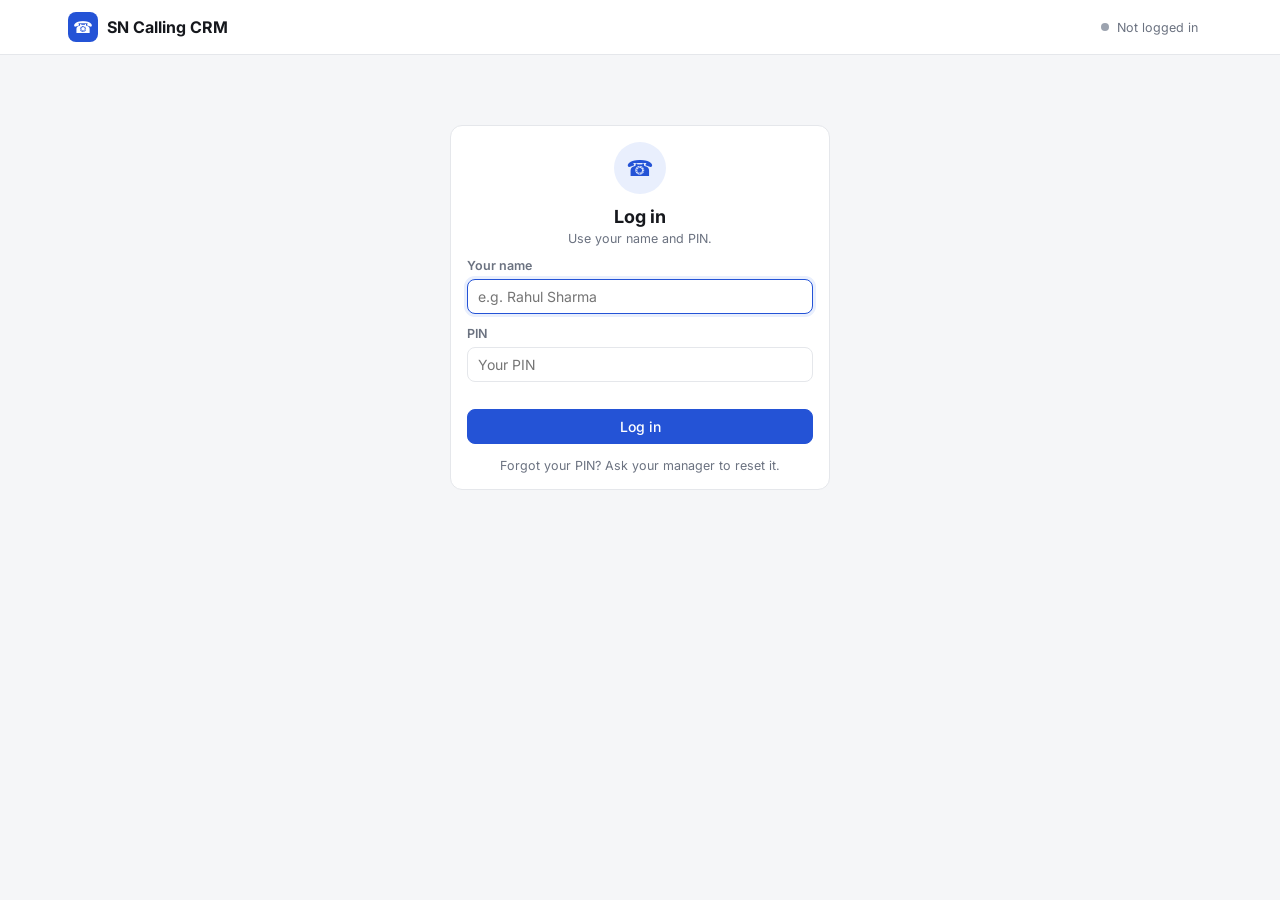
==== index.html @ ca8e51f0 "Rename Employee role to Telecaller Executive Old 'Employee' values in the sheet are treated as Telec" ====
<!DOCTYPE html>
<html lang="en">
<head>
<meta charset="UTF-8">
<meta name="viewport" content="width=device-width, initial-scale=1">
<title>SN Calling CRM</title>
<link href="https://fonts.googleapis.com/css2?family=Inter:wght@400;500;600;700&display=swap" rel="stylesheet">
<style>
:root{--bg:#f5f6f8;--card:#fff;--ink:#16181d;--mute:#6b7280;--line:#e5e7eb;--brand:#2453d6;--brand-soft:#e9effd;
--green:#15803d;--green-soft:#e7f6ec;--red:#b91c1c;--red-soft:#fdecec;--amber:#b45309;--amber-soft:#fdf3e2;--gray-soft:#f1f2f4;--violet:#6d28d9;--violet-soft:#f1ebfd}
*{box-sizing:border-box}
body{margin:0;font-family:Inter,system-ui,sans-serif;background:var(--bg);color:var(--ink);font-size:14px}
button,input,select,textarea{font:inherit;color:inherit}
header{background:var(--card);border-bottom:1px solid var(--line);position:sticky;top:0;z-index:5}
.hwrap{max-width:1180px;margin:0 auto;padding:12px 18px;display:flex;align-items:center;gap:14px;flex-wrap:wrap}
.logo{display:flex;align-items:center;gap:9px;font-weight:700;font-size:16px}
.logo i{width:30px;height:30px;border-radius:8px;background:var(--brand);display:grid;place-items:center;color:#fff;font-style:normal}
.spacer{flex:1}
.role{display:flex;align-items:center;gap:8px;color:var(--mute);font-size:13px}
select,input,textarea{border:1px solid var(--line);border-radius:8px;padding:8px 10px;background:#fff;outline:none}
select:focus,input:focus,textarea:focus{border-color:var(--brand);box-shadow:0 0 0 3px var(--brand-soft)}
main{max-width:1180px;margin:0 auto;padding:18px}
.tabs{display:flex;gap:4px;margin-bottom:16px;border-bottom:1px solid var(--line);overflow-x:auto}
.tab{padding:10px 14px;border:0;background:none;cursor:pointer;color:var(--mute);font-weight:500;border-bottom:2px solid transparent;white-space:nowrap}
.tab.on{color:var(--brand);border-color:var(--brand)}
.btn{border:1px solid var(--line);background:#fff;border-radius:8px;padding:8px 13px;cursor:pointer;font-weight:500;display:inline-flex;align-items:center;gap:6px;white-space:nowrap}
.btn:hover{background:var(--gray-soft)}
.btn.pri{background:var(--brand);border-color:var(--brand);color:#fff}
.btn.pri:hover{filter:brightness(1.08)}
.btn.call{background:var(--green);border-color:var(--green);color:#fff;text-decoration:none}
.btn.sm{padding:5px 10px;font-size:13px}
.btn:disabled{opacity:.45;cursor:not-allowed}
.card{background:var(--card);border:1px solid var(--line);border-radius:12px}
.pad{padding:16px}
.stats{display:grid;grid-template-columns:repeat(auto-fit,minmax(150px,1fr));gap:12px;margin-bottom:16px}
.stat{padding:14px 16px}
.stat b{display:block;font-size:24px;margin-top:4px;font-variant-numeric:tabular-nums}
.stat span{color:var(--mute);font-size:12.5px}
h3{margin:0 0 12px;font-size:15px}
.row{display:flex;gap:10px;align-items:center;flex-wrap:wrap}
table{width:100%;border-collapse:collapse}
th{text-align:left;font-weight:600;color:var(--mute);font-size:12px;text-transform:uppercase;letter-spacing:.03em;padding:10px 12px;border-bottom:1px solid var(--line);background:#fafafb}
td{padding:10px 12px;border-bottom:1px solid var(--line);vertical-align:top}
tr:last-child td{border-bottom:0}
.tw{overflow-x:auto}
.pill{display:inline-block;padding:3px 9px;border-radius:999px;font-size:12px;font-weight:600;white-space:nowrap}
.s-new{background:var(--gray-soft);color:#4b5563}
.s-int{background:var(--green-soft);color:var(--green)}
.s-ni{background:var(--red-soft);color:var(--red)}
.s-cb{background:var(--amber-soft);color:var(--amber)}
.s-na{background:var(--violet-soft);color:var(--violet)}
.s-wn{background:#eceff3;color:#374151}
.s-conv{background:var(--brand-soft);color:var(--brand)}
.mute{color:var(--mute)}
.small{font-size:12.5px}
.grid2{display:grid;grid-template-columns:1fr 1fr;gap:16px}
@media(max-width:820px){.grid2{grid-template-columns:1fr}}
.bar{height:8px;background:var(--gray-soft);border-radius:99px;overflow:hidden}
.bar i{display:block;height:100%;background:var(--brand)}
.lead{padding:14px 16px;display:flex;gap:14px;align-items:center;border-bottom:1px solid var(--line)}
.lead:last-child{border-bottom:0}
.av{width:40px;height:40px;border-radius:50%;background:var(--brand-soft);color:var(--brand);display:grid;place-items:center;font-weight:700;flex:none}
.lead .info{flex:1;min-width:0}
.lead .nm{font-weight:600}
.lead .last{color:var(--mute);font-size:12.5px;margin-top:3px;white-space:nowrap;overflow:hidden;text-overflow:ellipsis}
.chips{display:flex;gap:6px;flex-wrap:wrap;margin-bottom:12px}
.chip{border:1px solid var(--line);background:#fff;border-radius:999px;padding:6px 12px;cursor:pointer;font-size:13px}
.userchip{display:flex;align-items:center;gap:8px;font-size:13px}.userchip .av{width:30px;height:30px;font-size:12px}
.chip.on{background:var(--ink);color:#fff;border-color:var(--ink)}
.empty{padding:36px;text-align:center;color:var(--mute)}
.modal-bg{position:fixed;inset:0;background:rgba(17,24,39,.45);display:none;align-items:flex-end;justify-content:center;z-index:20}
.modal-bg.show{display:flex}
@media(min-width:640px){.modal-bg{align-items:center}}
.modal{background:#fff;width:100%;max-width:520px;border-radius:16px 16px 0 0;max-height:92vh;overflow:auto}
@media(min-width:640px){.modal{border-radius:16px}}
.mh{padding:16px 18px;border-bottom:1px solid var(--line);display:flex;align-items:center;gap:12px}
.mb{padding:16px 18px}
.mf{padding:12px 18px;border-top:1px solid var(--line);display:flex;justify-content:flex-end;gap:8px}
.x{margin-left:auto;border:0;background:none;font-size:22px;cursor:pointer;color:var(--mute)}
label.f{display:block;font-size:12.5px;font-weight:600;color:var(--mute);margin:12px 0 6px}
.outs{display:grid;grid-template-columns:1fr 1fr;gap:8px}
.out{border:1.5px solid var(--line);border-radius:10px;padding:10px;cursor:pointer;font-weight:500;text-align:left;background:#fff}
.out.on{border-color:var(--brand);background:var(--brand-soft)}
textarea{width:100%;min-height:80px;resize:vertical}
.hist{margin-top:16px;border-top:1px dashed var(--line);padding-top:12px}
.hi{padding:8px 0;font-size:13px;border-bottom:1px solid var(--gray-soft)}
.hi:last-child{border-bottom:0}
.toast{position:fixed;bottom:20px;left:50%;transform:translateX(-50%) translateY(80px);background:var(--ink);color:#fff;padding:10px 16px;border-radius:10px;transition:.25s;z-index:30;font-weight:500}
.toast.show{transform:translateX(-50%) translateY(0)}
.due{background:var(--amber-soft);border-color:#f3dcb5}
.num{font-variant-numeric:tabular-nums}
input[type=checkbox]{width:16px;height:16px;accent-color:var(--brand)}
.sync{display:flex;align-items:center;gap:8px;font-size:12.5px;color:var(--mute)}
.dot{width:8px;height:8px;border-radius:50%;background:#9ca3af;display:inline-block}
.dot.live{background:#16a34a;box-shadow:0 0 0 3px #dcfce7}.dot.demo{background:#d97706;box-shadow:0 0 0 3px #fef3c7}.dot.busy{background:var(--brand);animation:p 1s infinite}
@keyframes p{50%{opacity:.3}}
.banner{max-width:1180px;margin:12px auto 0;padding:0 18px}
.banner>div{background:var(--amber-soft);border:1px solid #f3dcb5;color:#7c4a03;border-radius:10px;padding:10px 14px;display:flex;gap:10px;align-items:center;flex-wrap:wrap}
a.btn{text-decoration:none;color:inherit}a.btn.call{color:#fff}
@media(max-width:560px){.lead{flex-wrap:wrap}.lead .acts{width:100%}.lead .acts>*{flex:1;justify-content:center}}
a.lnk{color:var(--brand);text-decoration:none;font-weight:500}
</style>
</head>
<body>
<header><div class="hwrap">
  <div class="logo"><i>☎</i>SN Calling CRM</div>
  <div class="spacer"></div>
  <div class="sync"><span class="dot" id="dot"></span><span id="syncTxt">Connecting…</span></div>
  <button class="btn sm" id="cfgBtn" style="display:none">⚙ Settings</button>
  <button class="btn sm" id="refresh" title="Reload from Google Sheet">⟳ Refresh</button>
  <a class="btn sm" id="openSheet" style="display:none" href="#" target="_blank" rel="noopener">Open sheet ↗</a>
  <div class="role" id="whoBox">Viewing as <select id="who"></select></div>
  <div id="userBox" class="row" style="gap:6px"></div>
</div></header>
<div class="banner" id="banner"></div>
<main id="app"></main>

<div class="modal-bg" id="mbg"><div class="modal" id="modal"></div></div>
<div class="toast" id="toast"></div>

<script>
/* ================= CONFIG ================= */
const SHEET_ID="1Aw73vwzpFFdyT08j8BZ4klGE7uamFJwpew7kBCSHLrU";
const SHEET_URL_DEFAULT="https://docs.google.com/spreadsheets/d/"+SHEET_ID+"/edit";
const SRV="Google Sheets";
// Apps Script Web app URL for this team's sheet. Logins are checked by the Apps Script; no secrets live in this file.
const BUILTIN_API="https://script.google.com/macros/s/AKfycbz9UyLJzPbROL9kSAAmw0R5uG1qQorrEOr24IMOioQVXcIuIBjir9L90cCasmMoGxGn/exec";
const ROLES=["Admin","Manager","Team Lead","Telecaller Executive"];
const OUTCOMES={
  int:{label:"Interested",cls:"s-int"},
  cb:{label:"Call back later",cls:"s-cb"},
  ni:{label:"Not interested",cls:"s-ni"},
  na:{label:"No answer / Busy",cls:"s-na"},
  wn:{label:"Wrong / Switched off",cls:"s-wn"},
  conv:{label:"Converted",cls:"s-conv"},
};
const STATUS={new:{label:"New",cls:"s-new"},...OUTCOMES};
const CODE_BY_LABEL=Object.fromEntries(Object.entries(STATUS).map(([k,v])=>[v.label.toLowerCase(),k]));
const statusCode=l=>CODE_BY_LABEL[String(l||"").trim().toLowerCase()]||"new";

/* ================= HELPERS ================= */
const $=s=>document.querySelector(s);
const esc=s=>String(s??"").replace(/[&<>"']/g,c=>({"&":"&amp;","<":"&lt;",">":"&gt;",'"':"&quot;","'":"&#39;"}[c]));
const pad=n=>String(n).padStart(2,"0");
const toSheetTime=t=>{if(!t)return"";const d=new Date(t);return `${d.getFullYear()}-${pad(d.getMonth()+1)}-${pad(d.getDate())} ${pad(d.getHours())}:${pad(d.getMinutes())}`};
function parseT(v){if(v===""||v==null)return null;const m=String(v).match(/^(\d{4})-(\d{1,2})-(\d{1,2})[ T](\d{1,2}):(\d{2})/);
  if(m)return new Date(+m[1],m[2]-1,+m[3],+m[4],+m[5]).getTime();const t=Date.parse(v);return isNaN(t)?null:t}
const fmt=t=>{if(!t)return"—";const d=new Date(t);return d.toLocaleDateString("en-IN",{day:"2-digit",month:"short"})+", "+d.toLocaleTimeString("en-IN",{hour:"2-digit",minute:"2-digit"})};
const today=t=>t&&new Date(t).toDateString()===new Date().toDateString();
const initials=n=>String(n||"?").split(" ").map(w=>w[0]).slice(0,2).join("").toUpperCase();
function telHref(p){let d=String(p).replace(/[^\d+]/g,"");if(/^\d{10}$/.test(d))d="+91"+d;return "tel:"+d}
function normPhone(p){const raw=String(p).trim();let d=raw.replace(/\D/g,"");
  if(d.length===12&&d.startsWith("91"))d=d.slice(2);if(d.length===11&&d.startsWith("0"))d=d.slice(1);
  if(d.length===10)return d.slice(0,5)+" "+d.slice(5);return raw.startsWith("+")?"'"+raw:raw}
const pill=s=>`<span class="pill ${STATUS[s].cls}">${STATUS[s].label}</span>`;
const toast=m=>{const t=$("#toast");t.textContent=m;t.classList.add("show");clearTimeout(t._t);t._t=setTimeout(()=>t.classList.remove("show"),2800)};
const rank=r=>{const i=ROLES.indexOf(r);return i<0?99:i};

/* ================= STATE ================= */
let S={employees:[],allEmps:[],leads:[]};
let MODE="loading", BUSY=false, lastSync=null, demoReason="";
let ME=null, SHEET_URL="";              // ME is set only for personal logins (website). null = full access (claude.ai / demo)
let view={who:"admin",tab:"dash",filter:"all",q:"",sel:new Set(),assignFilter:"all",logEmp:"all",logOut:"all"};
const emp=id=>S.allEmps.find(e=>e.id===id);
const empName=id=>id==="ADMIN_LOG"?"Admin":(emp(id)?.name||id||"—");
const isLead=()=>!ME||rank(ME.role)<=rank("Team Lead");
const isMgr=()=>!ME||rank(ME.role)<=rank("Manager");
const canManageRole=r=>!ME||ME.role==="Admin"||rank(r)>rank(ME.role);

/* ================= BUILD FROM SHEET ROWS ================= */
function build(eRows,lRows,cRows){
  const allEmps=eRows.map((r,i)=>({id:String(r[0]||"").trim(),name:String(r[1]||"").trim(),phone:String(r[2]??""),
    active:String(r[3]||"Yes").trim().toLowerCase()!=="no",role:ROLES.find(x=>x.toLowerCase()===String(r[4]||"").trim().toLowerCase())||"Telecaller Executive",
    pinSet:!!(String(r[5]||"").trim()||String(r[6]||"").trim()),row:i+2})).filter(e=>e.id&&e.name);
  const findEmp=v=>{v=String(v||"").trim();if(!v)return null;const lv=v.toLowerCase();const e=allEmps.find(e=>e.id.toLowerCase()===lv||e.name.toLowerCase()===lv);return e?e.id:v};
  const leads=lRows.map((r,i)=>({id:String(r[0]||"").trim(),name:String(r[1]||""),phone:String(r[2]??""),city:String(r[3]||""),assignedTo:findEmp(r[4]),
    status:statusCode(r[5]),followUp:parseT(r[6]),lastRemark:String(r[7]||""),lastAt:parseT(r[8]),row:i+2,logs:[]})).filter(l=>l.id||l.name);
  const byId=Object.fromEntries(leads.map(l=>[l.id,l]));
  cRows.forEach(r=>{const l=byId[String(r[2]||"").trim()];if(!l)return;
    l.logs.push({id:r[0],at:parseT(r[1]),by:findEmp(r[5])||"ADMIN_LOG",outcome:statusCode(r[7])==="new"?"na":statusCode(r[7]),remark:String(r[8]||""),followUp:parseT(r[9])})});
  leads.forEach(l=>l.logs.sort((a,b)=>(b.at||0)-(a.at||0)));
  return {allEmps,employees:allEmps.filter(e=>e.active),leads};
}

/* ================= BACKEND 1: claude.ai Google Sheets connector ================= */
let mcp=null;
async function call(tool,input){
  const r=await mcp.callTool(SRV,tool,{spreadsheetId:SHEET_ID,...input},{cache:false});
  let p=r.payload;if(typeof p==="string"){try{p=JSON.parse(p)}catch(e){}}
  if(p&&p.content&&p.values===undefined&&typeof p.content==="object"&&!Array.isArray(p.content))p=p.content;
  return p||{};
}
const rows=p=>Array.isArray(p.values)?p.values:[];
const Live={
  async load(){
    const [e,l,c]=await Promise.all([call("get_values",{range:"Employees!A2:G"}),call("get_values",{range:"Leads!A2:J"}),call("get_values",{range:"CallLogs!A2:J"})]);
    S=build(rows(e),rows(l),rows(c));lastSync=Date.now();SHEET_URL=SHEET_URL_DEFAULT;
  },
  async logCall(leadId,out,remark,fu,by){
    await this.load();const l=S.leads.find(x=>x.id===leadId);if(!l)throw new Error("Lead not found in sheet – it may have been deleted");
    const now=toSheetTime(Date.now()),label=OUTCOMES[out].label,fuS=toSheetTime(fu);
    await call("append_values",{range:"CallLogs!A1",values:[["C"+Date.now().toString(36).toUpperCase(),now,l.id,l.name,l.phone,by,empName(by),label,remark,fuS]]});
    await call("update_values",{range:`Leads!F${l.row}:I${l.row}`,values:[[label,fuS,remark,now]]});
  },
  async assign(ids,to){
    const p=await call("get_values",{range:"Leads!A2:E"});const R=rows(p);if(!R.length)return;
    const set=new Set(ids);await call("update_values",{range:`Leads!E2:E${R.length+1}`,values:R.map(r=>[set.has(String(r[0]||"").trim())?(to||""):(r[4]??"")])});
  },
  async addLeads(list){
    await this.load();let max=S.leads.reduce((m,l)=>Math.max(m,parseInt(String(l.id).replace(/\D/g,""))||0),1000);const now=toSheetTime(Date.now());
    await call("append_values",{range:"Leads!A1",values:list.map(x=>["L"+(++max),x.name,normPhone(x.phone),x.city||"",x.assignedTo||"","New","","","",now])});
  },
  async addEmp(o){
    await this.load();const max=S.allEmps.reduce((m,e)=>Math.max(m,parseInt(e.id.replace(/\D/g,""))||0),0);
    await call("append_values",{range:"Employees!A1",values:[["E"+(max+1),o.name,o.phone?normPhone(o.phone):"","Yes",o.role,o.pin,"","",toSheetTime(Date.now())]]});
  },
  async updateEmp(o){await this.load();const e=emp(o.id);if(!e)throw new Error("Team member not found");
    await call("update_values",{range:`Employees!B${e.row}:E${e.row}`,values:[[o.name,o.phone?normPhone(o.phone):"","Yes",o.role]]})},
  async resetPin(id,pin){await this.load();const e=emp(id);if(!e)throw new Error("Team member not found");
    await call("update_values",{range:`Employees!F${e.row}:G${e.row}`,values:[[pin,""]]})},   // first-time PIN; hashed on next login
  async removeEmp(id){
    await this.load();const e=S.allEmps.find(x=>x.id===id);if(!e)return;
    await call("update_values",{range:`Employees!D${e.row}`,values:[["No"]]});
    await this.assign(S.leads.filter(l=>l.assignedTo===id).map(l=>l.id),"");
  }
};

/* ================= BACKEND 2: Apps Script (website) with personal logins ================= */
const AUTH_KEY="sn-crm-auth", CFG_KEY="sn-crm-sheet";
function store(k,v){try{v==null?localStorage.removeItem(k):localStorage.setItem(k,JSON.stringify(v))}catch(e){}}
function stored(k){try{return JSON.parse(localStorage.getItem(k))}catch(e){return null}}
const apiUrl=()=>BUILTIN_API||(stored(CFG_KEY)||{}).url||"";
const authErr=m=>Object.assign(new Error(m),{auth:true});
const Script={
  async req(action,data){
    const url=apiUrl(),a=stored(AUTH_KEY)||{};let r;
    if(action==="load"){if(!a.token)throw authErr("Please log in");r=await fetch(url+(url.includes("?")?"&":"?")+"token="+encodeURIComponent(a.token))}
    else r=await fetch(url,{method:"POST",headers:{"Content-Type":"text/plain;charset=utf-8"},body:JSON.stringify({token:a.token,action,...data})});
    let j;try{j=await r.json()}catch(e){throw new Error("The CRM server didn't answer properly. Check the Apps Script deployment (access: Anyone).")}
    if(!j.ok){if(j.auth){store(AUTH_KEY,null);throw authErr(j.error)}throw new Error(j.error||"Request failed")}
    return j},
  async login(login,pin){const j=await this.req("login",{login,pin});store(AUTH_KEY,{token:j.token,me:j.me});ME=j.me},
  async logout(){try{await this.req("logout",{})}catch(e){}store(AUTH_KEY,null);ME=null},
  async load(){const j=await this.req("load");S=build(j.employees||[],j.leads||[],j.logs||[]);ME=j.me;SHEET_URL=j.sheetUrl||"";
    const a=stored(AUTH_KEY);if(a){a.me=j.me;store(AUTH_KEY,a)}lastSync=Date.now()},
  async logCall(leadId,out,remark,fu){await this.req("logCall",{leadId,outcome:OUTCOMES[out].label,remark,followUp:toSheetTime(fu)})},
  async assign(ids,to){await this.req("assign",{ids,to:to||""})},
  async addLeads(list){await this.req("addLeads",{leads:list.map(x=>({...x,phone:normPhone(x.phone)}))})},
  async addEmp(o){await this.req("addEmp",{...o,phone:o.phone?normPhone(o.phone):""})},
  async updateEmp(o){await this.req("updateEmp",{...o,phone:o.phone?normPhone(o.phone):""})},
  async resetPin(id,pin){await this.req("resetPin",{id,pin})},
  async changePin(oldPin,newPin){await this.req("changePin",{oldPin,newPin})},
  async removeEmp(id){await this.req("removeEmp",{id})}
};
let LIVE=Live;

/* ================= BACKEND 3: demo data ================= */
function demoSeed(){
  const H=3600e3,now=Date.now(),T=t=>toSheetTime(t);
  const E=[["E1","Rahul Sharma","98100 11223","Yes","Telecaller Executive"],["E2","Priya Nair","98200 33445","Yes","Telecaller Executive"],["E3","Amit Verma","98300 55667","Yes","Team Lead"]];
  const names=["Ankit Gupta","Sneha Patel","Vikram Singh","Neha Joshi","Rohit Mehta","Pooja Reddy","Arjun Kapoor","Kavya Iyer","Sandeep Yadav","Ritu Malhotra","Manish Jain","Divya Menon","Karan Bhatia","Swati Kulkarni","Rajesh Kumar"];
  const cities=["Delhi","Mumbai","Pune","Bengaluru","Jaipur","Hyderabad","Chennai","Ahmedabad","Lucknow","Kolkata"];
  const L=names.map((n,i)=>["L"+(1001+i),n,"98"+(123+i)+" "+(10000+i*3217),cities[i%10],i<12?"E"+(i%3+1):"","New","","","",""]);
  const C=[];[[0,"Interested","Wants pricing, send brochure on WhatsApp",3],[1,"Call back later","Busy, call after 5 PM",2,2],[2,"Not interested","Already purchased",26],[4,"Converted","Site visit booked Saturday 11 AM",5],[5,"Call back later","Call tomorrow morning",22,-1]]
   .forEach(([i,o,r,ago,fu],k)=>{const l=L[i],at=T(now-ago*H),f=fu!=null?T(now+fu*H):"";C.push(["C"+k,at,l[0],l[1],l[2],l[4],"",o,r,f]);l[5]=o;l[6]=f;l[7]=r;l[8]=at});
  return {E,L,C};
}
let D=demoSeed();
const Demo={
  async load(){S=build(D.E,D.L,D.C)},
  async logCall(leadId,out,remark,fu,by){const r=D.L.find(x=>x[0]===leadId);const now=toSheetTime(Date.now()),lb=OUTCOMES[out].label,f=toSheetTime(fu);
    D.C.push(["C"+Date.now(),now,leadId,r[1],r[2],by,"",lb,remark,f]);r[5]=lb;r[6]=f;r[7]=remark;r[8]=now},
  async assign(ids,to){D.L.forEach(r=>{if(ids.includes(r[0]))r[4]=to||""})},
  async addLeads(list){let m=D.L.length+1001;list.forEach(x=>D.L.push(["L"+(m++),x.name,normPhone(x.phone).replace(/^'/,""),x.city||"",x.assignedTo||"","New","","","",""]))},
  async addEmp(o){D.E.push(["E"+(D.E.length+1),o.name,o.phone,"Yes",o.role])},
  async updateEmp(o){const e=D.E.find(x=>x[0]===o.id);if(e){e[1]=o.name;e[2]=o.phone;e[4]=o.role}},
  async resetPin(){},
  async removeEmp(id){const e=D.E.find(x=>x[0]===id);if(e)e[3]="No";D.L.forEach(r=>{if(r[4]===id)r[4]=""})}
};
const API=()=>MODE==="live"?LIVE:Demo;

/* ================= CONNECTION ================= */
function explain(err){
  const c=err&&err.code;
  if(c==="needs_reauth")return "Your Google Sheets connection has expired. Reconnect Google Sheets in claude.ai → Settings → Connectors, then press Refresh.";
  if(c==="server_not_connected"||c==="selection_required")return "Google Sheets isn't connected for your account. Add it in claude.ai → Settings → Connectors, then press Refresh.";
  if(c==="not_in_manifest"||c==="approval_required"||c==="consent_required")return "This page needs your permission to use Google Sheets. Press Refresh and choose Allow.";
  if(c==="blocked_by_policy")return "Your organization's policy blocks Google Sheets for this page.";
  if(c==="tool_error")return "Google Sheets refused the request – check that your Google account can edit the sheet.";
  if(c==="server_unavailable")return "Google Sheets didn't respond. Press Refresh to try again.";
  if(err&&/Failed to fetch|NetworkError|Load failed/i.test(err.message||""))return "Can't reach the CRM server – check your internet connection and press Refresh.";
  return (err&&err.message)||"Something went wrong talking to Google Sheets.";
}
const websiteMode=()=>!window.claude;
async function connect(){
  setSync();
  if(websiteMode()){
    if(!apiUrl()){MODE="demo";demoReason="This website isn't linked to a Google Sheet yet, so you're seeing sample data (changes are not saved).";await Demo.load();render();return}
    LIVE=Script;mcp=true;
    const a=stored(AUTH_KEY);if(!a||!a.token)return showLogin();
    ME=a.me||null;await reload(true);return;
  }
  try{mcp=await window.claude.use("mcp")}catch(e){mcp=null}
  if(!mcp){MODE="demo";demoReason="Google Sheets isn't available in this view, so you're seeing sample data. Open this page on claude.ai (signed in, with the Google Sheets connector added) to work on the live sheet.";await Demo.load();render();return}
  LIVE=Live;await reload(true);
}
async function reload(){
  if(!mcp){render();return}
  BUSY=true;setSync();
  try{
    try{await LIVE.load()}catch(e){if(e&&e.retryable){await new Promise(r=>setTimeout(r,(e.retryAfterMs||800)+Math.random()*600));await LIVE.load()}else throw e}
    MODE="live";demoReason="";
  }catch(e){
    BUSY=false;
    if(e&&e.auth)return showLogin(e.message);
    if(MODE!=="live"){MODE="demo";await Demo.load()}
    demoReason=explain(e)+(MODE==="demo"?" Showing sample data meanwhile – changes are NOT saved.":"");
  }
  BUSY=false;render();
}
async function write(fn,okMsg){
  if(BUSY){toast("Please wait – still saving…");return false}
  BUSY=true;setSync();
  try{await fn(API());if(MODE==="live"){await LIVE.load();toast(okMsg+" · saved ✓")}else{await Demo.load();toast(okMsg+" (demo – not saved)")}BUSY=false;render();return true}
  catch(e){BUSY=false;setSync();if(e&&e.auth){showLogin(e.message);return false}
    toast("Not saved: "+explain(e).slice(0,140));if(MODE==="live")reload();return false}
}
function setSync(){
  const dot=$("#dot"),t=$("#syncTxt");
  dot.className="dot "+(BUSY?"busy":MODE==="live"?"live":MODE==="demo"?"demo":"");
  t.textContent=BUSY?(MODE==="loading"?"Connecting…":"Syncing…"):MODE==="live"?"Live · "+new Date(lastSync).toLocaleTimeString("en-IN",{hour:"2-digit",minute:"2-digit"}):MODE==="demo"?"Demo data":MODE==="login"?"Not logged in":"Connecting…";
  $("#banner").innerHTML=demoReason?`<div>⚠ ${esc(demoReason)}</div>`:"";
  // header controls by role
  const live=MODE==="live";
  const os=$("#openSheet");const showSheet=live&&isLead()&&!!SHEET_URL;os.style.display=showSheet?"":"none";if(showSheet)os.href=SHEET_URL;
  $("#refresh").style.display=MODE==="login"?"none":"";
  $("#whoBox").style.display=(MODE==="login"||!isLead())?"none":"";
  $("#userBox").innerHTML=ME&&MODE!=="login"?`<div class="userchip"><div class="av">${initials(ME.name)}</div><div><b>${esc(ME.name)}</b><div class="small mute">${esc(ME.role)}</div></div></div>
    <button class="btn sm" id="chPin">🔑 PIN</button><button class="btn sm" id="logout">Log out</button>`:"";
  if($("#logout"))$("#logout").onclick=async()=>{await Script.logout();view={...view,who:"admin",tab:"dash",sel:new Set()};showLogin()};
  if($("#chPin"))$("#chPin").onclick=openChangePin;
}
$("#refresh").onclick=()=>{if(!BUSY&&MODE!=="login")reload()};
setInterval(()=>{if(MODE==="live"&&!BUSY&&document.visibilityState==="visible"&&!$("#mbg").classList.contains("show"))reload()},60000);

/* ================= LOGIN ================= */
function showLogin(err){
  MODE="login";ME=null;demoReason="";S={employees:[],allEmps:[],leads:[]};setSync();
  $("#app").innerHTML=`<div class="card pad" style="max-width:380px;margin:40px auto">
   <div style="text-align:center"><div class="av" style="margin:0 auto 12px;width:52px;height:52px;font-size:22px">☎</div>
   <h3 style="font-size:18px;margin-bottom:4px">Log in</h3><p class="small mute" style="margin:0 0 8px">Use your name and PIN.</p></div>
   <form id="lg"><label class="f">Your name</label><input id="lgId" autocomplete="username" autocapitalize="words" placeholder="e.g. Rahul Sharma" style="width:100%">
   <label class="f">PIN</label><input id="lgPin" type="password" inputmode="numeric" autocomplete="current-password" placeholder="Your PIN" style="width:100%">
   <div id="lgErr" class="small" style="color:var(--red);margin-top:8px;min-height:1em">${err&&!/please log in/i.test(err)?esc(err):""}</div>
   <button class="btn pri" id="lgBtn" style="width:100%;justify-content:center;margin-top:6px">Log in</button></form>
   <p class="small mute" style="text-align:center;margin:14px 0 0">Forgot your PIN? Ask your manager to reset it.</p></div>`;
  const id=$("#lgId");id.focus();
  $("#lg").onsubmit=async e=>{e.preventDefault();const l=id.value.trim(),p=$("#lgPin").value.trim();if(!l||!p)return;
    const b=$("#lgBtn");b.disabled=true;b.textContent="Logging in…";
    try{await Script.login(l,p);MODE="loading";view.who=ME.id;view.tab=isLead()?"dash":"my";if(isLead())view.who="admin";render();await reload();if(MODE==="live")toast("Welcome, "+ME.name.split(" ")[0])}
    catch(x){b.disabled=false;b.textContent="Log in";$("#lgErr").textContent=x.auth||/wrong|too many|enter|name/i.test(x.message)?x.message:explain(x)}};
}

/* ================= RENDER ================= */
function renderWho(){
  $("#who").innerHTML=`<option value="admin">${ME?"Team overview":"Admin / Manager"}</option>`+S.employees.map(e=>`<option value="${esc(e.id)}">${esc(e.name)}${ME&&e.id===ME.id?" (me)":""} – ${esc(e.role)}</option>`).join("");
  if(view.who!=="admin"&&!emp(view.who))view.who="admin";
  $("#who").value=view.who;
}
$("#who").onchange=e=>{view.who=e.target.value;view.tab=view.who==="admin"?"dash":"my";view.filter="all";view.q="";render()};
function render(){
  setSync();
  if(MODE==="login")return;
  if(MODE==="loading"){$("#app").innerHTML=`<div class="card empty">Connecting to your Google Sheet…</div>`;return}
  if(ME&&!isLead())view.who=ME.id;          // employees only ever see their own list
  renderWho();view.who==="admin"?renderAdmin():renderEmp();
}

/* ---------- ADMIN / MANAGER / TEAM LEAD ---------- */
function renderAdmin(){
  const tabs=[["dash","Dashboard"],["assign","Leads & Assign"],["import","Add / Import Leads"],...(isMgr()?[["team","Employees"]]:[]),["logs","Call Logs"]];
  if(!tabs.some(t=>t[0]===view.tab))view.tab="dash";
  let h=`<div class="tabs">${tabs.map(([k,l])=>`<button class="tab ${view.tab===k?"on":""}" data-tab="${k}">${l}</button>`).join("")}</div>`;
  h+=({dash:aDash,assign:aAssign,import:aImport,team:aTeam,logs:aLogs})[view.tab]();
  $("#app").innerHTML=h;
  document.querySelectorAll("[data-tab]").forEach(b=>b.onclick=()=>{view.tab=b.dataset.tab;render()});
  bindAdmin();
}
function allLogs(){return S.leads.flatMap(l=>l.logs.map(g=>({...g,lead:l}))).sort((a,b)=>(b.at||0)-(a.at||0))}
const callers=()=>S.employees.filter(e=>e.role==="Telecaller Executive"||e.role==="Team Lead"||S.leads.some(l=>l.assignedTo===e.id));
function aDash(){
  const L=S.leads,logs=allLogs(),tl=logs.filter(g=>today(g.at));const c=k=>L.filter(l=>l.status===k).length;
  let h=`<div class="stats">
  <div class="card stat"><span>Total leads</span><b>${L.length}</b></div>
  <div class="card stat"><span>Unassigned</span><b>${L.filter(l=>!l.assignedTo).length}</b></div>
  <div class="card stat"><span>Calls today</span><b>${tl.length}</b></div>
  <div class="card stat"><span>Interested</span><b style="color:var(--green)">${c("int")}</b></div>
  <div class="card stat"><span>Converted</span><b style="color:var(--brand)">${c("conv")}</b></div>
  <div class="card stat"><span>Callbacks pending</span><b style="color:var(--amber)">${c("cb")}</b></div></div>`;
  h+=`<div class="grid2"><div class="card"><div class="pad"><h3>Team performance</h3></div><div class="tw"><table><tr><th>Name</th><th>Assigned</th><th>Called</th><th>Today</th><th>Interested</th><th style="width:26%">Progress</th></tr>`;
  callers().forEach(e=>{const mine=L.filter(l=>l.assignedTo===e.id),called=mine.filter(l=>l.status!=="new").length,pct=mine.length?Math.round(called/mine.length*100):0;
    h+=`<tr><td><b>${esc(e.name)}</b><div class="small mute">${esc(e.role)}</div></td><td class="num">${mine.length}</td><td class="num">${called}</td><td class="num">${tl.filter(g=>g.by===e.id).length}</td><td class="num">${mine.filter(l=>l.status==="int"||l.status==="conv").length}</td><td><div class="bar"><i style="width:${pct}%"></i></div><span class="small mute">${pct}%</span></td></tr>`});
  h+=`</table></div></div><div class="card"><div class="pad"><h3>Recent activity</h3>`;
  h+=logs.slice(0,7).map(g=>`<div class="hi"><b>${esc(empName(g.by))}</b> called <b>${esc(g.lead.name)}</b> ${pill(g.outcome)}<div class="mute small" style="margin-top:3px">${esc(g.remark)||"<i>No remark</i>"} · ${fmt(g.at)}</div></div>`).join("")||`<div class="empty">No calls yet</div>`;
  return h+`</div></div></div>`;
}
const empOpts=()=>S.employees.map(e=>`<option value="${esc(e.id)}">${esc(e.name)} (${esc(e.role)})</option>`).join("");
function aAssign(){
  const f=view.assignFilter,q=view.q.toLowerCase();
  const list=S.leads.filter(l=>(f==="all"||(f==="none"?!l.assignedTo:l.assignedTo===f))&&(!q||(l.name+l.phone+l.city).toLowerCase().includes(q)));
  let h=`<div class="card pad" style="margin-bottom:12px"><div class="row">
   <input id="q" placeholder="Search name, number, city" value="${esc(view.q)}" style="flex:1;min-width:180px">
   <select id="af"><option value="all">All leads</option><option value="none">Unassigned</option>${empOpts()}</select>
   <span class="mute small">${view.sel.size} selected</span>
   <select id="toEmp"><option value="">Assign selected to…</option>${empOpts()}<option value="__un">— Unassign —</option></select>
   <button class="btn pri" id="doAssign" ${view.sel.size?"":"disabled"}>Assign</button>
   <button class="btn" id="auto">⚖ Auto-distribute unassigned</button></div></div>
  <div class="card tw"><table><tr><th style="width:36px"><input type="checkbox" id="all" ${list.length&&list.every(r=>view.sel.has(r.id))?"checked":""}></th><th>Name</th><th>Number</th><th>City</th><th>Assigned to</th><th>Status</th><th>Last remark</th><th></th></tr>`;
  h+=list.map(l=>`<tr><td><input type="checkbox" data-sel="${esc(l.id)}" ${view.sel.has(l.id)?"checked":""}></td><td><b>${esc(l.name)}</b><div class="small mute">${esc(l.id)}</div></td><td class="num">${esc(l.phone)}</td><td>${esc(l.city)}</td>
  <td>${l.assignedTo?esc(empName(l.assignedTo)):'<span class="mute">Unassigned</span>'}</td><td>${pill(l.status)}</td><td class="small mute" style="max-width:220px">${esc(lastOf(l)?.remark||"—")}</td><td><button class="btn sm" data-open="${esc(l.id)}">View</button></td></tr>`).join("")||`<tr><td colspan="8"><div class="empty">No leads match</div></td></tr>`;
  return h+`</table></div>`;
}
function aImport(){
  return `<div class="grid2"><div class="card pad"><h3>Add a single lead</h3>
   <label class="f">Name</label><input id="nName" style="width:100%" placeholder="Customer name">
   <label class="f">Mobile number</label><input id="nPhone" inputmode="tel" style="width:100%" placeholder="98XXX XXXXX">
   <label class="f">City / note</label><input id="nCity" style="width:100%" placeholder="Optional">
   <label class="f">Assign to</label><select id="nEmp" style="width:100%"><option value="">Unassigned</option>${empOpts()}</select>
   <div style="margin-top:14px"><button class="btn pri" id="addOne">Add lead</button></div></div>
   <div class="card pad"><h3>Bulk import (paste from Excel)</h3>
   <p class="mute small" style="margin-top:-4px">One lead per line: <b>Name, Number, City</b>. Copy columns straight from Excel / Google Sheets – tabs work too.</p>
   <textarea id="bulk" style="min-height:170px" placeholder="Ramesh Kumar, 9876543210, Delhi&#10;Sunita Shah, 9123456780, Surat"></textarea>
   <label class="f">Assign imported leads to</label><select id="bEmp" style="width:100%"><option value="">Leave unassigned</option><option value="__auto">Auto-distribute equally</option>${empOpts()}</select>
   <div style="margin-top:14px"><button class="btn pri" id="doBulk">Import leads</button></div></div></div>`;
}
const roleOpts=sel=>ROLES.filter(r=>canManageRole(r)).map(r=>`<option ${r===sel?"selected":""}>${r}</option>`).join("");
function aTeam(){
  let h=`<div class="card pad" style="margin-bottom:12px"><h3>Add a team member</h3><div class="row">
   <input id="eName" placeholder="Name (used to log in)" style="flex:2;min-width:150px">
   <input id="ePhone" inputmode="tel" placeholder="Mobile (optional)" style="flex:2;min-width:150px">
   <select id="eRole">${roleOpts("Telecaller Executive")}</select>
   <input id="ePin" inputmode="numeric" placeholder="First PIN (4–8 digits)" style="flex:1;min-width:140px">
   <button class="btn pri" id="addEmp">Add</button></div>
   <p class="small mute" style="margin:8px 0 0">They log in with this <b>name</b> and PIN (names must be unique), and can change the PIN later. Only Admin, Manager and Team Lead can see the Google Sheet and the full team.</p></div>
  <div class="card tw"><table><tr><th>ID</th><th>Name</th><th>Mobile</th><th>Role</th><th>Leads</th><th>Login</th><th></th></tr>`;
  h+=S.employees.map(e=>{const m=S.leads.filter(l=>l.assignedTo===e.id),can=canManageRole(e.role)||(ME&&e.id===ME.id),self=ME&&e.id===ME.id;
    return `<tr><td class="mute">${esc(e.id)}</td><td><b>${esc(e.name)}</b>${self?' <span class="small mute">(you)</span>':""}</td><td class="num">${esc(e.phone)||'<span class="mute">—</span>'}</td><td>${esc(e.role)}</td><td class="num">${m.length}</td>
    <td class="small">${e.pinSet?"✓ PIN set":'<span style="color:var(--amber)">No PIN</span>'}</td>
    <td style="text-align:right;white-space:nowrap">${can?`<button class="btn sm" data-edit="${esc(e.id)}">Edit</button> <button class="btn sm" data-pin="${esc(e.id)}">Reset PIN</button>${self?"":` <button class="btn sm" data-del="${esc(e.id)}">Remove</button>`}`:'<span class="small mute">Admin only</span>'}
    <button class="btn sm" data-as="${esc(e.id)}">View list</button></td></tr>`}).join("");
  return h+`</table></div>`;
}
const filteredLogs=()=>allLogs().filter(g=>(view.logEmp==="all"||g.by===view.logEmp)&&(view.logOut==="all"||g.outcome===view.logOut));
function aLogs(){
  const logs=filteredLogs();
  let h=`<div class="card pad" style="margin-bottom:12px"><div class="row">
   <select id="lEmp"><option value="all">Everyone</option>${S.employees.map(e=>`<option value="${esc(e.id)}" ${view.logEmp===e.id?"selected":""}>${esc(e.name)}</option>`).join("")}</select>
   <select id="lOut"><option value="all">All outcomes</option>${Object.entries(OUTCOMES).map(([k,o])=>`<option value="${k}" ${view.logOut===k?"selected":""}>${o.label}</option>`).join("")}</select>
   <span class="spacer"></span><span class="mute small">${logs.length} calls</span><button class="btn" id="copyCsv">⧉ Copy as CSV</button></div></div>
  <div class="card tw"><table><tr><th>Date & time</th><th>Called by</th><th>Customer</th><th>Number</th><th>Outcome</th><th>Remark</th><th>Follow-up</th></tr>`;
  h+=logs.map(g=>`<tr><td class="num small">${fmt(g.at)}</td><td>${esc(empName(g.by))}</td><td><b>${esc(g.lead.name)}</b></td><td class="num">${esc(g.lead.phone)}</td><td>${pill(g.outcome)}</td><td class="small" style="max-width:260px">${esc(g.remark)||'<span class="mute">—</span>'}</td><td class="small num">${g.followUp?fmt(g.followUp):"—"}</td></tr>`).join("")||`<tr><td colspan="7"><div class="empty">No calls logged</div></td></tr>`;
  return h+`</table></div>`;
}
function distributePlan(ids){const E=callers().length?callers():S.employees;const plan={};if(!E.length)return plan;
  const load=Object.fromEntries(E.map(e=>[e.id,S.leads.filter(l=>l.assignedTo===e.id).length]));
  ids.forEach(id=>{const e=E.reduce((a,b)=>load[a.id]<=load[b.id]?a:b);(plan[e.id]=plan[e.id]||[]).push(id);load[e.id]++});return plan}
const validPin=p=>/^\d{4,8}$/.test(p);
const normName=s=>String(s||"").trim().toLowerCase().replace(/\s+/g," ");
function bindAdmin(){
  const on=(s,ev,fn)=>{const el=$(s);if(el)el[ev]=fn};
  on("#q","oninput",e=>{view.q=e.target.value;const p=e.target.selectionStart;render();const n=$("#q");n.focus();n.setSelectionRange(p,p)});
  if($("#af")){$("#af").value=view.assignFilter;$("#af").onchange=e=>{view.assignFilter=e.target.value;render()}}
  document.querySelectorAll("[data-sel]").forEach(c=>c.onchange=()=>{c.checked?view.sel.add(c.dataset.sel):view.sel.delete(c.dataset.sel);render()});
  on("#all","onchange",e=>{document.querySelectorAll("[data-sel]").forEach(c=>e.target.checked?view.sel.add(c.dataset.sel):view.sel.delete(c.dataset.sel));render()});
  on("#doAssign","onclick",async()=>{const to=$("#toEmp").value;if(!to)return toast("Choose a person first");const ids=[...view.sel];
    if(await write(api=>api.assign(ids,to==="__un"?"":to),`${ids.length} lead(s) ${to==="__un"?"unassigned":"assigned to "+empName(to)}`)){view.sel.clear();render()}});
  on("#auto","onclick",async()=>{const un=S.leads.filter(l=>!l.assignedTo).map(l=>l.id);if(!un.length)return toast("No unassigned leads");
    const plan=distributePlan(un);await write(async api=>{for(const [eid,ids] of Object.entries(plan))await api.assign(ids,eid)},`${un.length} leads distributed`)});
  document.querySelectorAll("[data-open]").forEach(b=>b.onclick=()=>openLead(b.dataset.open,false));
  on("#addOne","onclick",async()=>{const n=$("#nName").value.trim(),p=$("#nPhone").value.trim();if(!n||!p)return toast("Name and number are required");
    await write(api=>api.addLeads([{name:n,phone:p,city:$("#nCity").value.trim(),assignedTo:$("#nEmp").value}]),"Lead added")});
  on("#doBulk","onclick",async()=>{const lines=$("#bulk").value.split("\n").map(s=>s.trim()).filter(Boolean);const to=$("#bEmp").value;const list=[];
    lines.forEach(ln=>{const p=ln.split(/\t|,/).map(s=>s.trim());if(p.length<2||p[1].replace(/\D/g,"").length<6)return;list.push({name:p[0],phone:p[1],city:p[2]||""})});
    if(!list.length)return toast("No valid lines – use: Name, Number, City");
    if(to==="__auto"){const plan=distributePlan(list.map((_,i)=>i));Object.entries(plan).forEach(([eid,idx])=>idx.forEach(i=>list[i].assignedTo=eid))}else list.forEach(x=>x.assignedTo=to);
    if(await write(api=>api.addLeads(list),`${list.length} lead(s) imported`+(lines.length-list.length?`, ${lines.length-list.length} skipped`:""))){view.tab="assign";render()}});
  on("#addEmp","onclick",async()=>{const n=$("#eName").value.trim(),ph=$("#ePhone").value.trim(),pin=$("#ePin").value.trim(),role=$("#eRole").value;
    if(n.length<2)return toast("Enter a name – it's used to log in");if(ph&&ph.replace(/\D/g,"").length<10)return toast("Mobile must be 10 digits (or leave it empty)");if(!validPin(pin))return toast("First PIN must be 4–8 digits");
    if(S.employees.some(e=>normName(e.name)===normName(n)))return toast("Someone is already called "+n+" – add a surname or initial");
    await write(api=>api.addEmp({name:n,phone:ph,role,pin}),`${n} added as ${role}`)});
  document.querySelectorAll("[data-edit]").forEach(b=>b.onclick=()=>openEditEmp(b.dataset.edit));
  document.querySelectorAll("[data-pin]").forEach(b=>b.onclick=()=>openResetPin(b.dataset.pin));
  document.querySelectorAll("[data-del]").forEach(b=>{let armed=false;b.onclick=async()=>{if(!armed){armed=true;b.textContent="Confirm remove?";b.style.color="var(--red)";setTimeout(()=>{armed=false;b.textContent="Remove";b.style.color=""},3000);return}
    await write(api=>api.removeEmp(b.dataset.del),"Removed – their leads are now unassigned")}});
  document.querySelectorAll("[data-as]").forEach(b=>b.onclick=()=>{view.who=b.dataset.as;view.tab="my";render()});
  on("#lEmp","onchange",e=>{view.logEmp=e.target.value;render()});
  on("#lOut","onchange",e=>{view.logOut=e.target.value;render()});
  on("#copyCsv","onclick",async()=>{const q=v=>`"${String(v??"").replace(/"/g,'""')}"`;
    const csv=["Date,Called by,Customer,Number,City,Outcome,Remark,Follow-up",...filteredLogs().map(g=>[fmt(g.at),empName(g.by),g.lead.name,g.lead.phone,g.lead.city,OUTCOMES[g.outcome].label,g.remark,g.followUp?fmt(g.followUp):""].map(q).join(","))].join("\n");
    try{await navigator.clipboard.writeText(csv);toast("Copied – paste into Excel")}catch(e){toast("Copy blocked by browser")}});
}

/* ---------- small form modals ---------- */
function formModal(title,body,okLabel,onOk){
  $("#modal").innerHTML=`<div class="mh"><div style="font-weight:700">${title}</div><button class="x" id="mx">×</button></div><form id="mf"><div class="mb">${body}<div id="mErr" class="small" style="color:var(--red);margin-top:8px"></div></div>
   <div class="mf"><button type="button" class="btn" id="mc">Cancel</button><button class="btn pri" id="mok">${okLabel}</button></div></form>`;
  $("#mbg").classList.add("show");const close=()=>$("#mbg").classList.remove("show");
  $("#mx").onclick=close;$("#mc").onclick=close;
  $("#mf").onsubmit=async e=>{e.preventDefault();$("#mErr").textContent="";const b=$("#mok");b.disabled=true;
    const err=await onOk();if(err===true||err===undefined){close()}else{b.disabled=false;if(err)$("#mErr").textContent=err}};
  const f=$("#modal input");if(f)f.focus();
}
function openEditEmp(id){const e=emp(id);if(!e)return;const self=ME&&e.id===ME.id;
  formModal("Edit "+esc(e.name),`<label class="f">Name (used to log in)</label><input id="fN" style="width:100%" value="${esc(e.name)}">
   <label class="f">Mobile (optional)</label><input id="fP" inputmode="tel" style="width:100%" value="${esc(e.phone)}">
   <label class="f">Role</label><select id="fR" style="width:100%" ${self?"disabled":""}>${self?`<option>${esc(e.role)}</option>`:roleOpts(e.role)}</select>`,"Save",async()=>{
    const name=$("#fN").value.trim(),phone=$("#fP").value.trim(),role=self?e.role:$("#fR").value;
    if(name.length<2)return "Enter a name";if(phone&&phone.replace(/\D/g,"").length<10)return "Mobile must be 10 digits (or leave it empty)";
    if(S.employees.some(x=>x.id!==id&&normName(x.name)===normName(name)))return "Someone else already has this name";
    return await write(api=>api.updateEmp({id,name,phone,role}),"Saved")?true:"Not saved – see the message at the bottom"})}
function openResetPin(id){const e=emp(id);if(!e)return;
  formModal("Reset PIN – "+esc(e.name),`<p class="small mute" style="margin-top:0">Set a new PIN and tell ${esc(e.name.split(" ")[0])}. They'll be logged out of other devices.</p>
   <label class="f">New PIN (4–8 digits)</label><input id="fPin" inputmode="numeric" style="width:100%">`,"Set PIN",async()=>{
    const pin=$("#fPin").value.trim();if(!validPin(pin))return "PIN must be 4–8 digits";
    return await write(api=>api.resetPin(id,pin),"PIN updated for "+e.name)?true:"Not saved"})}
function openChangePin(){
  formModal("Change my PIN",`<label class="f">Current PIN</label><input id="fO" type="password" inputmode="numeric" style="width:100%">
   <label class="f">New PIN (4–8 digits)</label><input id="fN1" type="password" inputmode="numeric" style="width:100%">
   <label class="f">Repeat new PIN</label><input id="fN2" type="password" inputmode="numeric" style="width:100%">`,"Change PIN",async()=>{
    const o=$("#fO").value.trim(),n=$("#fN1").value.trim();if(!validPin(n))return "PIN must be 4–8 digits";if(n!==$("#fN2").value.trim())return "New PINs don't match";
    try{await Script.changePin(o,n);toast("PIN changed ✓");return true}catch(e){if(e.auth){showLogin(e.message);return true}return e.message}})}

/* ---------- EMPLOYEE VIEW ---------- */
const lastOf=l=>l.logs[0]||(l.lastRemark||l.lastAt?{remark:l.lastRemark,at:l.lastAt}:null);
function renderEmp(){
  const me=emp(view.who);if(!me){view.who="admin";return render()}
  const mine=S.leads.filter(l=>l.assignedTo===me.id);
  const todayCalls=mine.flatMap(l=>l.logs).filter(g=>g.by===me.id&&today(g.at)).length;
  const due=mine.filter(l=>l.status==="cb"&&l.followUp&&l.followUp<=Date.now()+30*60e3);
  const f=view.filter,q=view.q.toLowerCase();
  const list=mine.filter(l=>(f==="all"||l.status===f)&&(!q||(l.name+l.phone+l.city).toLowerCase().includes(q))).sort((a,b)=>(a.status==="new"?0:1)-(b.status==="new"?0:1));
  const own=ME&&me.id===ME.id;
  let h=`<div style="margin-bottom:14px"><div class="mute small">${own||!ME?"Good day,":"Viewing the list of"}</div><div style="font-size:20px;font-weight:700">${esc(me.name)}</div></div>
  <div class="stats"><div class="card stat"><span>${own?"My leads":"Leads"}</span><b>${mine.length}</b></div>
  <div class="card stat"><span>Not yet called</span><b>${mine.filter(l=>l.status==="new").length}</b></div>
  <div class="card stat"><span>Calls today</span><b>${todayCalls}</b></div>
  <div class="card stat"><span>Interested</span><b style="color:var(--green)">${mine.filter(l=>l.status==="int").length}</b></div></div>`;
  if(due.length)h+=`<div class="card due pad" style="margin-bottom:14px"><h3 style="color:var(--amber)">⏰ Callbacks due now (${due.length})</h3>${due.map(l=>leadRow(l)).join("")}</div>`;
  const counts=k=>k==="all"?mine.length:mine.filter(l=>l.status===k).length;
  h+=`<div class="row" style="margin-bottom:10px"><input id="eq" placeholder="Search leads" value="${esc(view.q)}" style="flex:1;min-width:180px"></div>
  <div class="chips">${["all","new",...Object.keys(OUTCOMES)].map(k=>`<button class="chip ${f===k?"on":""}" data-f="${k}">${k==="all"?"All":STATUS[k].label} · ${counts(k)}</button>`).join("")}</div>
  <div class="card">${list.map(l=>leadRow(l)).join("")||`<div class="empty">No leads here${mine.length?"":" yet – your manager will assign a list"}.</div>`}</div>`;
  $("#app").innerHTML=h;
  document.querySelectorAll("[data-f]").forEach(b=>b.onclick=()=>{view.filter=b.dataset.f;render()});
  $("#eq").oninput=e=>{view.q=e.target.value;const p=e.target.selectionStart;render();const n=$("#eq");n.focus();n.setSelectionRange(p,p)};
  document.querySelectorAll("[data-call]").forEach(a=>a.onclick=()=>{setTimeout(()=>openLead(a.dataset.call,true),400)});
  document.querySelectorAll("[data-open]").forEach(b=>b.onclick=()=>openLead(b.dataset.open,false));
}
function leadRow(l){
  const last=lastOf(l);
  return `<div class="lead"><div class="av">${initials(l.name)}</div><div class="info">
   <div class="nm">${esc(l.name)} ${pill(l.status)}</div>
   <div class="num" style="margin-top:2px">${esc(l.phone)} <span class="mute small">· ${esc(l.city)}</span></div>
   ${last?`<div class="last">📝 ${esc(last.remark)||"No remark"} · ${fmt(last.at)}${l.status==="cb"&&l.followUp?` · <b style="color:var(--amber)">Callback ${fmt(l.followUp)}</b>`:""}</div>`:""}
  </div><div class="row acts" style="gap:6px;flex-wrap:nowrap">
   <a class="btn call" href="${telHref(l.phone)}" data-call="${esc(l.id)}">📞 Call</a>
   <button class="btn" data-open="${esc(l.id)}">✎ Remark</button></div></div>`;
}

/* ---------- LEAD MODAL (log call / remark) ---------- */
let M={};
function openLead(id,fromCall){
  const l=S.leads.find(x=>x.id===id);if(!l)return;M={id,out:null};
  $("#modal").innerHTML=`<div class="mh"><div class="av">${initials(l.name)}</div><div><div style="font-weight:700">${esc(l.name)}</div><div class="num mute small">${esc(l.phone)} · ${esc(l.city)}</div></div><button class="x" id="mx">×</button></div>
  <div class="mb">
   ${fromCall?`<div class="card pad" style="background:var(--green-soft);border-color:#c7e8d2;margin-bottom:6px"><b style="color:var(--green)">📞 Dialing ${esc(l.phone)}…</b><div class="small mute" style="margin-top:3px">Your phone's dialer should open. After the call, record the outcome below.</div></div>`:""}
   <div class="row"><a class="btn call" href="${telHref(l.phone)}">📞 Call ${esc(l.phone)}</a><span class="mute small">Assigned to ${esc(l.assignedTo?empName(l.assignedTo):"nobody")}</span></div>
   <label class="f">Call outcome</label>
   <div class="outs">${Object.entries(OUTCOMES).map(([k,o])=>`<button class="out" data-out="${k}"><span class="pill ${o.cls}">${o.label}</span></button>`).join("")}</div>
   <div id="fuWrap" style="display:none"><label class="f">Call back on</label><input type="datetime-local" id="fu" style="width:100%"></div>
   <label class="f">Remark</label><textarea id="rem" placeholder="What did the customer say? e.g. wants quote by Friday, prefers WhatsApp…"></textarea>
   <div class="hist"><b class="small">Call history (${l.logs.length})</b>${l.logs.map(g=>`<div class="hi">${pill(g.outcome)} <span class="mute small">${fmt(g.at)} · ${esc(empName(g.by))}</span><div style="margin-top:4px">${esc(g.remark)||'<span class="mute">No remark</span>'}</div>${g.followUp?`<div class="small" style="color:var(--amber)">Follow-up: ${fmt(g.followUp)}</div>`:""}</div>`).join("")||`<div class="mute small" style="padding:8px 0">No calls yet</div>`}</div>
  </div>
  <div class="mf"><button class="btn" id="mc">Cancel</button><button class="btn pri" id="ms">Save call log</button></div>`;
  $("#mbg").classList.add("show");
  const close=()=>$("#mbg").classList.remove("show");
  $("#mx").onclick=close;$("#mc").onclick=close;
  document.querySelectorAll("[data-out]").forEach(b=>b.onclick=()=>{M.out=b.dataset.out;document.querySelectorAll("[data-out]").forEach(x=>x.classList.toggle("on",x===b));
    $("#fuWrap").style.display=M.out==="cb"?"block":"none";
    if(M.out==="cb"&&!$("#fu").value){const d=new Date(Date.now()+864e5);$("#fu").value=`${d.getFullYear()}-${pad(d.getMonth()+1)}-${pad(d.getDate())}T11:00`}});
  $("#ms").onclick=async()=>{if(!M.out)return toast("Select a call outcome");
    const btn=$("#ms");btn.disabled=true;btn.textContent="Saving…";
    const fu=M.out==="cb"&&$("#fu").value?parseT($("#fu").value):null;
    const by=ME?ME.id:(view.who!=="admin"?view.who:(l.assignedTo||"ADMIN_LOG"));
    const ok=await write(api=>api.logCall(l.id,M.out,$("#rem").value.trim(),fu,by),"Call logged");
    if(ok)close();else{btn.disabled=false;btn.textContent="Save call log"}};
}
$("#mbg").onclick=e=>{if(e.target.id==="mbg")$("#mbg").classList.remove("show")};
$("#cfgBtn").style.display="none";

render();connect();
</script>
</body>
</html>
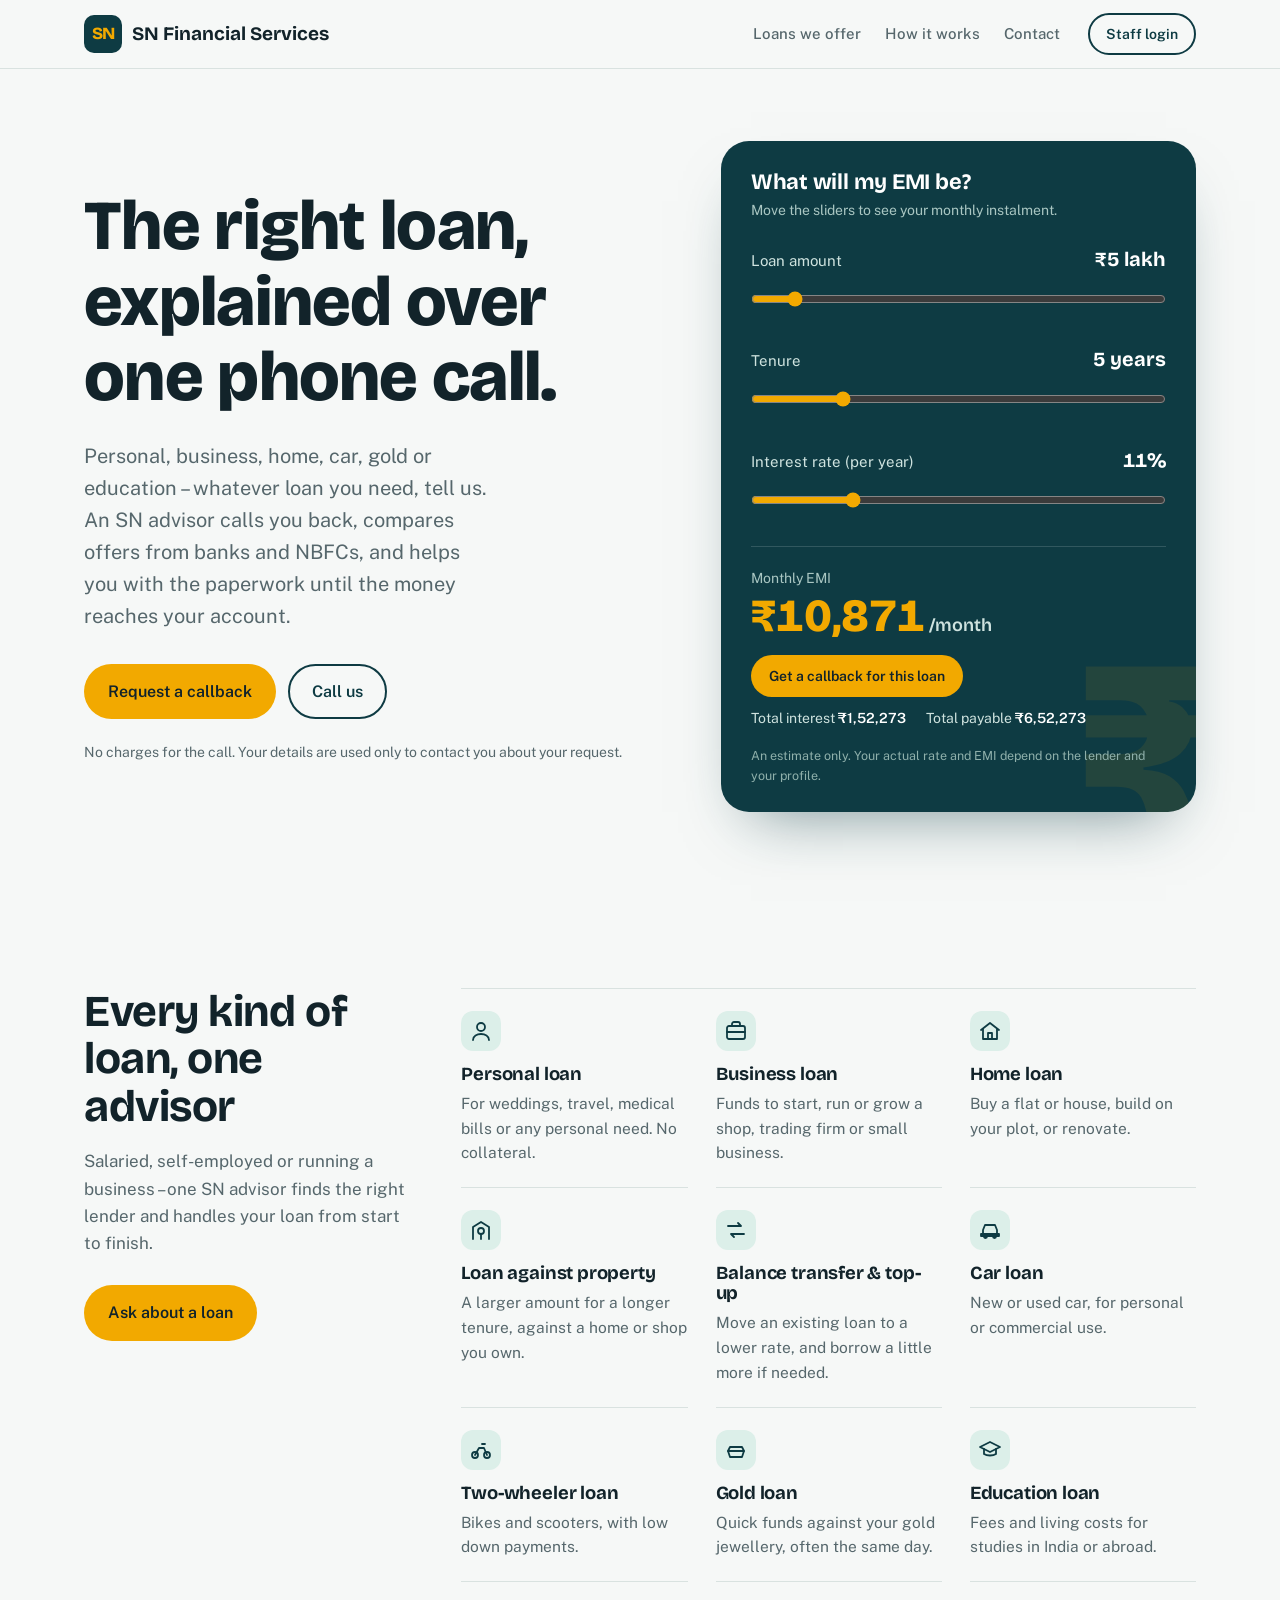
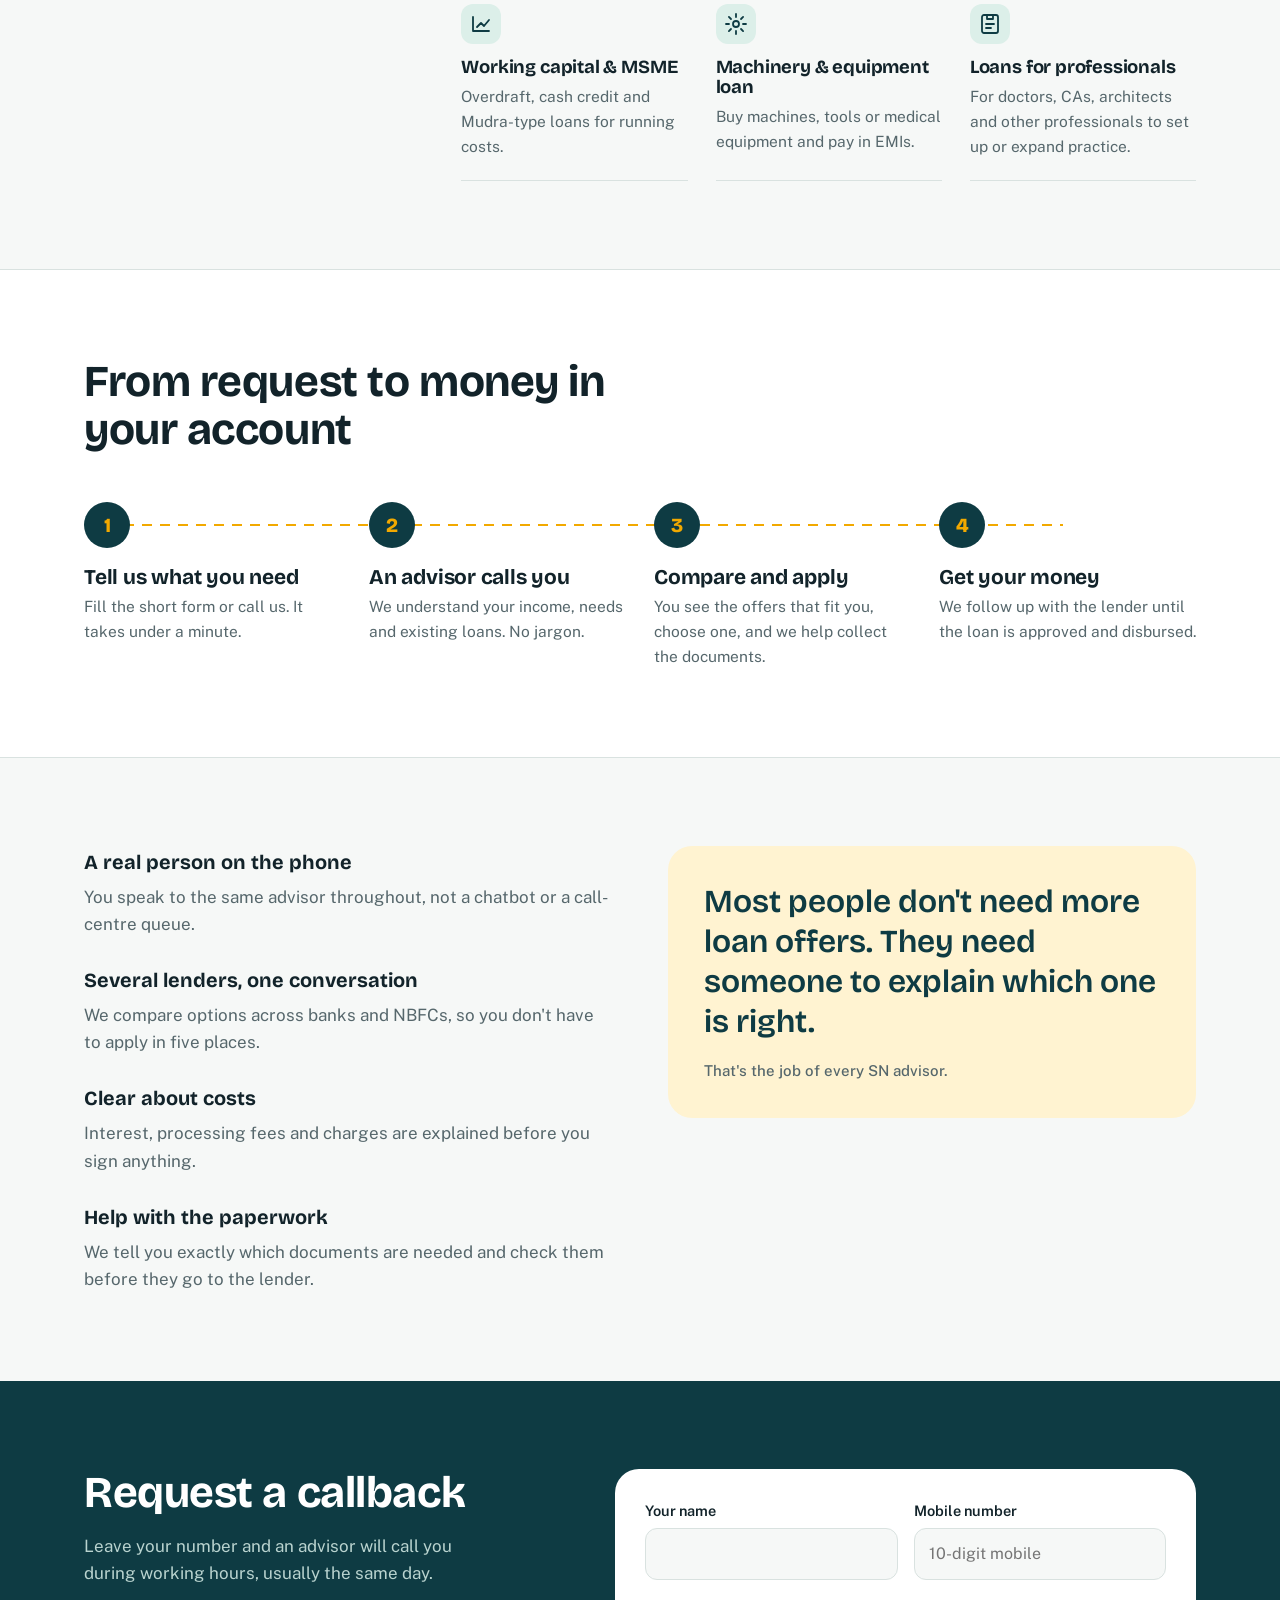
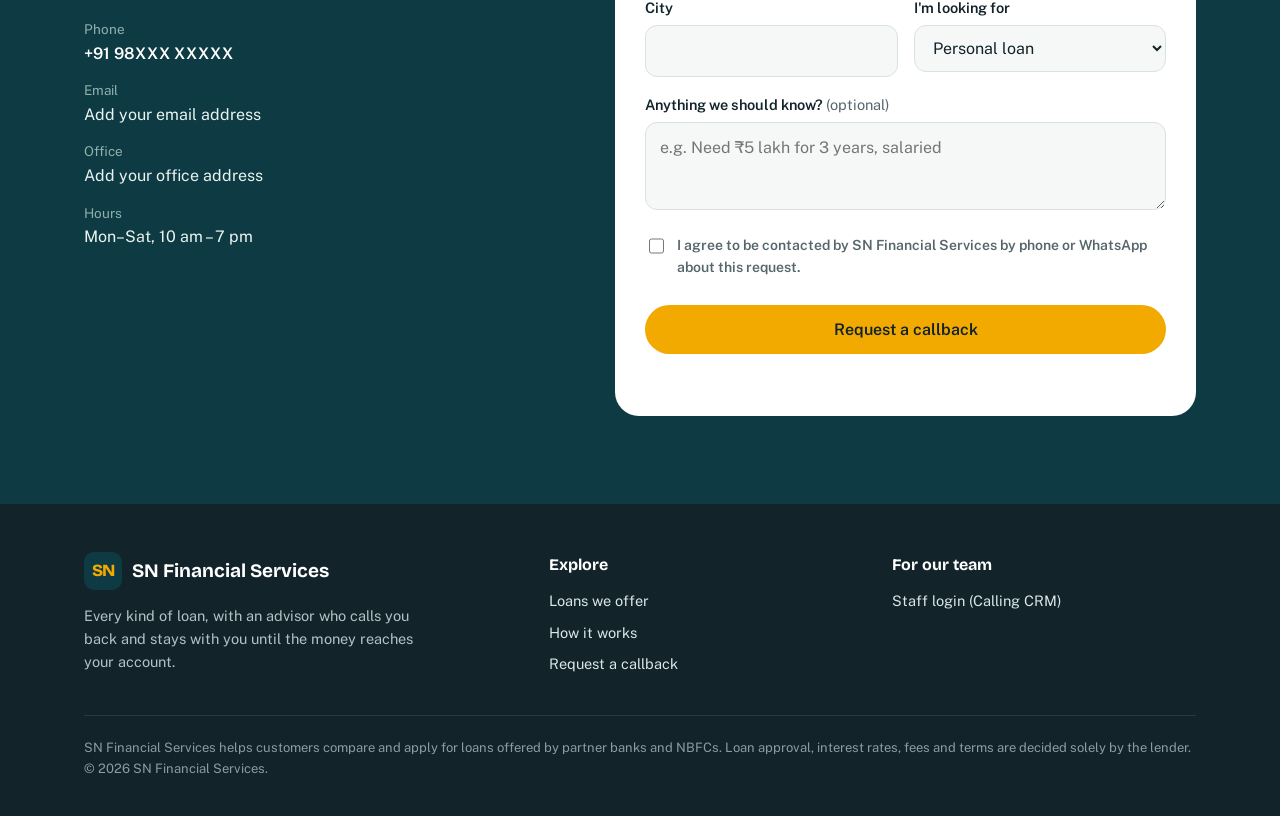
==== commit ecbe1a99: "Add SN Financial Services home page; move CRM to /crm/ - Home page: every loan type, EMI calculator," ====
--- a/index.html
+++ b/index.html
@@ -3,602 +3,335 @@
 <head>
 <meta charset="UTF-8">
 <meta name="viewport" content="width=device-width, initial-scale=1">
-<title>SN Calling CRM</title>
-<link href="https://fonts.googleapis.com/css2?family=Inter:wght@400;500;600;700&display=swap" rel="stylesheet">
+<title>SN Financial Services – Every kind of loan, with an advisor who calls you back</title>
+<meta name="description" content="SN Financial Services helps you compare and apply for every kind of loan – personal, business, home, property, car, gold, education and more. Request a callback from an advisor.">
+<link rel="preconnect" href="https://fonts.googleapis.com"><link rel="preconnect" href="https://fonts.gstatic.com" crossorigin>
+<link href="https://fonts.googleapis.com/css2?family=Bricolage+Grotesque:opsz,wght@12..96,500;12..96,700;12..96,800&family=Public+Sans:wght@400;500;600&display=swap" rel="stylesheet">
 <style>
-:root{--bg:#f5f6f8;--card:#fff;--ink:#16181d;--mute:#6b7280;--line:#e5e7eb;--brand:#2453d6;--brand-soft:#e9effd;
---green:#15803d;--green-soft:#e7f6ec;--red:#b91c1c;--red-soft:#fdecec;--amber:#b45309;--amber-soft:#fdf3e2;--gray-soft:#f1f2f4;--violet:#6d28d9;--violet-soft:#f1ebfd}
+:root{
+  --ink:#12232A; --teal:#0E3B43; --teal-2:#15535D; --marigold:#F2A900; --marigold-soft:#FFF3D1;
+  --mint:#DCEFE9; --paper:#F6F8F7; --white:#fff; --slate:#56676C; --line:#D9E2E0;
+  --display:"Bricolage Grotesque",system-ui,sans-serif; --body:"Public Sans",system-ui,sans-serif;
+}
 *{box-sizing:border-box}
-body{margin:0;font-family:Inter,system-ui,sans-serif;background:var(--bg);color:var(--ink);font-size:14px}
-button,input,select,textarea{font:inherit;color:inherit}
-header{background:var(--card);border-bottom:1px solid var(--line);position:sticky;top:0;z-index:5}
-.hwrap{max-width:1180px;margin:0 auto;padding:12px 18px;display:flex;align-items:center;gap:14px;flex-wrap:wrap}
-.logo{display:flex;align-items:center;gap:9px;font-weight:700;font-size:16px}
-.logo i{width:30px;height:30px;border-radius:8px;background:var(--brand);display:grid;place-items:center;color:#fff;font-style:normal}
-.spacer{flex:1}
-.role{display:flex;align-items:center;gap:8px;color:var(--mute);font-size:13px}
-select,input,textarea{border:1px solid var(--line);border-radius:8px;padding:8px 10px;background:#fff;outline:none}
-select:focus,input:focus,textarea:focus{border-color:var(--brand);box-shadow:0 0 0 3px var(--brand-soft)}
-main{max-width:1180px;margin:0 auto;padding:18px}
-.tabs{display:flex;gap:4px;margin-bottom:16px;border-bottom:1px solid var(--line);overflow-x:auto}
-.tab{padding:10px 14px;border:0;background:none;cursor:pointer;color:var(--mute);font-weight:500;border-bottom:2px solid transparent;white-space:nowrap}
-.tab.on{color:var(--brand);border-color:var(--brand)}
-.btn{border:1px solid var(--line);background:#fff;border-radius:8px;padding:8px 13px;cursor:pointer;font-weight:500;display:inline-flex;align-items:center;gap:6px;white-space:nowrap}
-.btn:hover{background:var(--gray-soft)}
-.btn.pri{background:var(--brand);border-color:var(--brand);color:#fff}
-.btn.pri:hover{filter:brightness(1.08)}
-.btn.call{background:var(--green);border-color:var(--green);color:#fff;text-decoration:none}
-.btn.sm{padding:5px 10px;font-size:13px}
-.btn:disabled{opacity:.45;cursor:not-allowed}
-.card{background:var(--card);border:1px solid var(--line);border-radius:12px}
-.pad{padding:16px}
-.stats{display:grid;grid-template-columns:repeat(auto-fit,minmax(150px,1fr));gap:12px;margin-bottom:16px}
-.stat{padding:14px 16px}
-.stat b{display:block;font-size:24px;margin-top:4px;font-variant-numeric:tabular-nums}
-.stat span{color:var(--mute);font-size:12.5px}
-h3{margin:0 0 12px;font-size:15px}
-.row{display:flex;gap:10px;align-items:center;flex-wrap:wrap}
-table{width:100%;border-collapse:collapse}
-th{text-align:left;font-weight:600;color:var(--mute);font-size:12px;text-transform:uppercase;letter-spacing:.03em;padding:10px 12px;border-bottom:1px solid var(--line);background:#fafafb}
-td{padding:10px 12px;border-bottom:1px solid var(--line);vertical-align:top}
-tr:last-child td{border-bottom:0}
-.tw{overflow-x:auto}
-.pill{display:inline-block;padding:3px 9px;border-radius:999px;font-size:12px;font-weight:600;white-space:nowrap}
-.s-new{background:var(--gray-soft);color:#4b5563}
-.s-int{background:var(--green-soft);color:var(--green)}
-.s-ni{background:var(--red-soft);color:var(--red)}
-.s-cb{background:var(--amber-soft);color:var(--amber)}
-.s-na{background:var(--violet-soft);color:var(--violet)}
-.s-wn{background:#eceff3;color:#374151}
-.s-conv{background:var(--brand-soft);color:var(--brand)}
-.mute{color:var(--mute)}
-.small{font-size:12.5px}
+html{scroll-behavior:smooth}
+@media (prefers-reduced-motion:reduce){html{scroll-behavior:auto}*{animation:none!important;transition:none!important}}
+body{margin:0;background:var(--paper);color:var(--ink);font-family:var(--body);font-size:17px;line-height:1.6}
+a{color:inherit}
+:focus-visible{outline:3px solid var(--marigold);outline-offset:2px;border-radius:4px}
+.wrap{max-width:1160px;margin:0 auto;padding:0 24px}
+h1,h2,h3{font-family:var(--display);line-height:1.08;margin:0;letter-spacing:-.01em}
+h1{font-size:clamp(40px,5.6vw,70px);font-weight:800}
+h2{font-size:clamp(30px,3.6vw,44px);font-weight:700}
+h3{font-size:21px;font-weight:700}
+p{margin:0}
+
+/* header */
+.top{position:sticky;top:0;z-index:20;background:rgba(246,248,247,.92);backdrop-filter:blur(8px);border-bottom:1px solid var(--line)}
+.top .wrap{display:flex;align-items:center;gap:28px;height:68px}
+.brand{display:flex;align-items:center;gap:10px;text-decoration:none;font-family:var(--display);font-weight:700;font-size:19px}
+.mark{width:38px;height:38px;border-radius:10px;background:var(--teal);color:var(--marigold);display:grid;place-items:center;font-weight:800;font-size:17px;letter-spacing:-.04em}
+nav.links{display:flex;gap:24px;margin-left:auto}
+nav.links a{text-decoration:none;color:var(--slate);font-weight:500;font-size:15px}
+nav.links a:hover{color:var(--ink)}
+.btn{display:inline-flex;align-items:center;justify-content:center;gap:8px;border-radius:999px;padding:13px 22px;font-weight:600;font-size:16px;text-decoration:none;border:2px solid transparent;cursor:pointer;font-family:var(--body)}
+.btn-gold{background:var(--marigold);color:var(--ink)}
+.btn-gold:hover{background:#FFB915}
+.btn-line{border-color:var(--teal);color:var(--teal);background:transparent}
+.btn-line:hover{background:var(--teal);color:#fff}
+.btn-sm{padding:8px 16px;font-size:14px}
+@media(max-width:820px){nav.links{display:none}.top .btn-sm{margin-left:auto}}
+.btn{white-space:nowrap}
+@media(max-width:480px){.brand{font-size:16px;gap:8px;white-space:nowrap}.mark{width:34px;height:34px;font-size:15px}.top .wrap{gap:12px}.top .btn-sm{padding:7px 13px;font-size:13.5px}.hero p.lead{font-size:18px}}
+
+/* hero */
+.hero{padding:72px 0 88px}
+.hero .wrap{display:grid;grid-template-columns:1.1fr .9fr;gap:56px;align-items:center}
+.hero p.lead{font-size:20px;color:var(--slate);max-width:34ch;margin:24px 0 32px}
+.hero .ctas{display:flex;gap:12px;flex-wrap:wrap}
+.hero .note{margin-top:22px;font-size:14px;color:var(--slate)}
+@media(max-width:900px){.hero .wrap{grid-template-columns:1fr;gap:40px}.hero{padding:48px 0 64px}}
+
+/* EMI calculator: the one loud element */
+.emi{background:var(--teal);color:#EAF4F2;border-radius:28px;padding:30px 30px 26px;box-shadow:0 30px 60px -30px rgba(14,59,67,.55);position:relative;overflow:hidden}
+.emi::after{content:"₹";position:absolute;right:-18px;bottom:-70px;font-family:var(--display);font-weight:800;font-size:260px;line-height:1;color:rgba(242,169,0,.09);pointer-events:none}
+.emi h2{font-size:22px;color:#fff}
+.emi .sub{font-size:14px;color:#A9C6C2;margin-top:4px}
+.fld{margin-top:22px}
+.fld .row{display:flex;justify-content:space-between;align-items:baseline;gap:12px}
+.fld label{font-size:15px;color:#CFE3DF}
+.fld output{font-family:var(--display);font-weight:700;font-size:20px;color:#fff;font-variant-numeric:tabular-nums}
+input[type=range]{width:100%;margin:10px 0 0;accent-color:var(--marigold);height:28px;cursor:pointer}
+.result{margin-top:24px;padding-top:20px;border-top:1px solid rgba(255,255,255,.15);display:flex;align-items:flex-end;justify-content:space-between;gap:16px;flex-wrap:wrap;position:relative;z-index:1}
+.result .k{font-size:14px;color:#A9C6C2}
+.result .big{font-family:var(--display);font-weight:800;font-size:46px;color:var(--marigold);line-height:1;font-variant-numeric:tabular-nums;margin-top:4px}
+.result .big small{font-size:18px;color:#CFE3DF;font-weight:600}
+.split{display:flex;gap:20px;font-size:14px;color:#CFE3DF;margin-top:10px;position:relative;z-index:1}
+.split b{color:#fff;font-weight:600}
+.emi .fine{font-size:12.5px;color:#8FB0AB;margin-top:16px;position:relative;z-index:1}
+
+/* services */
+section{padding:88px 0}
+.svc .wrap{display:grid;grid-template-columns:.7fr 1.6fr;gap:56px;align-items:start}
+.svc .intro{position:sticky;top:96px}
+.svc .intro p{color:var(--slate);margin-top:18px;max-width:36ch}
+.svc ul{list-style:none;margin:0;padding:0;display:grid;grid-template-columns:repeat(3,1fr);column-gap:28px;border-top:1px solid var(--line)}
+.svc li{padding:22px 0;border-bottom:1px solid var(--line)}
+.svc li h3{font-size:18.5px}
+.svc li .ic{width:40px;height:40px;border-radius:12px;background:var(--mint);display:grid;place-items:center;margin-bottom:14px}
+.svc li .ic svg{width:24px;height:24px;stroke:var(--teal);fill:none;stroke-width:1.8;stroke-linecap:round;stroke-linejoin:round}
+.svc li p{color:var(--slate);font-size:15.5px;margin-top:6px}
+@media(max-width:1000px){.svc .wrap{grid-template-columns:1fr;gap:28px}.svc .intro{position:static}}
+@media(max-width:760px){.svc ul{grid-template-columns:1fr 1fr}}
+@media(max-width:480px){.svc ul{grid-template-columns:1fr}}
+
+/* how it works – a real sequence */
+.how{background:var(--white);border-top:1px solid var(--line);border-bottom:1px solid var(--line)}
+.how h2{max-width:20ch}
+.steps{list-style:none;margin:48px 0 0;padding:0;display:grid;grid-template-columns:repeat(4,1fr);gap:28px;counter-reset:s;position:relative}
+.steps::before{content:"";position:absolute;top:22px;left:22px;right:12%;height:2px;background:repeating-linear-gradient(90deg,var(--marigold) 0 10px,transparent 10px 18px)}
+.steps li{counter-increment:s;position:relative}
+.steps li::before{content:counter(s);display:grid;place-items:center;width:46px;height:46px;border-radius:50%;background:var(--teal);color:var(--marigold);font-family:var(--display);font-weight:800;font-size:20px;margin-bottom:18px;position:relative}
+.steps p{color:var(--slate);font-size:15.5px;margin-top:6px}
+@media(max-width:900px){.steps{grid-template-columns:1fr 1fr}.steps::before{display:none}}
+@media(max-width:560px){.steps{grid-template-columns:1fr}}
+
+/* why */
+.why .wrap{display:grid;grid-template-columns:1fr 1fr;gap:56px;align-items:start}
+.why dl{margin:0}
+.why dt{font-family:var(--display);font-weight:700;font-size:20px;margin-top:26px}
+.why dt:first-child{margin-top:0}
+.why dd{margin:6px 0 0;color:var(--slate)}
+.quote{background:var(--marigold-soft);border-radius:24px;padding:36px;font-family:var(--display);font-size:clamp(24px,2.6vw,32px);font-weight:600;line-height:1.25;color:var(--teal)}
+.quote span{display:block;font-family:var(--body);font-size:15px;font-weight:500;color:var(--slate);margin-top:18px;line-height:1.5}
+@media(max-width:900px){.why .wrap{grid-template-columns:1fr;gap:36px}}
+
+/* callback */
+.cb{background:var(--teal);color:#EAF4F2}
+.cb .wrap{display:grid;grid-template-columns:.9fr 1.1fr;gap:56px;align-items:start}
+.cb h2{color:#fff}
+.cb .intro p{color:#B9D3CF;margin-top:16px;max-width:38ch}
+.contact{margin-top:32px;display:grid;gap:14px;font-size:16px}
+.contact a{color:#fff;text-decoration:none;font-weight:600}
+.contact a:hover{text-decoration:underline}
+.contact .lbl{display:block;font-size:13.5px;color:#8FB0AB}
+form.card{background:var(--white);color:var(--ink);border-radius:24px;padding:30px}
 .grid2{display:grid;grid-template-columns:1fr 1fr;gap:16px}
-@media(max-width:820px){.grid2{grid-template-columns:1fr}}
-.bar{height:8px;background:var(--gray-soft);border-radius:99px;overflow:hidden}
-.bar i{display:block;height:100%;background:var(--brand)}
-.lead{padding:14px 16px;display:flex;gap:14px;align-items:center;border-bottom:1px solid var(--line)}
-.lead:last-child{border-bottom:0}
-.av{width:40px;height:40px;border-radius:50%;background:var(--brand-soft);color:var(--brand);display:grid;place-items:center;font-weight:700;flex:none}
-.lead .info{flex:1;min-width:0}
-.lead .nm{font-weight:600}
-.lead .last{color:var(--mute);font-size:12.5px;margin-top:3px;white-space:nowrap;overflow:hidden;text-overflow:ellipsis}
-.chips{display:flex;gap:6px;flex-wrap:wrap;margin-bottom:12px}
-.chip{border:1px solid var(--line);background:#fff;border-radius:999px;padding:6px 12px;cursor:pointer;font-size:13px}
-.userchip{display:flex;align-items:center;gap:8px;font-size:13px}.userchip .av{width:30px;height:30px;font-size:12px}
-.chip.on{background:var(--ink);color:#fff;border-color:var(--ink)}
-.empty{padding:36px;text-align:center;color:var(--mute)}
-.modal-bg{position:fixed;inset:0;background:rgba(17,24,39,.45);display:none;align-items:flex-end;justify-content:center;z-index:20}
-.modal-bg.show{display:flex}
-@media(min-width:640px){.modal-bg{align-items:center}}
-.modal{background:#fff;width:100%;max-width:520px;border-radius:16px 16px 0 0;max-height:92vh;overflow:auto}
-@media(min-width:640px){.modal{border-radius:16px}}
-.mh{padding:16px 18px;border-bottom:1px solid var(--line);display:flex;align-items:center;gap:12px}
-.mb{padding:16px 18px}
-.mf{padding:12px 18px;border-top:1px solid var(--line);display:flex;justify-content:flex-end;gap:8px}
-.x{margin-left:auto;border:0;background:none;font-size:22px;cursor:pointer;color:var(--mute)}
-label.f{display:block;font-size:12.5px;font-weight:600;color:var(--mute);margin:12px 0 6px}
-.outs{display:grid;grid-template-columns:1fr 1fr;gap:8px}
-.out{border:1.5px solid var(--line);border-radius:10px;padding:10px;cursor:pointer;font-weight:500;text-align:left;background:#fff}
-.out.on{border-color:var(--brand);background:var(--brand-soft)}
-textarea{width:100%;min-height:80px;resize:vertical}
-.hist{margin-top:16px;border-top:1px dashed var(--line);padding-top:12px}
-.hi{padding:8px 0;font-size:13px;border-bottom:1px solid var(--gray-soft)}
-.hi:last-child{border-bottom:0}
-.toast{position:fixed;bottom:20px;left:50%;transform:translateX(-50%) translateY(80px);background:var(--ink);color:#fff;padding:10px 16px;border-radius:10px;transition:.25s;z-index:30;font-weight:500}
-.toast.show{transform:translateX(-50%) translateY(0)}
-.due{background:var(--amber-soft);border-color:#f3dcb5}
-.num{font-variant-numeric:tabular-nums}
-input[type=checkbox]{width:16px;height:16px;accent-color:var(--brand)}
-.sync{display:flex;align-items:center;gap:8px;font-size:12.5px;color:var(--mute)}
-.dot{width:8px;height:8px;border-radius:50%;background:#9ca3af;display:inline-block}
-.dot.live{background:#16a34a;box-shadow:0 0 0 3px #dcfce7}.dot.demo{background:#d97706;box-shadow:0 0 0 3px #fef3c7}.dot.busy{background:var(--brand);animation:p 1s infinite}
-@keyframes p{50%{opacity:.3}}
-.banner{max-width:1180px;margin:12px auto 0;padding:0 18px}
-.banner>div{background:var(--amber-soft);border:1px solid #f3dcb5;color:#7c4a03;border-radius:10px;padding:10px 14px;display:flex;gap:10px;align-items:center;flex-wrap:wrap}
-a.btn{text-decoration:none;color:inherit}a.btn.call{color:#fff}
-@media(max-width:560px){.lead{flex-wrap:wrap}.lead .acts{width:100%}.lead .acts>*{flex:1;justify-content:center}}
-a.lnk{color:var(--brand);text-decoration:none;font-weight:500}
+@media(max-width:560px){.grid2{grid-template-columns:1fr}}
+form label{display:block;font-size:14.5px;font-weight:600;margin:16px 0 6px}
+form .grid2 label{margin-top:0}
+form input,form select,form textarea{width:100%;font:inherit;font-size:16px;color:var(--ink);background:var(--paper);border:1.5px solid var(--line);border-radius:12px;padding:12px 14px}
+form input:focus,form select:focus,form textarea:focus{outline:none;border-color:var(--teal-2);box-shadow:0 0 0 3px var(--mint)}
+form textarea{min-height:88px;resize:vertical}
+.consent{display:flex;gap:10px;align-items:flex-start;font-size:14px;color:var(--slate);margin-top:16px}
+.consent input{width:18px;height:18px;margin-top:3px;accent-color:var(--teal)}
+form .btn{width:100%;margin-top:20px}
+.hp{position:absolute;left:-9999px}
+.msg{margin-top:14px;font-size:15px;min-height:1.2em}
+.msg.err{color:#B42318}
+.done{text-align:center;padding:30px 10px}
+.done .tick{width:64px;height:64px;border-radius:50%;background:var(--mint);display:grid;place-items:center;margin:0 auto 18px}
+.done .tick svg{width:30px;height:30px;stroke:var(--teal);stroke-width:2.5;fill:none}
+.done p{color:var(--slate);margin-top:10px}
+@media(max-width:900px){.cb .wrap{grid-template-columns:1fr;gap:36px}}
+
+/* footer */
+footer{background:var(--ink);color:#B4C2C5;padding:48px 0 36px;font-size:14.5px}
+footer .wrap{display:grid;grid-template-columns:1.4fr 1fr 1fr;gap:40px}
+footer .brand{color:#fff}
+footer h4{font-family:var(--display);color:#fff;font-size:16px;margin:0 0 12px}
+footer ul{list-style:none;margin:0;padding:0;display:grid;gap:8px}
+footer a{text-decoration:none;color:#DCE6E8}
+footer a:hover{color:var(--marigold)}
+footer .disc{grid-column:1/-1;border-top:1px solid rgba(255,255,255,.1);padding-top:22px;font-size:13px;color:#8C9DA1;max-width:none}
+@media(max-width:760px){footer .wrap{grid-template-columns:1fr}}
+.sr{position:absolute;width:1px;height:1px;overflow:hidden;clip:rect(0 0 0 0)}
 </style>
 </head>
 <body>
-<header><div class="hwrap">
-  <div class="logo"><i>☎</i>SN Calling CRM</div>
-  <div class="spacer"></div>
-  <div class="sync"><span class="dot" id="dot"></span><span id="syncTxt">Connecting…</span></div>
-  <button class="btn sm" id="cfgBtn" style="display:none">⚙ Settings</button>
-  <button class="btn sm" id="refresh" title="Reload from Google Sheet">⟳ Refresh</button>
-  <a class="btn sm" id="openSheet" style="display:none" href="#" target="_blank" rel="noopener">Open sheet ↗</a>
-  <div class="role" id="whoBox">Viewing as <select id="who"></select></div>
-  <div id="userBox" class="row" style="gap:6px"></div>
+
+<header class="top"><div class="wrap">
+  <a class="brand" href="#top" aria-label="SN Financial Services – home"><span class="mark">SN</span>SN Financial Services</a>
+  <nav class="links" aria-label="Main">
+    <a href="#services">Loans we offer</a>
+    <a href="#how">How it works</a>
+    <a href="#callback">Contact</a>
+  </nav>
+  <a class="btn btn-line btn-sm" href="crm/">Staff login</a>
 </div></header>
-<div class="banner" id="banner"></div>
-<main id="app"></main>
-
-<div class="modal-bg" id="mbg"><div class="modal" id="modal"></div></div>
-<div class="toast" id="toast"></div>
+
+<main id="top">
+<section class="hero"><div class="wrap">
+  <div>
+    <h1>The right loan, explained over one phone call.</h1>
+    <p class="lead">Personal, business, home, car, gold or education – whatever loan you need, tell us. An SN advisor calls you back, compares offers from banks and NBFCs, and helps you with the paperwork until the money reaches your account.</p>
+    <div class="ctas">
+      <a class="btn btn-gold" href="#callback">Request a callback</a>
+      <a class="btn btn-line" id="callTop" href="#callback">Call us</a>
+    </div>
+    <p class="note">No charges for the call. Your details are used only to contact you about your request.</p>
+  </div>
+
+  <div class="emi" aria-labelledby="emiTitle">
+    <h2 id="emiTitle">What will my EMI be?</h2>
+    <p class="sub">Move the sliders to see your monthly instalment.</p>
+    <div class="fld"><div class="row"><label for="amt">Loan amount</label><output id="amtOut" for="amt"></output></div>
+      <input type="range" id="amt" min="50000" max="5000000" step="10000" value="500000"></div>
+    <div class="fld"><div class="row"><label for="yrs">Tenure</label><output id="yrsOut" for="yrs"></output></div>
+      <input type="range" id="yrs" min="1" max="20" step="1" value="5"></div>
+    <div class="fld"><div class="row"><label for="rate">Interest rate (per year)</label><output id="rateOut" for="rate"></output></div>
+      <input type="range" id="rate" min="7" max="24" step="0.25" value="11"></div>
+    <div class="result">
+      <div><div class="k">Monthly EMI</div><div class="big" id="emiOut" aria-live="polite"></div></div>
+      <a class="btn btn-gold btn-sm" href="#callback" id="emiCta">Get a callback for this loan</a>
+    </div>
+    <div class="split"><span>Total interest <b id="intOut"></b></span><span>Total payable <b id="totOut"></b></span></div>
+    <p class="fine">An estimate only. Your actual rate and EMI depend on the lender and your profile.</p>
+  </div>
+</div></section>
+
+<section class="svc" id="services"><div class="wrap">
+  <div class="intro">
+    <h2>Every kind of loan, one advisor</h2>
+    <p>Salaried, self-employed or running a business – one SN advisor finds the right lender and handles your loan from start to finish.</p>
+    <a class="btn btn-gold" href="#callback" style="margin-top:28px">Ask about a loan</a>
+  </div>
+  <ul>
+    <li><div class="ic"><svg viewBox="0 0 24 24"><circle cx="12" cy="8" r="4"/><path d="M4 21c0-4 4-6 8-6s8 2 8 6"/></svg></div><h3>Personal loan</h3><p>For weddings, travel, medical bills or any personal need. No collateral.</p></li>
+    <li><div class="ic"><svg viewBox="0 0 24 24"><rect x="3" y="7" width="18" height="13" rx="2"/><path d="M8 7V5a2 2 0 0 1 2-2h4a2 2 0 0 1 2 2v2M3 13h18"/></svg></div><h3>Business loan</h3><p>Funds to start, run or grow a shop, trading firm or small business.</p></li>
+    <li><div class="ic"><svg viewBox="0 0 24 24"><path d="M3 11 12 4l9 7"/><path d="M5 10v10h14V10M10 20v-6h4v6"/></svg></div><h3>Home loan</h3><p>Buy a flat or house, build on your plot, or renovate.</p></li>
+    <li><div class="ic"><svg viewBox="0 0 24 24"><path d="M4 21V9l8-5 8 5v12"/><circle cx="12" cy="13" r="3"/><path d="M12 16v5"/></svg></div><h3>Loan against property</h3><p>A larger amount for a longer tenure, against a home or shop you own.</p></li>
+    <li><div class="ic"><svg viewBox="0 0 24 24"><path d="M4 8h13l-3-3M20 16H7l3 3"/></svg></div><h3>Balance transfer & top-up</h3><p>Move an existing loan to a lower rate, and borrow a little more if needed.</p></li>
+    <li><div class="ic"><svg viewBox="0 0 24 24"><path d="M5 16V12l2-5h10l2 5v4"/><path d="M3 16h18v2H3z"/><circle cx="7.5" cy="18.5" r="1.5"/><circle cx="16.5" cy="18.5" r="1.5"/></svg></div><h3>Car loan</h3><p>New or used car, for personal or commercial use.</p></li>
+    <li><div class="ic"><svg viewBox="0 0 24 24"><circle cx="6" cy="17" r="3"/><circle cx="18" cy="17" r="3"/><path d="M6 17l4-7h5l3 7M13 6h3"/></svg></div><h3>Two-wheeler loan</h3><p>Bikes and scooters, with low down payments.</p></li>
+    <li><div class="ic"><svg viewBox="0 0 24 24"><path d="M6 9h12l2 4H4z"/><path d="M4 13l2 6h12l2-6"/></svg></div><h3>Gold loan</h3><p>Quick funds against your gold jewellery, often the same day.</p></li>
+    <li><div class="ic"><svg viewBox="0 0 24 24"><path d="M2 9l10-5 10 5-10 5z"/><path d="M6 11v5c3 2 9 2 12 0v-5"/></svg></div><h3>Education loan</h3><p>Fees and living costs for studies in India or abroad.</p></li>
+    <li><div class="ic"><svg viewBox="0 0 24 24"><path d="M4 19V5M4 19h16"/><path d="M8 15l4-4 3 3 5-6"/></svg></div><h3>Working capital & MSME</h3><p>Overdraft, cash credit and Mudra-type loans for running costs.</p></li>
+    <li><div class="ic"><svg viewBox="0 0 24 24"><circle cx="12" cy="12" r="3"/><path d="M12 2v3M12 19v3M2 12h3M19 12h3M4.9 4.9l2.1 2.1M17 17l2.1 2.1M4.9 19.1 7 17M17 7l2.1-2.1"/></svg></div><h3>Machinery & equipment loan</h3><p>Buy machines, tools or medical equipment and pay in EMIs.</p></li>
+    <li><div class="ic"><svg viewBox="0 0 24 24"><rect x="4" y="3" width="16" height="18" rx="2"/><path d="M9 3v4h6V3M8 12h8M8 16h5"/></svg></div><h3>Loans for professionals</h3><p>For doctors, CAs, architects and other professionals to set up or expand practice.</p></li>
+  </ul>
+</div></section>
+
+<section class="how" id="how"><div class="wrap">
+  <h2>From request to money in your account</h2>
+  <ol class="steps">
+    <li><h3>Tell us what you need</h3><p>Fill the short form or call us. It takes under a minute.</p></li>
+    <li><h3>An advisor calls you</h3><p>We understand your income, needs and existing loans. No jargon.</p></li>
+    <li><h3>Compare and apply</h3><p>You see the offers that fit you, choose one, and we help collect the documents.</p></li>
+    <li><h3>Get your money</h3><p>We follow up with the lender until the loan is approved and disbursed.</p></li>
+  </ol>
+</div></section>
+
+<section class="why"><div class="wrap">
+  <dl>
+    <dt>A real person on the phone</dt><dd>You speak to the same advisor throughout, not a chatbot or a call-centre queue.</dd>
+    <dt>Several lenders, one conversation</dt><dd>We compare options across banks and NBFCs, so you don't have to apply in five places.</dd>
+    <dt>Clear about costs</dt><dd>Interest, processing fees and charges are explained before you sign anything.</dd>
+    <dt>Help with the paperwork</dt><dd>We tell you exactly which documents are needed and check them before they go to the lender.</dd>
+  </dl>
+  <div class="quote">Most people don't need more loan offers. They need someone to explain which one is right.
+    <span>That's the job of every SN advisor.</span></div>
+</div></section>
+
+<section class="cb" id="callback"><div class="wrap">
+  <div class="intro">
+    <h2>Request a callback</h2>
+    <p>Leave your number and an advisor will call you during working hours, usually the same day.</p>
+    <div class="contact">
+      <div><span class="lbl">Phone</span><a id="cPhone" href="#"></a></div>
+      <div><span class="lbl">Email</span><a id="cEmail" href="#"></a></div>
+      <div><span class="lbl">Office</span><span id="cAddr"></span></div>
+      <div><span class="lbl">Hours</span><span id="cHours"></span></div>
+    </div>
+  </div>
+
+  <form class="card" id="enq" novalidate>
+    <div id="formBody">
+      <div class="grid2">
+        <div><label for="fName">Your name</label><input id="fName" name="name" autocomplete="name" required maxlength="80"></div>
+        <div><label for="fPhone">Mobile number</label><input id="fPhone" name="phone" type="tel" inputmode="numeric" autocomplete="tel-national" placeholder="10-digit mobile" required maxlength="18"></div>
+      </div>
+      <div class="grid2" style="margin-top:16px">
+        <div><label for="fCity">City</label><input id="fCity" name="city" autocomplete="address-level2" maxlength="60"></div>
+        <div><label for="fNeed">I'm looking for</label>
+          <select id="fNeed" name="need">
+            <option>Personal loan</option><option>Business loan</option><option>Home loan</option><option>Loan against property</option><option>Balance transfer & top-up</option><option>Car loan</option><option>Two-wheeler loan</option><option>Gold loan</option><option>Education loan</option><option>Working capital & MSME</option><option>Machinery & equipment loan</option><option>Loans for professionals</option><option>Not sure yet</option>
+          </select></div>
+      </div>
+      <label for="fMsg">Anything we should know? <span style="font-weight:400;color:var(--slate)">(optional)</span></label>
+      <textarea id="fMsg" name="msg" maxlength="400" placeholder="e.g. Need ₹5 lakh for 3 years, salaried"></textarea>
+      <input class="hp" tabindex="-1" autocomplete="off" name="website" id="fWeb" aria-hidden="true">
+      <label class="consent"><input type="checkbox" id="fOk" required> <span>I agree to be contacted by SN Financial Services by phone or WhatsApp about this request.</span></label>
+      <button class="btn btn-gold" id="fBtn" type="submit">Request a callback</button>
+      <div class="msg" id="fMsgOut" role="status"></div>
+    </div>
+  </form>
+</div></section>
+</main>
+
+<footer><div class="wrap">
+  <div>
+    <a class="brand" href="#top"><span class="mark">SN</span>SN Financial Services</a>
+    <p style="margin-top:14px;max-width:40ch">Every kind of loan, with an advisor who calls you back and stays with you until the money reaches your account.</p>
+  </div>
+  <div><h4>Explore</h4><ul><li><a href="#services">Loans we offer</a></li><li><a href="#how">How it works</a></li><li><a href="#callback">Request a callback</a></li></ul></div>
+  <div><h4>For our team</h4><ul><li><a href="crm/">Staff login (Calling CRM)</a></li></ul></div>
+  <p class="disc">SN Financial Services helps customers compare and apply for loans offered by partner banks and NBFCs. Loan approval, interest rates, fees and terms are decided solely by the lender. © <span id="yr"></span> SN Financial Services.</p>
+</div></footer>
 
 <script>
-/* ================= CONFIG ================= */
-const SHEET_ID="1Aw73vwzpFFdyT08j8BZ4klGE7uamFJwpew7kBCSHLrU";
-const SHEET_URL_DEFAULT="https://docs.google.com/spreadsheets/d/"+SHEET_ID+"/edit";
-const SRV="Google Sheets";
-// Apps Script Web app URL for this team's sheet. Logins are checked by the Apps Script; no secrets live in this file.
-const BUILTIN_API="https://script.google.com/macros/s/AKfycbz9UyLJzPbROL9kSAAmw0R5uG1qQorrEOr24IMOioQVXcIuIBjir9L90cCasmMoGxGn/exec";
-const ROLES=["Admin","Manager","Team Lead","Telecaller Executive"];
-const OUTCOMES={
-  int:{label:"Interested",cls:"s-int"},
-  cb:{label:"Call back later",cls:"s-cb"},
-  ni:{label:"Not interested",cls:"s-ni"},
-  na:{label:"No answer / Busy",cls:"s-na"},
-  wn:{label:"Wrong / Switched off",cls:"s-wn"},
-  conv:{label:"Converted",cls:"s-conv"},
+/* ===== Business details – edit these ===== */
+const CONTACT={
+  phone:"+91 98XXX XXXXX",          // shown on the page and used by the "Call us" buttons
+  email:"",                        // e.g. "info@yourdomain.com"
+  address:"Add your office address",
+  hours:"Mon–Sat, 10 am – 7 pm"
 };
-const STATUS={new:{label:"New",cls:"s-new"},...OUTCOMES};
-const CODE_BY_LABEL=Object.fromEntries(Object.entries(STATUS).map(([k,v])=>[v.label.toLowerCase(),k]));
-const statusCode=l=>CODE_BY_LABEL[String(l||"").trim().toLowerCase()]||"new";
-
-/* ================= HELPERS ================= */
+// Same Apps Script the CRM uses – enquiries land in the Leads tab as new, unassigned leads.
+const API="https://script.google.com/macros/s/AKfycbz9UyLJzPbROL9kSAAmw0R5uG1qQorrEOr24IMOioQVXcIuIBjir9L90cCasmMoGxGn/exec";
+
 const $=s=>document.querySelector(s);
-const esc=s=>String(s??"").replace(/[&<>"']/g,c=>({"&":"&amp;","<":"&lt;",">":"&gt;",'"':"&quot;","'":"&#39;"}[c]));
-const pad=n=>String(n).padStart(2,"0");
-const toSheetTime=t=>{if(!t)return"";const d=new Date(t);return `${d.getFullYear()}-${pad(d.getMonth()+1)}-${pad(d.getDate())} ${pad(d.getHours())}:${pad(d.getMinutes())}`};
-function parseT(v){if(v===""||v==null)return null;const m=String(v).match(/^(\d{4})-(\d{1,2})-(\d{1,2})[ T](\d{1,2}):(\d{2})/);
-  if(m)return new Date(+m[1],m[2]-1,+m[3],+m[4],+m[5]).getTime();const t=Date.parse(v);return isNaN(t)?null:t}
-const fmt=t=>{if(!t)return"—";const d=new Date(t);return d.toLocaleDateString("en-IN",{day:"2-digit",month:"short"})+", "+d.toLocaleTimeString("en-IN",{hour:"2-digit",minute:"2-digit"})};
-const today=t=>t&&new Date(t).toDateString()===new Date().toDateString();
-const initials=n=>String(n||"?").split(" ").map(w=>w[0]).slice(0,2).join("").toUpperCase();
-function telHref(p){let d=String(p).replace(/[^\d+]/g,"");if(/^\d{10}$/.test(d))d="+91"+d;return "tel:"+d}
-function normPhone(p){const raw=String(p).trim();let d=raw.replace(/\D/g,"");
-  if(d.length===12&&d.startsWith("91"))d=d.slice(2);if(d.length===11&&d.startsWith("0"))d=d.slice(1);
-  if(d.length===10)return d.slice(0,5)+" "+d.slice(5);return raw.startsWith("+")?"'"+raw:raw}
-const pill=s=>`<span class="pill ${STATUS[s].cls}">${STATUS[s].label}</span>`;
-const toast=m=>{const t=$("#toast");t.textContent=m;t.classList.add("show");clearTimeout(t._t);t._t=setTimeout(()=>t.classList.remove("show"),2800)};
-const rank=r=>{const i=ROLES.indexOf(r);return i<0?99:i};
-
-/* ================= STATE ================= */
-let S={employees:[],allEmps:[],leads:[]};
-let MODE="loading", BUSY=false, lastSync=null, demoReason="";
-let ME=null, SHEET_URL="";              // ME is set only for personal logins (website). null = full access (claude.ai / demo)
-let view={who:"admin",tab:"dash",filter:"all",q:"",sel:new Set(),assignFilter:"all",logEmp:"all",logOut:"all"};
-const emp=id=>S.allEmps.find(e=>e.id===id);
-const empName=id=>id==="ADMIN_LOG"?"Admin":(emp(id)?.name||id||"—");
-const isLead=()=>!ME||rank(ME.role)<=rank("Team Lead");
-const isMgr=()=>!ME||rank(ME.role)<=rank("Manager");
-const canManageRole=r=>!ME||ME.role==="Admin"||rank(r)>rank(ME.role);
-
-/* ================= BUILD FROM SHEET ROWS ================= */
-function build(eRows,lRows,cRows){
-  const allEmps=eRows.map((r,i)=>({id:String(r[0]||"").trim(),name:String(r[1]||"").trim(),phone:String(r[2]??""),
-    active:String(r[3]||"Yes").trim().toLowerCase()!=="no",role:ROLES.find(x=>x.toLowerCase()===String(r[4]||"").trim().toLowerCase())||"Telecaller Executive",
-    pinSet:!!(String(r[5]||"").trim()||String(r[6]||"").trim()),row:i+2})).filter(e=>e.id&&e.name);
-  const findEmp=v=>{v=String(v||"").trim();if(!v)return null;const lv=v.toLowerCase();const e=allEmps.find(e=>e.id.toLowerCase()===lv||e.name.toLowerCase()===lv);return e?e.id:v};
-  const leads=lRows.map((r,i)=>({id:String(r[0]||"").trim(),name:String(r[1]||""),phone:String(r[2]??""),city:String(r[3]||""),assignedTo:findEmp(r[4]),
-    status:statusCode(r[5]),followUp:parseT(r[6]),lastRemark:String(r[7]||""),lastAt:parseT(r[8]),row:i+2,logs:[]})).filter(l=>l.id||l.name);
-  const byId=Object.fromEntries(leads.map(l=>[l.id,l]));
-  cRows.forEach(r=>{const l=byId[String(r[2]||"").trim()];if(!l)return;
-    l.logs.push({id:r[0],at:parseT(r[1]),by:findEmp(r[5])||"ADMIN_LOG",outcome:statusCode(r[7])==="new"?"na":statusCode(r[7]),remark:String(r[8]||""),followUp:parseT(r[9])})});
-  leads.forEach(l=>l.logs.sort((a,b)=>(b.at||0)-(a.at||0)));
-  return {allEmps,employees:allEmps.filter(e=>e.active),leads};
+const telOK=/\d{10}/.test(CONTACT.phone.replace(/\D/g,""));
+$("#cPhone").textContent=CONTACT.phone;$("#cPhone").href=telOK?"tel:"+CONTACT.phone.replace(/[^\d+]/g,""):"#callback";
+if(CONTACT.email){$("#cEmail").textContent=CONTACT.email;$("#cEmail").href="mailto:"+CONTACT.email}else{$("#cEmail").replaceWith(Object.assign(document.createElement("span"),{textContent:"Add your email address"}))}
+$("#cAddr").textContent=CONTACT.address;$("#cHours").textContent=CONTACT.hours;
+if(telOK)$("#callTop").href="tel:"+CONTACT.phone.replace(/[^\d+]/g,"");
+$("#yr").textContent=new Date().getFullYear();
+
+/* ===== EMI calculator ===== */
+const inr=n=>"₹"+Math.round(n).toLocaleString("en-IN");
+const short=n=>n>=1e7?"₹"+(n/1e7).toFixed(n%1e7?2:0)+" crore":n>=1e5?"₹"+(n/1e5).toFixed(n%1e5?1:0)+" lakh":inr(n);
+function emi(){
+  const P=+$("#amt").value,y=+$("#yrs").value,R=+$("#rate").value,r=R/1200,n=y*12;
+  const e=r?P*r*Math.pow(1+r,n)/(Math.pow(1+r,n)-1):P/n;
+  $("#amtOut").textContent=short(P);$("#yrsOut").textContent=y+(y===1?" year":" years");$("#rateOut").textContent=R+"%";
+  $("#emiOut").innerHTML=inr(e)+"<small> /month</small>";$("#intOut").textContent=inr(e*n-P);$("#totOut").textContent=inr(e*n);
+  return {P,y,R,e};
 }
-
-/* ================= BACKEND 1: claude.ai Google Sheets connector ================= */
-let mcp=null;
-async function call(tool,input){
-  const r=await mcp.callTool(SRV,tool,{spreadsheetId:SHEET_ID,...input},{cache:false});
-  let p=r.payload;if(typeof p==="string"){try{p=JSON.parse(p)}catch(e){}}
-  if(p&&p.content&&p.values===undefined&&typeof p.content==="object"&&!Array.isArray(p.content))p=p.content;
-  return p||{};
-}
-const rows=p=>Array.isArray(p.values)?p.values:[];
-const Live={
-  async load(){
-    const [e,l,c]=await Promise.all([call("get_values",{range:"Employees!A2:G"}),call("get_values",{range:"Leads!A2:J"}),call("get_values",{range:"CallLogs!A2:J"})]);
-    S=build(rows(e),rows(l),rows(c));lastSync=Date.now();SHEET_URL=SHEET_URL_DEFAULT;
-  },
-  async logCall(leadId,out,remark,fu,by){
-    await this.load();const l=S.leads.find(x=>x.id===leadId);if(!l)throw new Error("Lead not found in sheet – it may have been deleted");
-    const now=toSheetTime(Date.now()),label=OUTCOMES[out].label,fuS=toSheetTime(fu);
-    await call("append_values",{range:"CallLogs!A1",values:[["C"+Date.now().toString(36).toUpperCase(),now,l.id,l.name,l.phone,by,empName(by),label,remark,fuS]]});
-    await call("update_values",{range:`Leads!F${l.row}:I${l.row}`,values:[[label,fuS,remark,now]]});
-  },
-  async assign(ids,to){
-    const p=await call("get_values",{range:"Leads!A2:E"});const R=rows(p);if(!R.length)return;
-    const set=new Set(ids);await call("update_values",{range:`Leads!E2:E${R.length+1}`,values:R.map(r=>[set.has(String(r[0]||"").trim())?(to||""):(r[4]??"")])});
-  },
-  async addLeads(list){
-    await this.load();let max=S.leads.reduce((m,l)=>Math.max(m,parseInt(String(l.id).replace(/\D/g,""))||0),1000);const now=toSheetTime(Date.now());
-    await call("append_values",{range:"Leads!A1",values:list.map(x=>["L"+(++max),x.name,normPhone(x.phone),x.city||"",x.assignedTo||"","New","","","",now])});
-  },
-  async addEmp(o){
-    await this.load();const max=S.allEmps.reduce((m,e)=>Math.max(m,parseInt(e.id.replace(/\D/g,""))||0),0);
-    await call("append_values",{range:"Employees!A1",values:[["E"+(max+1),o.name,o.phone?normPhone(o.phone):"","Yes",o.role,o.pin,"","",toSheetTime(Date.now())]]});
-  },
-  async updateEmp(o){await this.load();const e=emp(o.id);if(!e)throw new Error("Team member not found");
-    await call("update_values",{range:`Employees!B${e.row}:E${e.row}`,values:[[o.name,o.phone?normPhone(o.phone):"","Yes",o.role]]})},
-  async resetPin(id,pin){await this.load();const e=emp(id);if(!e)throw new Error("Team member not found");
-    await call("update_values",{range:`Employees!F${e.row}:G${e.row}`,values:[[pin,""]]})},   // first-time PIN; hashed on next login
-  async removeEmp(id){
-    await this.load();const e=S.allEmps.find(x=>x.id===id);if(!e)return;
-    await call("update_values",{range:`Employees!D${e.row}`,values:[["No"]]});
-    await this.assign(S.leads.filter(l=>l.assignedTo===id).map(l=>l.id),"");
-  }
-};
-
-/* ================= BACKEND 2: Apps Script (website) with personal logins ================= */
-const AUTH_KEY="sn-crm-auth", CFG_KEY="sn-crm-sheet";
-function store(k,v){try{v==null?localStorage.removeItem(k):localStorage.setItem(k,JSON.stringify(v))}catch(e){}}
-function stored(k){try{return JSON.parse(localStorage.getItem(k))}catch(e){return null}}
-const apiUrl=()=>BUILTIN_API||(stored(CFG_KEY)||{}).url||"";
-const authErr=m=>Object.assign(new Error(m),{auth:true});
-const Script={
-  async req(action,data){
-    const url=apiUrl(),a=stored(AUTH_KEY)||{};let r;
-    if(action==="load"){if(!a.token)throw authErr("Please log in");r=await fetch(url+(url.includes("?")?"&":"?")+"token="+encodeURIComponent(a.token))}
-    else r=await fetch(url,{method:"POST",headers:{"Content-Type":"text/plain;charset=utf-8"},body:JSON.stringify({token:a.token,action,...data})});
-    let j;try{j=await r.json()}catch(e){throw new Error("The CRM server didn't answer properly. Check the Apps Script deployment (access: Anyone).")}
-    if(!j.ok){if(j.auth){store(AUTH_KEY,null);throw authErr(j.error)}throw new Error(j.error||"Request failed")}
-    return j},
-  async login(login,pin){const j=await this.req("login",{login,pin});store(AUTH_KEY,{token:j.token,me:j.me});ME=j.me},
-  async logout(){try{await this.req("logout",{})}catch(e){}store(AUTH_KEY,null);ME=null},
-  async load(){const j=await this.req("load");S=build(j.employees||[],j.leads||[],j.logs||[]);ME=j.me;SHEET_URL=j.sheetUrl||"";
-    const a=stored(AUTH_KEY);if(a){a.me=j.me;store(AUTH_KEY,a)}lastSync=Date.now()},
-  async logCall(leadId,out,remark,fu){await this.req("logCall",{leadId,outcome:OUTCOMES[out].label,remark,followUp:toSheetTime(fu)})},
-  async assign(ids,to){await this.req("assign",{ids,to:to||""})},
-  async addLeads(list){await this.req("addLeads",{leads:list.map(x=>({...x,phone:normPhone(x.phone)}))})},
-  async addEmp(o){await this.req("addEmp",{...o,phone:o.phone?normPhone(o.phone):""})},
-  async updateEmp(o){await this.req("updateEmp",{...o,phone:o.phone?normPhone(o.phone):""})},
-  async resetPin(id,pin){await this.req("resetPin",{id,pin})},
-  async changePin(oldPin,newPin){await this.req("changePin",{oldPin,newPin})},
-  async removeEmp(id){await this.req("removeEmp",{id})}
-};
-let LIVE=Live;
-
-/* ================= BACKEND 3: demo data ================= */
-function demoSeed(){
-  const H=3600e3,now=Date.now(),T=t=>toSheetTime(t);
-  const E=[["E1","Rahul Sharma","98100 11223","Yes","Telecaller Executive"],["E2","Priya Nair","98200 33445","Yes","Telecaller Executive"],["E3","Amit Verma","98300 55667","Yes","Team Lead"]];
-  const names=["Ankit Gupta","Sneha Patel","Vikram Singh","Neha Joshi","Rohit Mehta","Pooja Reddy","Arjun Kapoor","Kavya Iyer","Sandeep Yadav","Ritu Malhotra","Manish Jain","Divya Menon","Karan Bhatia","Swati Kulkarni","Rajesh Kumar"];
-  const cities=["Delhi","Mumbai","Pune","Bengaluru","Jaipur","Hyderabad","Chennai","Ahmedabad","Lucknow","Kolkata"];
-  const L=names.map((n,i)=>["L"+(1001+i),n,"98"+(123+i)+" "+(10000+i*3217),cities[i%10],i<12?"E"+(i%3+1):"","New","","","",""]);
-  const C=[];[[0,"Interested","Wants pricing, send brochure on WhatsApp",3],[1,"Call back later","Busy, call after 5 PM",2,2],[2,"Not interested","Already purchased",26],[4,"Converted","Site visit booked Saturday 11 AM",5],[5,"Call back later","Call tomorrow morning",22,-1]]
-   .forEach(([i,o,r,ago,fu],k)=>{const l=L[i],at=T(now-ago*H),f=fu!=null?T(now+fu*H):"";C.push(["C"+k,at,l[0],l[1],l[2],l[4],"",o,r,f]);l[5]=o;l[6]=f;l[7]=r;l[8]=at});
-  return {E,L,C};
-}
-let D=demoSeed();
-const Demo={
-  async load(){S=build(D.E,D.L,D.C)},
-  async logCall(leadId,out,remark,fu,by){const r=D.L.find(x=>x[0]===leadId);const now=toSheetTime(Date.now()),lb=OUTCOMES[out].label,f=toSheetTime(fu);
-    D.C.push(["C"+Date.now(),now,leadId,r[1],r[2],by,"",lb,remark,f]);r[5]=lb;r[6]=f;r[7]=remark;r[8]=now},
-  async assign(ids,to){D.L.forEach(r=>{if(ids.includes(r[0]))r[4]=to||""})},
-  async addLeads(list){let m=D.L.length+1001;list.forEach(x=>D.L.push(["L"+(m++),x.name,normPhone(x.phone).replace(/^'/,""),x.city||"",x.assignedTo||"","New","","","",""]))},
-  async addEmp(o){D.E.push(["E"+(D.E.length+1),o.name,o.phone,"Yes",o.role])},
-  async updateEmp(o){const e=D.E.find(x=>x[0]===o.id);if(e){e[1]=o.name;e[2]=o.phone;e[4]=o.role}},
-  async resetPin(){},
-  async removeEmp(id){const e=D.E.find(x=>x[0]===id);if(e)e[3]="No";D.L.forEach(r=>{if(r[4]===id)r[4]=""})}
-};
-const API=()=>MODE==="live"?LIVE:Demo;
-
-/* ================= CONNECTION ================= */
-function explain(err){
-  const c=err&&err.code;
-  if(c==="needs_reauth")return "Your Google Sheets connection has expired. Reconnect Google Sheets in claude.ai → Settings → Connectors, then press Refresh.";
-  if(c==="server_not_connected"||c==="selection_required")return "Google Sheets isn't connected for your account. Add it in claude.ai → Settings → Connectors, then press Refresh.";
-  if(c==="not_in_manifest"||c==="approval_required"||c==="consent_required")return "This page needs your permission to use Google Sheets. Press Refresh and choose Allow.";
-  if(c==="blocked_by_policy")return "Your organization's policy blocks Google Sheets for this page.";
-  if(c==="tool_error")return "Google Sheets refused the request – check that your Google account can edit the sheet.";
-  if(c==="server_unavailable")return "Google Sheets didn't respond. Press Refresh to try again.";
-  if(err&&/Failed to fetch|NetworkError|Load failed/i.test(err.message||""))return "Can't reach the CRM server – check your internet connection and press Refresh.";
-  return (err&&err.message)||"Something went wrong talking to Google Sheets.";
-}
-const websiteMode=()=>!window.claude;
-async function connect(){
-  setSync();
-  if(websiteMode()){
-    if(!apiUrl()){MODE="demo";demoReason="This website isn't linked to a Google Sheet yet, so you're seeing sample data (changes are not saved).";await Demo.load();render();return}
-    LIVE=Script;mcp=true;
-    const a=stored(AUTH_KEY);if(!a||!a.token)return showLogin();
-    ME=a.me||null;await reload(true);return;
-  }
-  try{mcp=await window.claude.use("mcp")}catch(e){mcp=null}
-  if(!mcp){MODE="demo";demoReason="Google Sheets isn't available in this view, so you're seeing sample data. Open this page on claude.ai (signed in, with the Google Sheets connector added) to work on the live sheet.";await Demo.load();render();return}
-  LIVE=Live;await reload(true);
-}
-async function reload(){
-  if(!mcp){render();return}
-  BUSY=true;setSync();
+["amt","yrs","rate"].forEach(id=>$("#"+id).addEventListener("input",emi));emi();
+$("#emiCta").addEventListener("click",()=>{const v=emi();
+  if(!$("#fMsg").value)$("#fMsg").value=`Need ${short(v.P)} for ${v.y} year${v.y>1?"s":""} (EMI around ${inr(v.e)}/month at ${v.R}%)`;
+  setTimeout(()=>$("#fName").focus({preventScroll:true}),600)});
+
+/* ===== Callback form → Google Sheet ===== */
+$("#enq").addEventListener("submit",async e=>{
+  e.preventDefault();
+  const out=$("#fMsgOut"),btn=$("#fBtn");out.className="msg";out.textContent="";
+  const name=$("#fName").value.trim(),digits=$("#fPhone").value.replace(/\D/g,"").replace(/^(91|0)(?=\d{10}$)/,"");
+  const err=(m,el)=>{out.className="msg err";out.textContent=m;el&&el.focus()};
+  if(name.length<2)return err("Enter your name so the advisor knows who to ask for.",$("#fName"));
+  if(!/^[6-9]\d{9}$/.test(digits))return err("Enter a 10-digit Indian mobile number, e.g. 98765 43210.",$("#fPhone"));
+  if(!$("#fOk").checked)return err("Tick the box to let us call you about this request.",$("#fOk"));
+  btn.disabled=true;btn.textContent="Sending…";
   try{
-    try{await LIVE.load()}catch(e){if(e&&e.retryable){await new Promise(r=>setTimeout(r,(e.retryAfterMs||800)+Math.random()*600));await LIVE.load()}else throw e}
-    MODE="live";demoReason="";
-  }catch(e){
-    BUSY=false;
-    if(e&&e.auth)return showLogin(e.message);
-    if(MODE!=="live"){MODE="demo";await Demo.load()}
-    demoReason=explain(e)+(MODE==="demo"?" Showing sample data meanwhile – changes are NOT saved.":"");
-  }
-  BUSY=false;render();
-}
-async function write(fn,okMsg){
-  if(BUSY){toast("Please wait – still saving…");return false}
-  BUSY=true;setSync();
-  try{await fn(API());if(MODE==="live"){await LIVE.load();toast(okMsg+" · saved ✓")}else{await Demo.load();toast(okMsg+" (demo – not saved)")}BUSY=false;render();return true}
-  catch(e){BUSY=false;setSync();if(e&&e.auth){showLogin(e.message);return false}
-    toast("Not saved: "+explain(e).slice(0,140));if(MODE==="live")reload();return false}
-}
-function setSync(){
-  const dot=$("#dot"),t=$("#syncTxt");
-  dot.className="dot "+(BUSY?"busy":MODE==="live"?"live":MODE==="demo"?"demo":"");
-  t.textContent=BUSY?(MODE==="loading"?"Connecting…":"Syncing…"):MODE==="live"?"Live · "+new Date(lastSync).toLocaleTimeString("en-IN",{hour:"2-digit",minute:"2-digit"}):MODE==="demo"?"Demo data":MODE==="login"?"Not logged in":"Connecting…";
-  $("#banner").innerHTML=demoReason?`<div>⚠ ${esc(demoReason)}</div>`:"";
-  // header controls by role
-  const live=MODE==="live";
-  const os=$("#openSheet");const showSheet=live&&isLead()&&!!SHEET_URL;os.style.display=showSheet?"":"none";if(showSheet)os.href=SHEET_URL;
-  $("#refresh").style.display=MODE==="login"?"none":"";
-  $("#whoBox").style.display=(MODE==="login"||!isLead())?"none":"";
-  $("#userBox").innerHTML=ME&&MODE!=="login"?`<div class="userchip"><div class="av">${initials(ME.name)}</div><div><b>${esc(ME.name)}</b><div class="small mute">${esc(ME.role)}</div></div></div>
-    <button class="btn sm" id="chPin">🔑 PIN</button><button class="btn sm" id="logout">Log out</button>`:"";
-  if($("#logout"))$("#logout").onclick=async()=>{await Script.logout();view={...view,who:"admin",tab:"dash",sel:new Set()};showLogin()};
-  if($("#chPin"))$("#chPin").onclick=openChangePin;
-}
-$("#refresh").onclick=()=>{if(!BUSY&&MODE!=="login")reload()};
-setInterval(()=>{if(MODE==="live"&&!BUSY&&document.visibilityState==="visible"&&!$("#mbg").classList.contains("show"))reload()},60000);
-
-/* ================= LOGIN ================= */
-function showLogin(err){
-  MODE="login";ME=null;demoReason="";S={employees:[],allEmps:[],leads:[]};setSync();
-  $("#app").innerHTML=`<div class="card pad" style="max-width:380px;margin:40px auto">
-   <div style="text-align:center"><div class="av" style="margin:0 auto 12px;width:52px;height:52px;font-size:22px">☎</div>
-   <h3 style="font-size:18px;margin-bottom:4px">Log in</h3><p class="small mute" style="margin:0 0 8px">Use your name and PIN.</p></div>
-   <form id="lg"><label class="f">Your name</label><input id="lgId" autocomplete="username" autocapitalize="words" placeholder="e.g. Rahul Sharma" style="width:100%">
-   <label class="f">PIN</label><input id="lgPin" type="password" inputmode="numeric" autocomplete="current-password" placeholder="Your PIN" style="width:100%">
-   <div id="lgErr" class="small" style="color:var(--red);margin-top:8px;min-height:1em">${err&&!/please log in/i.test(err)?esc(err):""}</div>
-   <button class="btn pri" id="lgBtn" style="width:100%;justify-content:center;margin-top:6px">Log in</button></form>
-   <p class="small mute" style="text-align:center;margin:14px 0 0">Forgot your PIN? Ask your manager to reset it.</p></div>`;
-  const id=$("#lgId");id.focus();
-  $("#lg").onsubmit=async e=>{e.preventDefault();const l=id.value.trim(),p=$("#lgPin").value.trim();if(!l||!p)return;
-    const b=$("#lgBtn");b.disabled=true;b.textContent="Logging in…";
-    try{await Script.login(l,p);MODE="loading";view.who=ME.id;view.tab=isLead()?"dash":"my";if(isLead())view.who="admin";render();await reload();if(MODE==="live")toast("Welcome, "+ME.name.split(" ")[0])}
-    catch(x){b.disabled=false;b.textContent="Log in";$("#lgErr").textContent=x.auth||/wrong|too many|enter|name/i.test(x.message)?x.message:explain(x)}};
-}
-
-/* ================= RENDER ================= */
-function renderWho(){
-  $("#who").innerHTML=`<option value="admin">${ME?"Team overview":"Admin / Manager"}</option>`+S.employees.map(e=>`<option value="${esc(e.id)}">${esc(e.name)}${ME&&e.id===ME.id?" (me)":""} – ${esc(e.role)}</option>`).join("");
-  if(view.who!=="admin"&&!emp(view.who))view.who="admin";
-  $("#who").value=view.who;
-}
-$("#who").onchange=e=>{view.who=e.target.value;view.tab=view.who==="admin"?"dash":"my";view.filter="all";view.q="";render()};
-function render(){
-  setSync();
-  if(MODE==="login")return;
-  if(MODE==="loading"){$("#app").innerHTML=`<div class="card empty">Connecting to your Google Sheet…</div>`;return}
-  if(ME&&!isLead())view.who=ME.id;          // employees only ever see their own list
-  renderWho();view.who==="admin"?renderAdmin():renderEmp();
-}
-
-/* ---------- ADMIN / MANAGER / TEAM LEAD ---------- */
-function renderAdmin(){
-  const tabs=[["dash","Dashboard"],["assign","Leads & Assign"],["import","Add / Import Leads"],...(isMgr()?[["team","Employees"]]:[]),["logs","Call Logs"]];
-  if(!tabs.some(t=>t[0]===view.tab))view.tab="dash";
-  let h=`<div class="tabs">${tabs.map(([k,l])=>`<button class="tab ${view.tab===k?"on":""}" data-tab="${k}">${l}</button>`).join("")}</div>`;
-  h+=({dash:aDash,assign:aAssign,import:aImport,team:aTeam,logs:aLogs})[view.tab]();
-  $("#app").innerHTML=h;
-  document.querySelectorAll("[data-tab]").forEach(b=>b.onclick=()=>{view.tab=b.dataset.tab;render()});
-  bindAdmin();
-}
-function allLogs(){return S.leads.flatMap(l=>l.logs.map(g=>({...g,lead:l}))).sort((a,b)=>(b.at||0)-(a.at||0))}
-const callers=()=>S.employees.filter(e=>e.role==="Telecaller Executive"||e.role==="Team Lead"||S.leads.some(l=>l.assignedTo===e.id));
-function aDash(){
-  const L=S.leads,logs=allLogs(),tl=logs.filter(g=>today(g.at));const c=k=>L.filter(l=>l.status===k).length;
-  let h=`<div class="stats">
-  <div class="card stat"><span>Total leads</span><b>${L.length}</b></div>
-  <div class="card stat"><span>Unassigned</span><b>${L.filter(l=>!l.assignedTo).length}</b></div>
-  <div class="card stat"><span>Calls today</span><b>${tl.length}</b></div>
-  <div class="card stat"><span>Interested</span><b style="color:var(--green)">${c("int")}</b></div>
-  <div class="card stat"><span>Converted</span><b style="color:var(--brand)">${c("conv")}</b></div>
-  <div class="card stat"><span>Callbacks pending</span><b style="color:var(--amber)">${c("cb")}</b></div></div>`;
-  h+=`<div class="grid2"><div class="card"><div class="pad"><h3>Team performance</h3></div><div class="tw"><table><tr><th>Name</th><th>Assigned</th><th>Called</th><th>Today</th><th>Interested</th><th style="width:26%">Progress</th></tr>`;
-  callers().forEach(e=>{const mine=L.filter(l=>l.assignedTo===e.id),called=mine.filter(l=>l.status!=="new").length,pct=mine.length?Math.round(called/mine.length*100):0;
-    h+=`<tr><td><b>${esc(e.name)}</b><div class="small mute">${esc(e.role)}</div></td><td class="num">${mine.length}</td><td class="num">${called}</td><td class="num">${tl.filter(g=>g.by===e.id).length}</td><td class="num">${mine.filter(l=>l.status==="int"||l.status==="conv").length}</td><td><div class="bar"><i style="width:${pct}%"></i></div><span class="small mute">${pct}%</span></td></tr>`});
-  h+=`</table></div></div><div class="card"><div class="pad"><h3>Recent activity</h3>`;
-  h+=logs.slice(0,7).map(g=>`<div class="hi"><b>${esc(empName(g.by))}</b> called <b>${esc(g.lead.name)}</b> ${pill(g.outcome)}<div class="mute small" style="margin-top:3px">${esc(g.remark)||"<i>No remark</i>"} · ${fmt(g.at)}</div></div>`).join("")||`<div class="empty">No calls yet</div>`;
-  return h+`</div></div></div>`;
-}
-const empOpts=()=>S.employees.map(e=>`<option value="${esc(e.id)}">${esc(e.name)} (${esc(e.role)})</option>`).join("");
-function aAssign(){
-  const f=view.assignFilter,q=view.q.toLowerCase();
-  const list=S.leads.filter(l=>(f==="all"||(f==="none"?!l.assignedTo:l.assignedTo===f))&&(!q||(l.name+l.phone+l.city).toLowerCase().includes(q)));
-  let h=`<div class="card pad" style="margin-bottom:12px"><div class="row">
-   <input id="q" placeholder="Search name, number, city" value="${esc(view.q)}" style="flex:1;min-width:180px">
-   <select id="af"><option value="all">All leads</option><option value="none">Unassigned</option>${empOpts()}</select>
-   <span class="mute small">${view.sel.size} selected</span>
-   <select id="toEmp"><option value="">Assign selected to…</option>${empOpts()}<option value="__un">— Unassign —</option></select>
-   <button class="btn pri" id="doAssign" ${view.sel.size?"":"disabled"}>Assign</button>
-   <button class="btn" id="auto">⚖ Auto-distribute unassigned</button></div></div>
-  <div class="card tw"><table><tr><th style="width:36px"><input type="checkbox" id="all" ${list.length&&list.every(r=>view.sel.has(r.id))?"checked":""}></th><th>Name</th><th>Number</th><th>City</th><th>Assigned to</th><th>Status</th><th>Last remark</th><th></th></tr>`;
-  h+=list.map(l=>`<tr><td><input type="checkbox" data-sel="${esc(l.id)}" ${view.sel.has(l.id)?"checked":""}></td><td><b>${esc(l.name)}</b><div class="small mute">${esc(l.id)}</div></td><td class="num">${esc(l.phone)}</td><td>${esc(l.city)}</td>
-  <td>${l.assignedTo?esc(empName(l.assignedTo)):'<span class="mute">Unassigned</span>'}</td><td>${pill(l.status)}</td><td class="small mute" style="max-width:220px">${esc(lastOf(l)?.remark||"—")}</td><td><button class="btn sm" data-open="${esc(l.id)}">View</button></td></tr>`).join("")||`<tr><td colspan="8"><div class="empty">No leads match</div></td></tr>`;
-  return h+`</table></div>`;
-}
-function aImport(){
-  return `<div class="grid2"><div class="card pad"><h3>Add a single lead</h3>
-   <label class="f">Name</label><input id="nName" style="width:100%" placeholder="Customer name">
-   <label class="f">Mobile number</label><input id="nPhone" inputmode="tel" style="width:100%" placeholder="98XXX XXXXX">
-   <label class="f">City / note</label><input id="nCity" style="width:100%" placeholder="Optional">
-   <label class="f">Assign to</label><select id="nEmp" style="width:100%"><option value="">Unassigned</option>${empOpts()}</select>
-   <div style="margin-top:14px"><button class="btn pri" id="addOne">Add lead</button></div></div>
-   <div class="card pad"><h3>Bulk import (paste from Excel)</h3>
-   <p class="mute small" style="margin-top:-4px">One lead per line: <b>Name, Number, City</b>. Copy columns straight from Excel / Google Sheets – tabs work too.</p>
-   <textarea id="bulk" style="min-height:170px" placeholder="Ramesh Kumar, 9876543210, Delhi&#10;Sunita Shah, 9123456780, Surat"></textarea>
-   <label class="f">Assign imported leads to</label><select id="bEmp" style="width:100%"><option value="">Leave unassigned</option><option value="__auto">Auto-distribute equally</option>${empOpts()}</select>
-   <div style="margin-top:14px"><button class="btn pri" id="doBulk">Import leads</button></div></div></div>`;
-}
-const roleOpts=sel=>ROLES.filter(r=>canManageRole(r)).map(r=>`<option ${r===sel?"selected":""}>${r}</option>`).join("");
-function aTeam(){
-  let h=`<div class="card pad" style="margin-bottom:12px"><h3>Add a team member</h3><div class="row">
-   <input id="eName" placeholder="Name (used to log in)" style="flex:2;min-width:150px">
-   <input id="ePhone" inputmode="tel" placeholder="Mobile (optional)" style="flex:2;min-width:150px">
-   <select id="eRole">${roleOpts("Telecaller Executive")}</select>
-   <input id="ePin" inputmode="numeric" placeholder="First PIN (4–8 digits)" style="flex:1;min-width:140px">
-   <button class="btn pri" id="addEmp">Add</button></div>
-   <p class="small mute" style="margin:8px 0 0">They log in with this <b>name</b> and PIN (names must be unique), and can change the PIN later. Only Admin, Manager and Team Lead can see the Google Sheet and the full team.</p></div>
-  <div class="card tw"><table><tr><th>ID</th><th>Name</th><th>Mobile</th><th>Role</th><th>Leads</th><th>Login</th><th></th></tr>`;
-  h+=S.employees.map(e=>{const m=S.leads.filter(l=>l.assignedTo===e.id),can=canManageRole(e.role)||(ME&&e.id===ME.id),self=ME&&e.id===ME.id;
-    return `<tr><td class="mute">${esc(e.id)}</td><td><b>${esc(e.name)}</b>${self?' <span class="small mute">(you)</span>':""}</td><td class="num">${esc(e.phone)||'<span class="mute">—</span>'}</td><td>${esc(e.role)}</td><td class="num">${m.length}</td>
-    <td class="small">${e.pinSet?"✓ PIN set":'<span style="color:var(--amber)">No PIN</span>'}</td>
-    <td style="text-align:right;white-space:nowrap">${can?`<button class="btn sm" data-edit="${esc(e.id)}">Edit</button> <button class="btn sm" data-pin="${esc(e.id)}">Reset PIN</button>${self?"":` <button class="btn sm" data-del="${esc(e.id)}">Remove</button>`}`:'<span class="small mute">Admin only</span>'}
-    <button class="btn sm" data-as="${esc(e.id)}">View list</button></td></tr>`}).join("");
-  return h+`</table></div>`;
-}
-const filteredLogs=()=>allLogs().filter(g=>(view.logEmp==="all"||g.by===view.logEmp)&&(view.logOut==="all"||g.outcome===view.logOut));
-function aLogs(){
-  const logs=filteredLogs();
-  let h=`<div class="card pad" style="margin-bottom:12px"><div class="row">
-   <select id="lEmp"><option value="all">Everyone</option>${S.employees.map(e=>`<option value="${esc(e.id)}" ${view.logEmp===e.id?"selected":""}>${esc(e.name)}</option>`).join("")}</select>
-   <select id="lOut"><option value="all">All outcomes</option>${Object.entries(OUTCOMES).map(([k,o])=>`<option value="${k}" ${view.logOut===k?"selected":""}>${o.label}</option>`).join("")}</select>
-   <span class="spacer"></span><span class="mute small">${logs.length} calls</span><button class="btn" id="copyCsv">⧉ Copy as CSV</button></div></div>
-  <div class="card tw"><table><tr><th>Date & time</th><th>Called by</th><th>Customer</th><th>Number</th><th>Outcome</th><th>Remark</th><th>Follow-up</th></tr>`;
-  h+=logs.map(g=>`<tr><td class="num small">${fmt(g.at)}</td><td>${esc(empName(g.by))}</td><td><b>${esc(g.lead.name)}</b></td><td class="num">${esc(g.lead.phone)}</td><td>${pill(g.outcome)}</td><td class="small" style="max-width:260px">${esc(g.remark)||'<span class="mute">—</span>'}</td><td class="small num">${g.followUp?fmt(g.followUp):"—"}</td></tr>`).join("")||`<tr><td colspan="7"><div class="empty">No calls logged</div></td></tr>`;
-  return h+`</table></div>`;
-}
-function distributePlan(ids){const E=callers().length?callers():S.employees;const plan={};if(!E.length)return plan;
-  const load=Object.fromEntries(E.map(e=>[e.id,S.leads.filter(l=>l.assignedTo===e.id).length]));
-  ids.forEach(id=>{const e=E.reduce((a,b)=>load[a.id]<=load[b.id]?a:b);(plan[e.id]=plan[e.id]||[]).push(id);load[e.id]++});return plan}
-const validPin=p=>/^\d{4,8}$/.test(p);
-const normName=s=>String(s||"").trim().toLowerCase().replace(/\s+/g," ");
-function bindAdmin(){
-  const on=(s,ev,fn)=>{const el=$(s);if(el)el[ev]=fn};
-  on("#q","oninput",e=>{view.q=e.target.value;const p=e.target.selectionStart;render();const n=$("#q");n.focus();n.setSelectionRange(p,p)});
-  if($("#af")){$("#af").value=view.assignFilter;$("#af").onchange=e=>{view.assignFilter=e.target.value;render()}}
-  document.querySelectorAll("[data-sel]").forEach(c=>c.onchange=()=>{c.checked?view.sel.add(c.dataset.sel):view.sel.delete(c.dataset.sel);render()});
-  on("#all","onchange",e=>{document.querySelectorAll("[data-sel]").forEach(c=>e.target.checked?view.sel.add(c.dataset.sel):view.sel.delete(c.dataset.sel));render()});
-  on("#doAssign","onclick",async()=>{const to=$("#toEmp").value;if(!to)return toast("Choose a person first");const ids=[...view.sel];
-    if(await write(api=>api.assign(ids,to==="__un"?"":to),`${ids.length} lead(s) ${to==="__un"?"unassigned":"assigned to "+empName(to)}`)){view.sel.clear();render()}});
-  on("#auto","onclick",async()=>{const un=S.leads.filter(l=>!l.assignedTo).map(l=>l.id);if(!un.length)return toast("No unassigned leads");
-    const plan=distributePlan(un);await write(async api=>{for(const [eid,ids] of Object.entries(plan))await api.assign(ids,eid)},`${un.length} leads distributed`)});
-  document.querySelectorAll("[data-open]").forEach(b=>b.onclick=()=>openLead(b.dataset.open,false));
-  on("#addOne","onclick",async()=>{const n=$("#nName").value.trim(),p=$("#nPhone").value.trim();if(!n||!p)return toast("Name and number are required");
-    await write(api=>api.addLeads([{name:n,phone:p,city:$("#nCity").value.trim(),assignedTo:$("#nEmp").value}]),"Lead added")});
-  on("#doBulk","onclick",async()=>{const lines=$("#bulk").value.split("\n").map(s=>s.trim()).filter(Boolean);const to=$("#bEmp").value;const list=[];
-    lines.forEach(ln=>{const p=ln.split(/\t|,/).map(s=>s.trim());if(p.length<2||p[1].replace(/\D/g,"").length<6)return;list.push({name:p[0],phone:p[1],city:p[2]||""})});
-    if(!list.length)return toast("No valid lines – use: Name, Number, City");
-    if(to==="__auto"){const plan=distributePlan(list.map((_,i)=>i));Object.entries(plan).forEach(([eid,idx])=>idx.forEach(i=>list[i].assignedTo=eid))}else list.forEach(x=>x.assignedTo=to);
-    if(await write(api=>api.addLeads(list),`${list.length} lead(s) imported`+(lines.length-list.length?`, ${lines.length-list.length} skipped`:""))){view.tab="assign";render()}});
-  on("#addEmp","onclick",async()=>{const n=$("#eName").value.trim(),ph=$("#ePhone").value.trim(),pin=$("#ePin").value.trim(),role=$("#eRole").value;
-    if(n.length<2)return toast("Enter a name – it's used to log in");if(ph&&ph.replace(/\D/g,"").length<10)return toast("Mobile must be 10 digits (or leave it empty)");if(!validPin(pin))return toast("First PIN must be 4–8 digits");
-    if(S.employees.some(e=>normName(e.name)===normName(n)))return toast("Someone is already called "+n+" – add a surname or initial");
-    await write(api=>api.addEmp({name:n,phone:ph,role,pin}),`${n} added as ${role}`)});
-  document.querySelectorAll("[data-edit]").forEach(b=>b.onclick=()=>openEditEmp(b.dataset.edit));
-  document.querySelectorAll("[data-pin]").forEach(b=>b.onclick=()=>openResetPin(b.dataset.pin));
-  document.querySelectorAll("[data-del]").forEach(b=>{let armed=false;b.onclick=async()=>{if(!armed){armed=true;b.textContent="Confirm remove?";b.style.color="var(--red)";setTimeout(()=>{armed=false;b.textContent="Remove";b.style.color=""},3000);return}
-    await write(api=>api.removeEmp(b.dataset.del),"Removed – their leads are now unassigned")}});
-  document.querySelectorAll("[data-as]").forEach(b=>b.onclick=()=>{view.who=b.dataset.as;view.tab="my";render()});
-  on("#lEmp","onchange",e=>{view.logEmp=e.target.value;render()});
-  on("#lOut","onchange",e=>{view.logOut=e.target.value;render()});
-  on("#copyCsv","onclick",async()=>{const q=v=>`"${String(v??"").replace(/"/g,'""')}"`;
-    const csv=["Date,Called by,Customer,Number,City,Outcome,Remark,Follow-up",...filteredLogs().map(g=>[fmt(g.at),empName(g.by),g.lead.name,g.lead.phone,g.lead.city,OUTCOMES[g.outcome].label,g.remark,g.followUp?fmt(g.followUp):""].map(q).join(","))].join("\n");
-    try{await navigator.clipboard.writeText(csv);toast("Copied – paste into Excel")}catch(e){toast("Copy blocked by browser")}});
-}
-
-/* ---------- small form modals ---------- */
-function formModal(title,body,okLabel,onOk){
-  $("#modal").innerHTML=`<div class="mh"><div style="font-weight:700">${title}</div><button class="x" id="mx">×</button></div><form id="mf"><div class="mb">${body}<div id="mErr" class="small" style="color:var(--red);margin-top:8px"></div></div>
-   <div class="mf"><button type="button" class="btn" id="mc">Cancel</button><button class="btn pri" id="mok">${okLabel}</button></div></form>`;
-  $("#mbg").classList.add("show");const close=()=>$("#mbg").classList.remove("show");
-  $("#mx").onclick=close;$("#mc").onclick=close;
-  $("#mf").onsubmit=async e=>{e.preventDefault();$("#mErr").textContent="";const b=$("#mok");b.disabled=true;
-    const err=await onOk();if(err===true||err===undefined){close()}else{b.disabled=false;if(err)$("#mErr").textContent=err}};
-  const f=$("#modal input");if(f)f.focus();
-}
-function openEditEmp(id){const e=emp(id);if(!e)return;const self=ME&&e.id===ME.id;
-  formModal("Edit "+esc(e.name),`<label class="f">Name (used to log in)</label><input id="fN" style="width:100%" value="${esc(e.name)}">
-   <label class="f">Mobile (optional)</label><input id="fP" inputmode="tel" style="width:100%" value="${esc(e.phone)}">
-   <label class="f">Role</label><select id="fR" style="width:100%" ${self?"disabled":""}>${self?`<option>${esc(e.role)}</option>`:roleOpts(e.role)}</select>`,"Save",async()=>{
-    const name=$("#fN").value.trim(),phone=$("#fP").value.trim(),role=self?e.role:$("#fR").value;
-    if(name.length<2)return "Enter a name";if(phone&&phone.replace(/\D/g,"").length<10)return "Mobile must be 10 digits (or leave it empty)";
-    if(S.employees.some(x=>x.id!==id&&normName(x.name)===normName(name)))return "Someone else already has this name";
-    return await write(api=>api.updateEmp({id,name,phone,role}),"Saved")?true:"Not saved – see the message at the bottom"})}
-function openResetPin(id){const e=emp(id);if(!e)return;
-  formModal("Reset PIN – "+esc(e.name),`<p class="small mute" style="margin-top:0">Set a new PIN and tell ${esc(e.name.split(" ")[0])}. They'll be logged out of other devices.</p>
-   <label class="f">New PIN (4–8 digits)</label><input id="fPin" inputmode="numeric" style="width:100%">`,"Set PIN",async()=>{
-    const pin=$("#fPin").value.trim();if(!validPin(pin))return "PIN must be 4–8 digits";
-    return await write(api=>api.resetPin(id,pin),"PIN updated for "+e.name)?true:"Not saved"})}
-function openChangePin(){
-  formModal("Change my PIN",`<label class="f">Current PIN</label><input id="fO" type="password" inputmode="numeric" style="width:100%">
-   <label class="f">New PIN (4–8 digits)</label><input id="fN1" type="password" inputmode="numeric" style="width:100%">
-   <label class="f">Repeat new PIN</label><input id="fN2" type="password" inputmode="numeric" style="width:100%">`,"Change PIN",async()=>{
-    const o=$("#fO").value.trim(),n=$("#fN1").value.trim();if(!validPin(n))return "PIN must be 4–8 digits";if(n!==$("#fN2").value.trim())return "New PINs don't match";
-    try{await Script.changePin(o,n);toast("PIN changed ✓");return true}catch(e){if(e.auth){showLogin(e.message);return true}return e.message}})}
-
-/* ---------- EMPLOYEE VIEW ---------- */
-const lastOf=l=>l.logs[0]||(l.lastRemark||l.lastAt?{remark:l.lastRemark,at:l.lastAt}:null);
-function renderEmp(){
-  const me=emp(view.who);if(!me){view.who="admin";return render()}
-  const mine=S.leads.filter(l=>l.assignedTo===me.id);
-  const todayCalls=mine.flatMap(l=>l.logs).filter(g=>g.by===me.id&&today(g.at)).length;
-  const due=mine.filter(l=>l.status==="cb"&&l.followUp&&l.followUp<=Date.now()+30*60e3);
-  const f=view.filter,q=view.q.toLowerCase();
-  const list=mine.filter(l=>(f==="all"||l.status===f)&&(!q||(l.name+l.phone+l.city).toLowerCase().includes(q))).sort((a,b)=>(a.status==="new"?0:1)-(b.status==="new"?0:1));
-  const own=ME&&me.id===ME.id;
-  let h=`<div style="margin-bottom:14px"><div class="mute small">${own||!ME?"Good day,":"Viewing the list of"}</div><div style="font-size:20px;font-weight:700">${esc(me.name)}</div></div>
-  <div class="stats"><div class="card stat"><span>${own?"My leads":"Leads"}</span><b>${mine.length}</b></div>
-  <div class="card stat"><span>Not yet called</span><b>${mine.filter(l=>l.status==="new").length}</b></div>
-  <div class="card stat"><span>Calls today</span><b>${todayCalls}</b></div>
-  <div class="card stat"><span>Interested</span><b style="color:var(--green)">${mine.filter(l=>l.status==="int").length}</b></div></div>`;
-  if(due.length)h+=`<div class="card due pad" style="margin-bottom:14px"><h3 style="color:var(--amber)">⏰ Callbacks due now (${due.length})</h3>${due.map(l=>leadRow(l)).join("")}</div>`;
-  const counts=k=>k==="all"?mine.length:mine.filter(l=>l.status===k).length;
-  h+=`<div class="row" style="margin-bottom:10px"><input id="eq" placeholder="Search leads" value="${esc(view.q)}" style="flex:1;min-width:180px"></div>
-  <div class="chips">${["all","new",...Object.keys(OUTCOMES)].map(k=>`<button class="chip ${f===k?"on":""}" data-f="${k}">${k==="all"?"All":STATUS[k].label} · ${counts(k)}</button>`).join("")}</div>
-  <div class="card">${list.map(l=>leadRow(l)).join("")||`<div class="empty">No leads here${mine.length?"":" yet – your manager will assign a list"}.</div>`}</div>`;
-  $("#app").innerHTML=h;
-  document.querySelectorAll("[data-f]").forEach(b=>b.onclick=()=>{view.filter=b.dataset.f;render()});
-  $("#eq").oninput=e=>{view.q=e.target.value;const p=e.target.selectionStart;render();const n=$("#eq");n.focus();n.setSelectionRange(p,p)};
-  document.querySelectorAll("[data-call]").forEach(a=>a.onclick=()=>{setTimeout(()=>openLead(a.dataset.call,true),400)});
-  document.querySelectorAll("[data-open]").forEach(b=>b.onclick=()=>openLead(b.dataset.open,false));
-}
-function leadRow(l){
-  const last=lastOf(l);
-  return `<div class="lead"><div class="av">${initials(l.name)}</div><div class="info">
-   <div class="nm">${esc(l.name)} ${pill(l.status)}</div>
-   <div class="num" style="margin-top:2px">${esc(l.phone)} <span class="mute small">· ${esc(l.city)}</span></div>
-   ${last?`<div class="last">📝 ${esc(last.remark)||"No remark"} · ${fmt(last.at)}${l.status==="cb"&&l.followUp?` · <b style="color:var(--amber)">Callback ${fmt(l.followUp)}</b>`:""}</div>`:""}
-  </div><div class="row acts" style="gap:6px;flex-wrap:nowrap">
-   <a class="btn call" href="${telHref(l.phone)}" data-call="${esc(l.id)}">📞 Call</a>
-   <button class="btn" data-open="${esc(l.id)}">✎ Remark</button></div></div>`;
-}
-
-/* ---------- LEAD MODAL (log call / remark) ---------- */
-let M={};
-function openLead(id,fromCall){
-  const l=S.leads.find(x=>x.id===id);if(!l)return;M={id,out:null};
-  $("#modal").innerHTML=`<div class="mh"><div class="av">${initials(l.name)}</div><div><div style="font-weight:700">${esc(l.name)}</div><div class="num mute small">${esc(l.phone)} · ${esc(l.city)}</div></div><button class="x" id="mx">×</button></div>
-  <div class="mb">
-   ${fromCall?`<div class="card pad" style="background:var(--green-soft);border-color:#c7e8d2;margin-bottom:6px"><b style="color:var(--green)">📞 Dialing ${esc(l.phone)}…</b><div class="small mute" style="margin-top:3px">Your phone's dialer should open. After the call, record the outcome below.</div></div>`:""}
-   <div class="row"><a class="btn call" href="${telHref(l.phone)}">📞 Call ${esc(l.phone)}</a><span class="mute small">Assigned to ${esc(l.assignedTo?empName(l.assignedTo):"nobody")}</span></div>
-   <label class="f">Call outcome</label>
-   <div class="outs">${Object.entries(OUTCOMES).map(([k,o])=>`<button class="out" data-out="${k}"><span class="pill ${o.cls}">${o.label}</span></button>`).join("")}</div>
-   <div id="fuWrap" style="display:none"><label class="f">Call back on</label><input type="datetime-local" id="fu" style="width:100%"></div>
-   <label class="f">Remark</label><textarea id="rem" placeholder="What did the customer say? e.g. wants quote by Friday, prefers WhatsApp…"></textarea>
-   <div class="hist"><b class="small">Call history (${l.logs.length})</b>${l.logs.map(g=>`<div class="hi">${pill(g.outcome)} <span class="mute small">${fmt(g.at)} · ${esc(empName(g.by))}</span><div style="margin-top:4px">${esc(g.remark)||'<span class="mute">No remark</span>'}</div>${g.followUp?`<div class="small" style="color:var(--amber)">Follow-up: ${fmt(g.followUp)}</div>`:""}</div>`).join("")||`<div class="mute small" style="padding:8px 0">No calls yet</div>`}</div>
-  </div>
-  <div class="mf"><button class="btn" id="mc">Cancel</button><button class="btn pri" id="ms">Save call log</button></div>`;
-  $("#mbg").classList.add("show");
-  const close=()=>$("#mbg").classList.remove("show");
-  $("#mx").onclick=close;$("#mc").onclick=close;
-  document.querySelectorAll("[data-out]").forEach(b=>b.onclick=()=>{M.out=b.dataset.out;document.querySelectorAll("[data-out]").forEach(x=>x.classList.toggle("on",x===b));
-    $("#fuWrap").style.display=M.out==="cb"?"block":"none";
-    if(M.out==="cb"&&!$("#fu").value){const d=new Date(Date.now()+864e5);$("#fu").value=`${d.getFullYear()}-${pad(d.getMonth()+1)}-${pad(d.getDate())}T11:00`}});
-  $("#ms").onclick=async()=>{if(!M.out)return toast("Select a call outcome");
-    const btn=$("#ms");btn.disabled=true;btn.textContent="Saving…";
-    const fu=M.out==="cb"&&$("#fu").value?parseT($("#fu").value):null;
-    const by=ME?ME.id:(view.who!=="admin"?view.who:(l.assignedTo||"ADMIN_LOG"));
-    const ok=await write(api=>api.logCall(l.id,M.out,$("#rem").value.trim(),fu,by),"Call logged");
-    if(ok)close();else{btn.disabled=false;btn.textContent="Save call log"}};
-}
-$("#mbg").onclick=e=>{if(e.target.id==="mbg")$("#mbg").classList.remove("show")};
-$("#cfgBtn").style.display="none";
-
-render();connect();
+    const r=await fetch(API,{method:"POST",headers:{"Content-Type":"text/plain;charset=utf-8"},body:JSON.stringify({action:"enquiry",
+      name,phone:digits,city:$("#fCity").value.trim(),need:$("#fNeed").value,msg:$("#fMsg").value.trim(),website:$("#fWeb").value})});
+    const j=await r.json();if(!j.ok)throw new Error(j.error||"Request failed");
+    $("#formBody").innerHTML=`<div class="done"><div class="tick"><svg viewBox="0 0 24 24"><path d="m5 12 5 5 9-10"/></svg></div>
+      <h3>Callback requested</h3><p>Thanks, ${name.split(" ")[0].replace(/[<>&"]/g,"")}. An advisor will call you on ${digits.slice(0,5)} ${digits.slice(5)} during working hours.</p></div>`;
+  }catch(x){btn.disabled=false;btn.textContent="Request a callback";
+    err((x.message&&!/fetch|network/i.test(x.message)?x.message+". ":"We couldn't send your request. ")+(telOK?"Please try again or call "+CONTACT.phone+".":"Please try again in a minute."))}
+});
 </script>
 </body>
 </html>
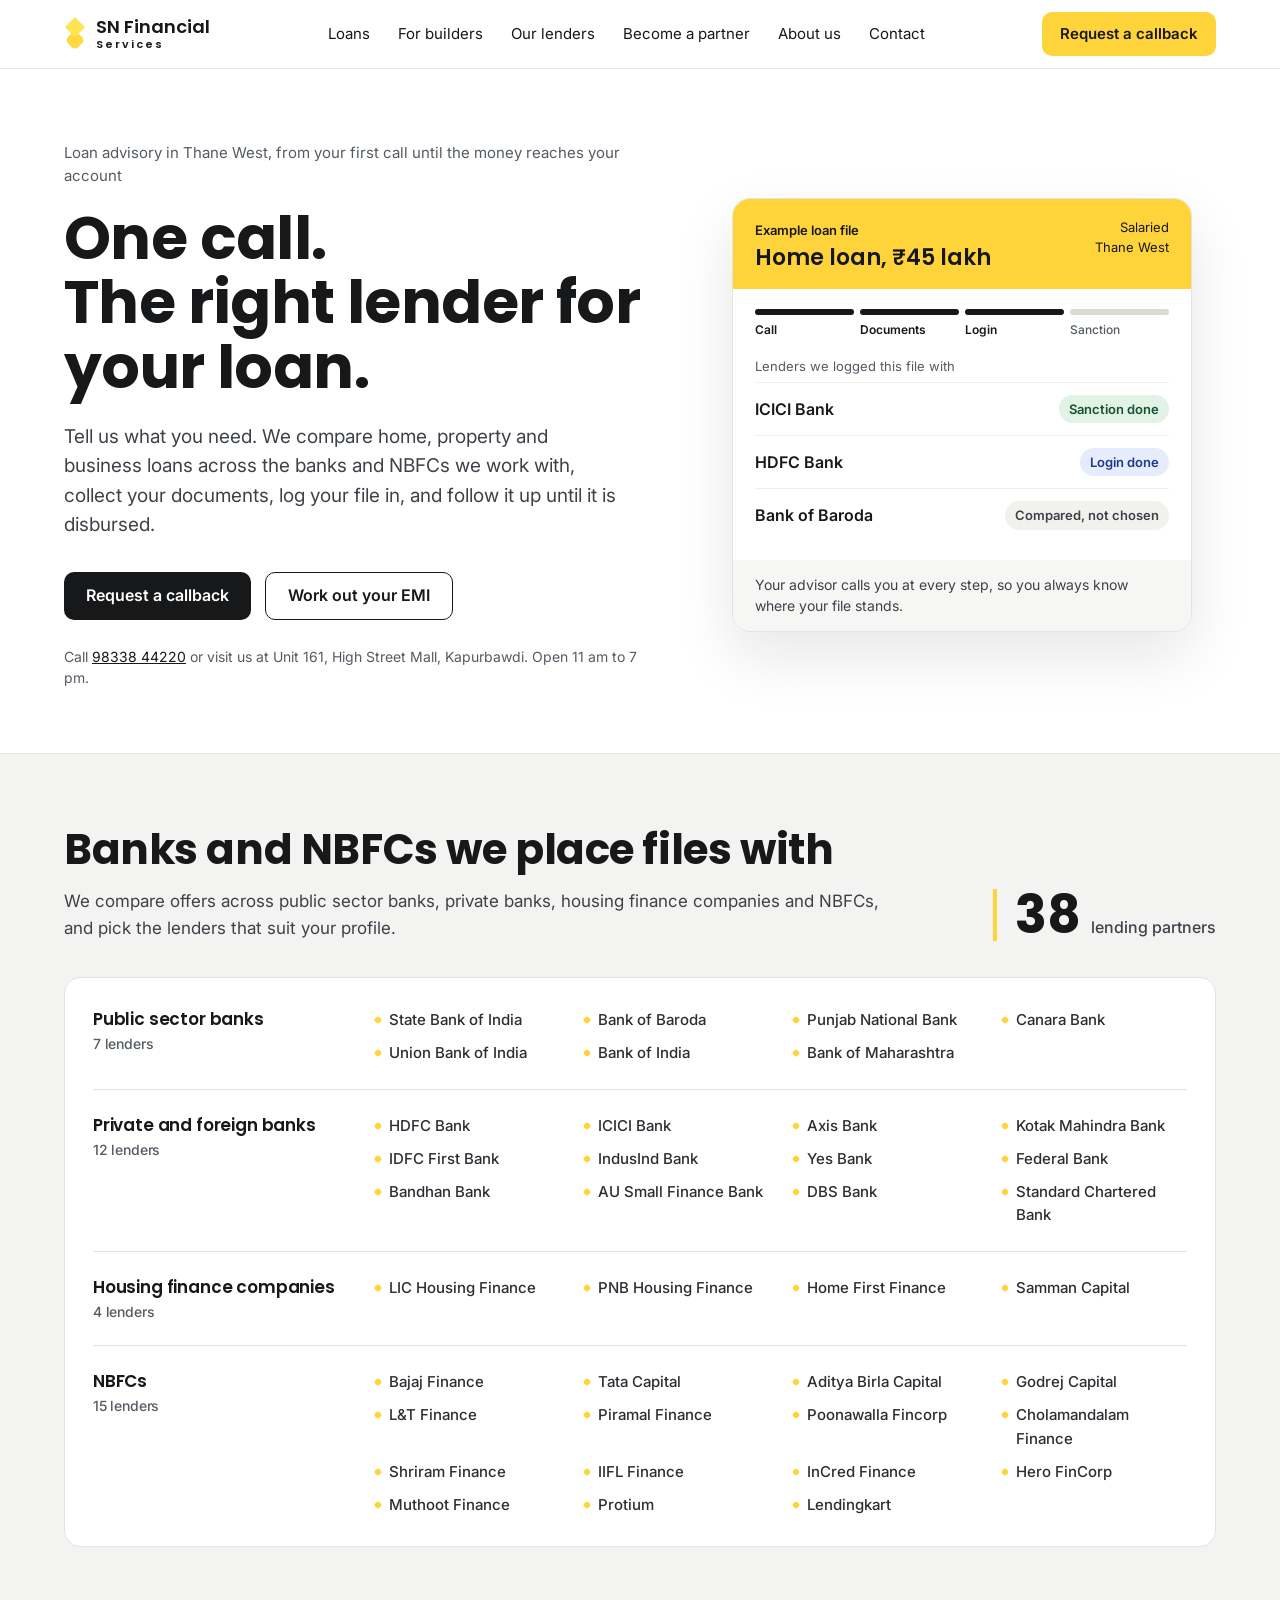
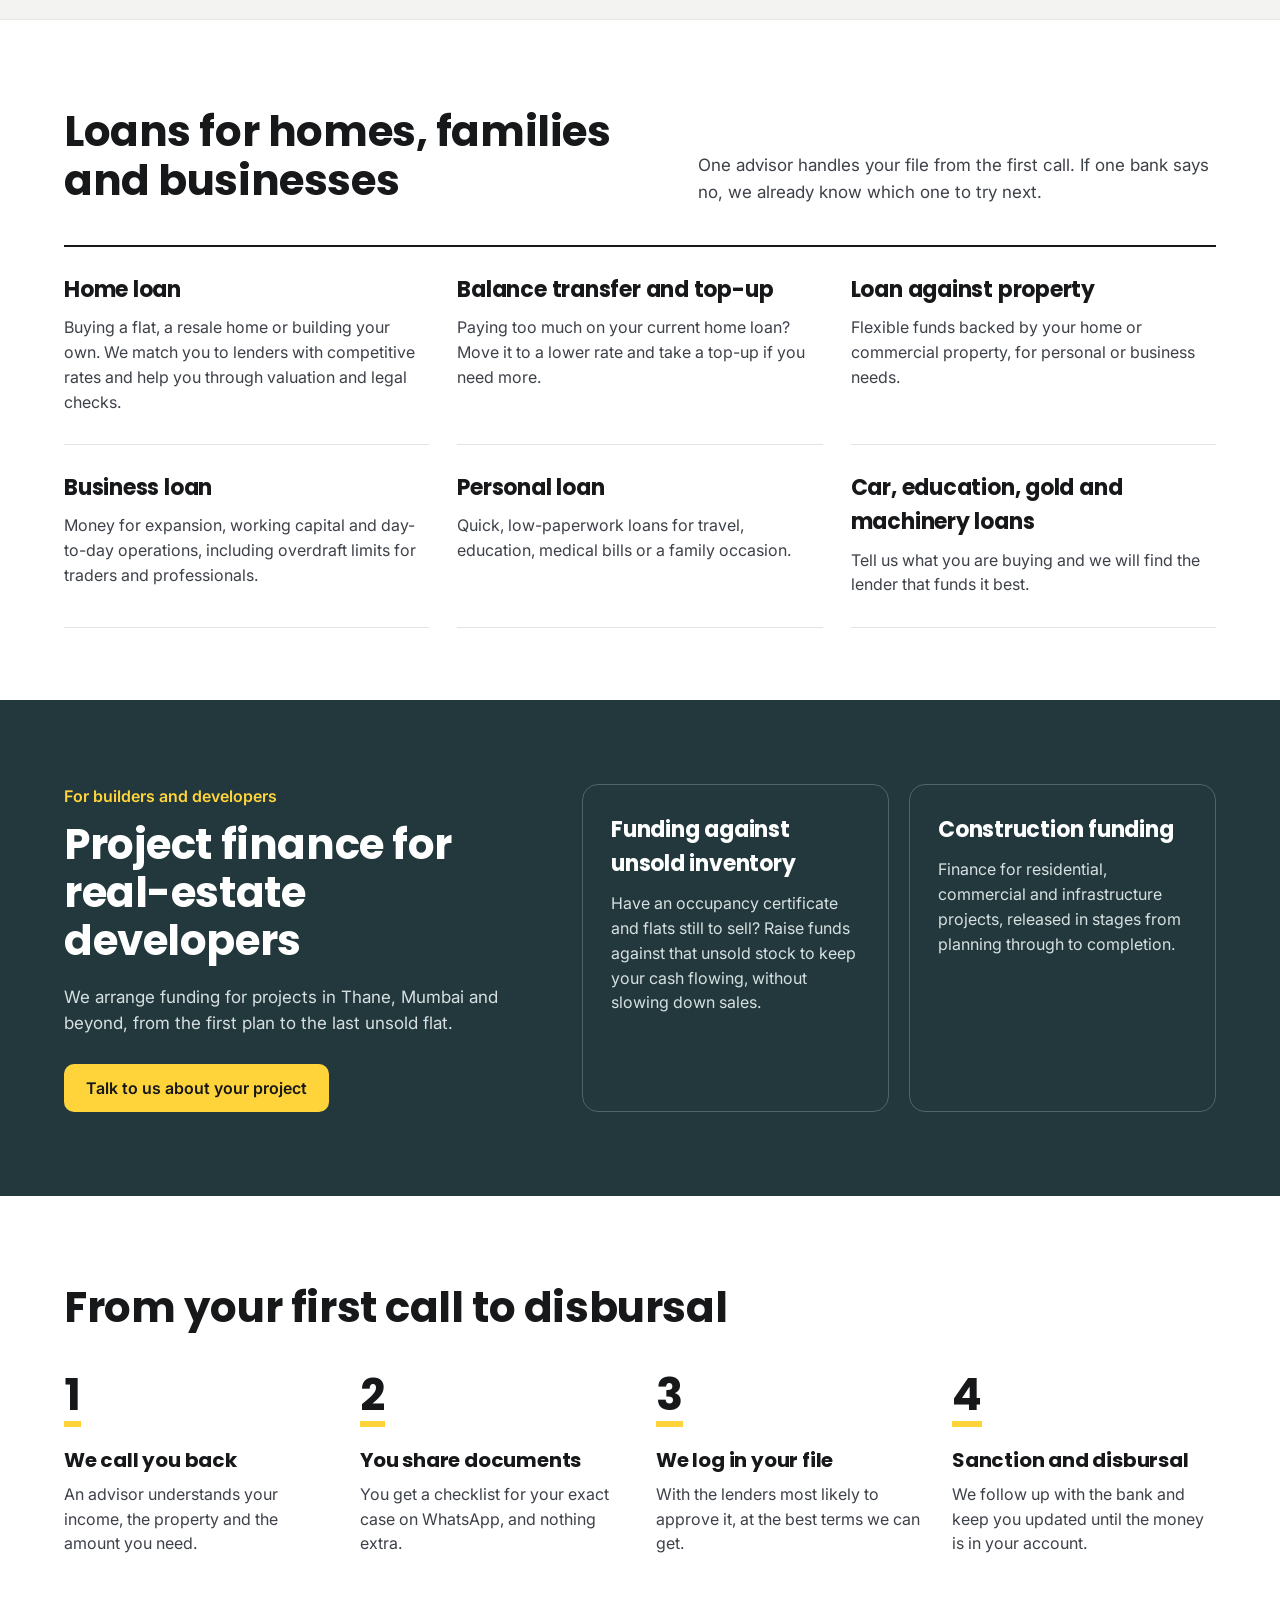
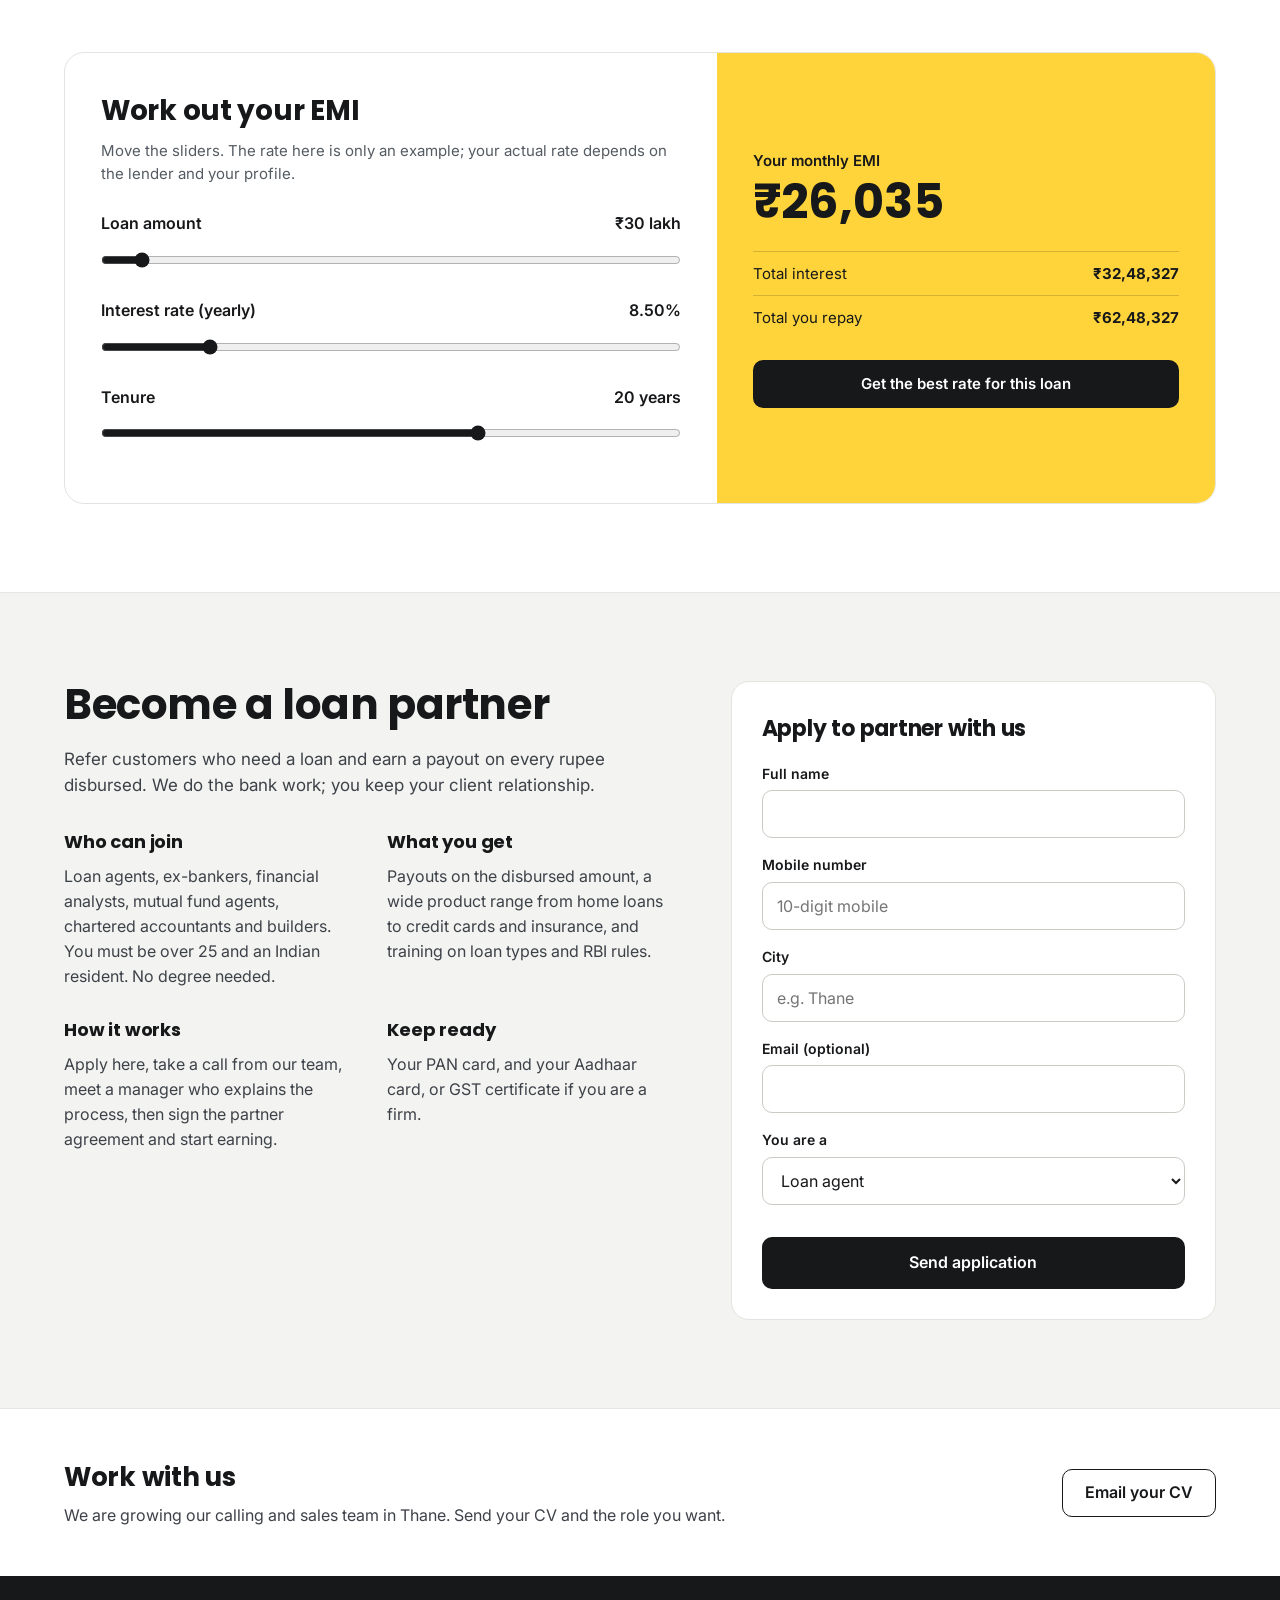
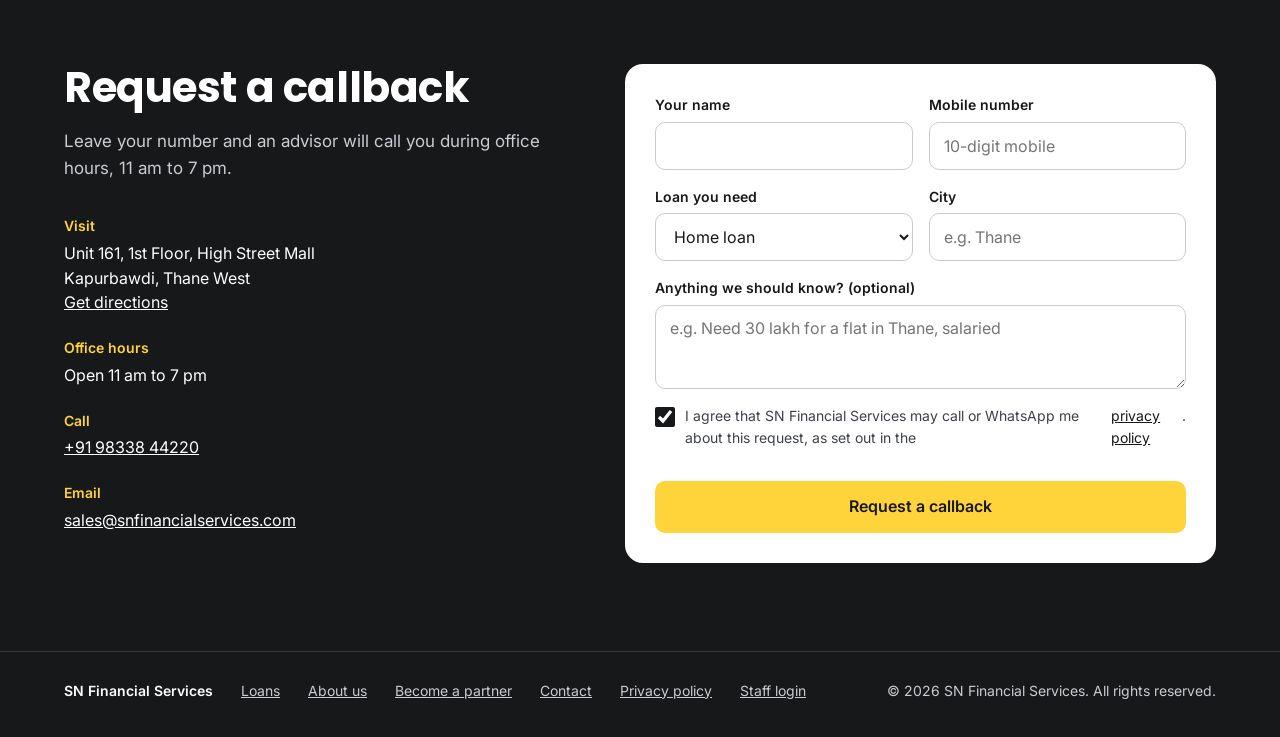
==== commit b601d044: "Website: new design for home page, add About us and Privacy policy pages - Home: new hero, grouped l" ====
--- a/index.html
+++ b/index.html
@@ -1,311 +1,271 @@
-<!DOCTYPE html>
+<!doctype html>
 <html lang="en">
 <head>
-<meta charset="UTF-8">
+<meta charset="utf-8">
 <meta name="viewport" content="width=device-width, initial-scale=1">
-<title>SN Financial Services – Every kind of loan, with an advisor who calls you back</title>
-<meta name="description" content="SN Financial Services helps you compare and apply for every kind of loan – personal, business, home, property, car, gold, education and more. Request a callback from an advisor.">
-<link rel="preconnect" href="https://fonts.googleapis.com"><link rel="preconnect" href="https://fonts.gstatic.com" crossorigin>
-<link href="https://fonts.googleapis.com/css2?family=Bricolage+Grotesque:opsz,wght@12..96,500;12..96,700;12..96,800&family=Public+Sans:wght@400;500;600&display=swap" rel="stylesheet">
-<style>
-:root{
-  --ink:#12232A; --teal:#0E3B43; --teal-2:#15535D; --marigold:#F2A900; --marigold-soft:#FFF3D1;
-  --mint:#DCEFE9; --paper:#F6F8F7; --white:#fff; --slate:#56676C; --line:#D9E2E0;
-  --display:"Bricolage Grotesque",system-ui,sans-serif; --body:"Public Sans",system-ui,sans-serif;
-}
-*{box-sizing:border-box}
-html{scroll-behavior:smooth}
-@media (prefers-reduced-motion:reduce){html{scroll-behavior:auto}*{animation:none!important;transition:none!important}}
-body{margin:0;background:var(--paper);color:var(--ink);font-family:var(--body);font-size:17px;line-height:1.6}
-a{color:inherit}
-:focus-visible{outline:3px solid var(--marigold);outline-offset:2px;border-radius:4px}
-.wrap{max-width:1160px;margin:0 auto;padding:0 24px}
-h1,h2,h3{font-family:var(--display);line-height:1.08;margin:0;letter-spacing:-.01em}
-h1{font-size:clamp(40px,5.6vw,70px);font-weight:800}
-h2{font-size:clamp(30px,3.6vw,44px);font-weight:700}
-h3{font-size:21px;font-weight:700}
-p{margin:0}
-
-/* header */
-.top{position:sticky;top:0;z-index:20;background:rgba(246,248,247,.92);backdrop-filter:blur(8px);border-bottom:1px solid var(--line)}
-.top .wrap{display:flex;align-items:center;gap:28px;height:68px}
-.brand{display:flex;align-items:center;gap:10px;text-decoration:none;font-family:var(--display);font-weight:700;font-size:19px}
-.mark{width:38px;height:38px;border-radius:10px;background:var(--teal);color:var(--marigold);display:grid;place-items:center;font-weight:800;font-size:17px;letter-spacing:-.04em}
-nav.links{display:flex;gap:24px;margin-left:auto}
-nav.links a{text-decoration:none;color:var(--slate);font-weight:500;font-size:15px}
-nav.links a:hover{color:var(--ink)}
-.btn{display:inline-flex;align-items:center;justify-content:center;gap:8px;border-radius:999px;padding:13px 22px;font-weight:600;font-size:16px;text-decoration:none;border:2px solid transparent;cursor:pointer;font-family:var(--body)}
-.btn-gold{background:var(--marigold);color:var(--ink)}
-.btn-gold:hover{background:#FFB915}
-.btn-line{border-color:var(--teal);color:var(--teal);background:transparent}
-.btn-line:hover{background:var(--teal);color:#fff}
-.btn-sm{padding:8px 16px;font-size:14px}
-@media(max-width:820px){nav.links{display:none}.top .btn-sm{margin-left:auto}}
-.btn{white-space:nowrap}
-@media(max-width:480px){.brand{font-size:16px;gap:8px;white-space:nowrap}.mark{width:34px;height:34px;font-size:15px}.top .wrap{gap:12px}.top .btn-sm{padding:7px 13px;font-size:13.5px}.hero p.lead{font-size:18px}}
-
-/* hero */
-.hero{padding:72px 0 88px}
-.hero .wrap{display:grid;grid-template-columns:1.1fr .9fr;gap:56px;align-items:center}
-.hero p.lead{font-size:20px;color:var(--slate);max-width:34ch;margin:24px 0 32px}
-.hero .ctas{display:flex;gap:12px;flex-wrap:wrap}
-.hero .note{margin-top:22px;font-size:14px;color:var(--slate)}
-@media(max-width:900px){.hero .wrap{grid-template-columns:1fr;gap:40px}.hero{padding:48px 0 64px}}
-
-/* EMI calculator: the one loud element */
-.emi{background:var(--teal);color:#EAF4F2;border-radius:28px;padding:30px 30px 26px;box-shadow:0 30px 60px -30px rgba(14,59,67,.55);position:relative;overflow:hidden}
-.emi::after{content:"₹";position:absolute;right:-18px;bottom:-70px;font-family:var(--display);font-weight:800;font-size:260px;line-height:1;color:rgba(242,169,0,.09);pointer-events:none}
-.emi h2{font-size:22px;color:#fff}
-.emi .sub{font-size:14px;color:#A9C6C2;margin-top:4px}
-.fld{margin-top:22px}
-.fld .row{display:flex;justify-content:space-between;align-items:baseline;gap:12px}
-.fld label{font-size:15px;color:#CFE3DF}
-.fld output{font-family:var(--display);font-weight:700;font-size:20px;color:#fff;font-variant-numeric:tabular-nums}
-input[type=range]{width:100%;margin:10px 0 0;accent-color:var(--marigold);height:28px;cursor:pointer}
-.result{margin-top:24px;padding-top:20px;border-top:1px solid rgba(255,255,255,.15);display:flex;align-items:flex-end;justify-content:space-between;gap:16px;flex-wrap:wrap;position:relative;z-index:1}
-.result .k{font-size:14px;color:#A9C6C2}
-.result .big{font-family:var(--display);font-weight:800;font-size:46px;color:var(--marigold);line-height:1;font-variant-numeric:tabular-nums;margin-top:4px}
-.result .big small{font-size:18px;color:#CFE3DF;font-weight:600}
-.split{display:flex;gap:20px;font-size:14px;color:#CFE3DF;margin-top:10px;position:relative;z-index:1}
-.split b{color:#fff;font-weight:600}
-.emi .fine{font-size:12.5px;color:#8FB0AB;margin-top:16px;position:relative;z-index:1}
-
-/* services */
-section{padding:88px 0}
-.svc .wrap{display:grid;grid-template-columns:.7fr 1.6fr;gap:56px;align-items:start}
-.svc .intro{position:sticky;top:96px}
-.svc .intro p{color:var(--slate);margin-top:18px;max-width:36ch}
-.svc ul{list-style:none;margin:0;padding:0;display:grid;grid-template-columns:repeat(3,1fr);column-gap:28px;border-top:1px solid var(--line)}
-.svc li{padding:22px 0;border-bottom:1px solid var(--line)}
-.svc li h3{font-size:18.5px}
-.svc li .ic{width:40px;height:40px;border-radius:12px;background:var(--mint);display:grid;place-items:center;margin-bottom:14px}
-.svc li .ic svg{width:24px;height:24px;stroke:var(--teal);fill:none;stroke-width:1.8;stroke-linecap:round;stroke-linejoin:round}
-.svc li p{color:var(--slate);font-size:15.5px;margin-top:6px}
-@media(max-width:1000px){.svc .wrap{grid-template-columns:1fr;gap:28px}.svc .intro{position:static}}
-@media(max-width:760px){.svc ul{grid-template-columns:1fr 1fr}}
-@media(max-width:480px){.svc ul{grid-template-columns:1fr}}
-
-/* how it works – a real sequence */
-.how{background:var(--white);border-top:1px solid var(--line);border-bottom:1px solid var(--line)}
-.how h2{max-width:20ch}
-.steps{list-style:none;margin:48px 0 0;padding:0;display:grid;grid-template-columns:repeat(4,1fr);gap:28px;counter-reset:s;position:relative}
-.steps::before{content:"";position:absolute;top:22px;left:22px;right:12%;height:2px;background:repeating-linear-gradient(90deg,var(--marigold) 0 10px,transparent 10px 18px)}
-.steps li{counter-increment:s;position:relative}
-.steps li::before{content:counter(s);display:grid;place-items:center;width:46px;height:46px;border-radius:50%;background:var(--teal);color:var(--marigold);font-family:var(--display);font-weight:800;font-size:20px;margin-bottom:18px;position:relative}
-.steps p{color:var(--slate);font-size:15.5px;margin-top:6px}
-@media(max-width:900px){.steps{grid-template-columns:1fr 1fr}.steps::before{display:none}}
-@media(max-width:560px){.steps{grid-template-columns:1fr}}
-
-/* why */
-.why .wrap{display:grid;grid-template-columns:1fr 1fr;gap:56px;align-items:start}
-.why dl{margin:0}
-.why dt{font-family:var(--display);font-weight:700;font-size:20px;margin-top:26px}
-.why dt:first-child{margin-top:0}
-.why dd{margin:6px 0 0;color:var(--slate)}
-.quote{background:var(--marigold-soft);border-radius:24px;padding:36px;font-family:var(--display);font-size:clamp(24px,2.6vw,32px);font-weight:600;line-height:1.25;color:var(--teal)}
-.quote span{display:block;font-family:var(--body);font-size:15px;font-weight:500;color:var(--slate);margin-top:18px;line-height:1.5}
-@media(max-width:900px){.why .wrap{grid-template-columns:1fr;gap:36px}}
-
-/* callback */
-.cb{background:var(--teal);color:#EAF4F2}
-.cb .wrap{display:grid;grid-template-columns:.9fr 1.1fr;gap:56px;align-items:start}
-.cb h2{color:#fff}
-.cb .intro p{color:#B9D3CF;margin-top:16px;max-width:38ch}
-.contact{margin-top:32px;display:grid;gap:14px;font-size:16px}
-.contact a{color:#fff;text-decoration:none;font-weight:600}
-.contact a:hover{text-decoration:underline}
-.contact .lbl{display:block;font-size:13.5px;color:#8FB0AB}
-form.card{background:var(--white);color:var(--ink);border-radius:24px;padding:30px}
-.grid2{display:grid;grid-template-columns:1fr 1fr;gap:16px}
-@media(max-width:560px){.grid2{grid-template-columns:1fr}}
-form label{display:block;font-size:14.5px;font-weight:600;margin:16px 0 6px}
-form .grid2 label{margin-top:0}
-form input,form select,form textarea{width:100%;font:inherit;font-size:16px;color:var(--ink);background:var(--paper);border:1.5px solid var(--line);border-radius:12px;padding:12px 14px}
-form input:focus,form select:focus,form textarea:focus{outline:none;border-color:var(--teal-2);box-shadow:0 0 0 3px var(--mint)}
-form textarea{min-height:88px;resize:vertical}
-.consent{display:flex;gap:10px;align-items:flex-start;font-size:14px;color:var(--slate);margin-top:16px}
-.consent input{width:18px;height:18px;margin-top:3px;accent-color:var(--teal)}
-form .btn{width:100%;margin-top:20px}
-.hp{position:absolute;left:-9999px}
-.msg{margin-top:14px;font-size:15px;min-height:1.2em}
-.msg.err{color:#B42318}
-.done{text-align:center;padding:30px 10px}
-.done .tick{width:64px;height:64px;border-radius:50%;background:var(--mint);display:grid;place-items:center;margin:0 auto 18px}
-.done .tick svg{width:30px;height:30px;stroke:var(--teal);stroke-width:2.5;fill:none}
-.done p{color:var(--slate);margin-top:10px}
-@media(max-width:900px){.cb .wrap{grid-template-columns:1fr;gap:36px}}
-
-/* footer */
-footer{background:var(--ink);color:#B4C2C5;padding:48px 0 36px;font-size:14.5px}
-footer .wrap{display:grid;grid-template-columns:1.4fr 1fr 1fr;gap:40px}
-footer .brand{color:#fff}
-footer h4{font-family:var(--display);color:#fff;font-size:16px;margin:0 0 12px}
-footer ul{list-style:none;margin:0;padding:0;display:grid;gap:8px}
-footer a{text-decoration:none;color:#DCE6E8}
-footer a:hover{color:var(--marigold)}
-footer .disc{grid-column:1/-1;border-top:1px solid rgba(255,255,255,.1);padding-top:22px;font-size:13px;color:#8C9DA1;max-width:none}
-@media(max-width:760px){footer .wrap{grid-template-columns:1fr}}
-.sr{position:absolute;width:1px;height:1px;overflow:hidden;clip:rect(0 0 0 0)}
-</style>
+<title>SN Financial Services – home, property and business loans in Thane</title>
+<meta name="description" content="SN Financial Services, Thane West. We compare home loans, loan against property, business loans and project funding across banks and NBFCs, and follow your file up until it is disbursed.">
+<meta name="theme-color" content="#17181a">
+<link rel="icon" href="data:image/svg+xml,%3Csvg xmlns='http://www.w3.org/2000/svg' viewBox='0 0 64 104'%3E%3Crect x='-21' y='-21' width='42' height='42' rx='13' transform='translate(32 70) rotate(45)' fill='%23FFD93D'/%3E%3Crect x='-21' y='-21' width='42' height='42' rx='3' transform='translate(32 32) rotate(45)' fill='%23FFE352'/%3E%3C/svg%3E">
+<link rel="preconnect" href="https://fonts.googleapis.com">
+<link rel="preconnect" href="https://fonts.gstatic.com" crossorigin>
+<link href="https://fonts.googleapis.com/css2?family=Inter:wght@400;500;600&family=Poppins:wght@500;600;700&display=swap" rel="stylesheet">
+<link rel="stylesheet" href="site.css">
 </head>
 <body>
 
-<header class="top"><div class="wrap">
-  <a class="brand" href="#top" aria-label="SN Financial Services – home"><span class="mark">SN</span>SN Financial Services</a>
-  <nav class="links" aria-label="Main">
-    <a href="#services">Loans we offer</a>
-    <a href="#how">How it works</a>
-    <a href="#callback">Contact</a>
+<header class="top">
+  <div class="wrap">
+    <a class="brand" href="#top" aria-label="SN Financial Services, home">
+      <svg width="22" height="36" viewBox="0 0 64 104" aria-hidden="true"><rect x="-21" y="-21" width="42" height="42" rx="13" transform="translate(32 70) rotate(45)" fill="#FFD93D"/><rect x="-21" y="-21" width="42" height="42" rx="3" transform="translate(32 32) rotate(45)" fill="#FFE352"/></svg>
+      <span><b>SN Financial</b><small>Services</small></span>
+    </a>
+    <nav class="nav" aria-label="Main">
+      <a href="#loans">Loans</a><a href="#builders">For builders</a><a href="#lenders">Our lenders</a><a href="#partner">Become a partner</a><a href="about.html">About us</a><a href="#contact">Contact</a>
+    </nav>
+    <a class="btn y" href="#contact">Request a callback</a>
+    <button class="menuBtn" id="menuBtn" type="button" aria-expanded="false" aria-controls="drawer" aria-label="Open menu">
+      <svg width="22" height="22" viewBox="0 0 24 24" fill="none" stroke="#17181a" stroke-width="2" stroke-linecap="round" aria-hidden="true"><path d="M4 7h16M4 12h16M4 17h16"/></svg>
+    </button>
+  </div>
+  <nav class="drawer" id="drawer" aria-label="Menu">
+    <a href="#loans">Loans</a><a href="#builders">For builders</a><a href="#lenders">Our lenders</a><a href="#emi">EMI calculator</a><a href="#partner">Become a partner</a><a href="about.html">About us</a><a href="#contact">Contact</a>
   </nav>
-  <a class="btn btn-line btn-sm" href="crm/">Staff login</a>
-</div></header>
+</header>
 
 <main id="top">
-<section class="hero"><div class="wrap">
-  <div>
-    <h1>The right loan, explained over one phone call.</h1>
-    <p class="lead">Personal, business, home, car, gold or education – whatever loan you need, tell us. An SN advisor calls you back, compares offers from banks and NBFCs, and helps you with the paperwork until the money reaches your account.</p>
-    <div class="ctas">
-      <a class="btn btn-gold" href="#callback">Request a callback</a>
-      <a class="btn btn-line" id="callTop" href="#callback">Call us</a>
-    </div>
-    <p class="note">No charges for the call. Your details are used only to contact you about your request.</p>
-  </div>
-
-  <div class="emi" aria-labelledby="emiTitle">
-    <h2 id="emiTitle">What will my EMI be?</h2>
-    <p class="sub">Move the sliders to see your monthly instalment.</p>
-    <div class="fld"><div class="row"><label for="amt">Loan amount</label><output id="amtOut" for="amt"></output></div>
-      <input type="range" id="amt" min="50000" max="5000000" step="10000" value="500000"></div>
-    <div class="fld"><div class="row"><label for="yrs">Tenure</label><output id="yrsOut" for="yrs"></output></div>
-      <input type="range" id="yrs" min="1" max="20" step="1" value="5"></div>
-    <div class="fld"><div class="row"><label for="rate">Interest rate (per year)</label><output id="rateOut" for="rate"></output></div>
-      <input type="range" id="rate" min="7" max="24" step="0.25" value="11"></div>
-    <div class="result">
-      <div><div class="k">Monthly EMI</div><div class="big" id="emiOut" aria-live="polite"></div></div>
-      <a class="btn btn-gold btn-sm" href="#callback" id="emiCta">Get a callback for this loan</a>
-    </div>
-    <div class="split"><span>Total interest <b id="intOut"></b></span><span>Total payable <b id="totOut"></b></span></div>
-    <p class="fine">An estimate only. Your actual rate and EMI depend on the lender and your profile.</p>
-  </div>
-</div></section>
-
-<section class="svc" id="services"><div class="wrap">
-  <div class="intro">
-    <h2>Every kind of loan, one advisor</h2>
-    <p>Salaried, self-employed or running a business – one SN advisor finds the right lender and handles your loan from start to finish.</p>
-    <a class="btn btn-gold" href="#callback" style="margin-top:28px">Ask about a loan</a>
-  </div>
-  <ul>
-    <li><div class="ic"><svg viewBox="0 0 24 24"><circle cx="12" cy="8" r="4"/><path d="M4 21c0-4 4-6 8-6s8 2 8 6"/></svg></div><h3>Personal loan</h3><p>For weddings, travel, medical bills or any personal need. No collateral.</p></li>
-    <li><div class="ic"><svg viewBox="0 0 24 24"><rect x="3" y="7" width="18" height="13" rx="2"/><path d="M8 7V5a2 2 0 0 1 2-2h4a2 2 0 0 1 2 2v2M3 13h18"/></svg></div><h3>Business loan</h3><p>Funds to start, run or grow a shop, trading firm or small business.</p></li>
-    <li><div class="ic"><svg viewBox="0 0 24 24"><path d="M3 11 12 4l9 7"/><path d="M5 10v10h14V10M10 20v-6h4v6"/></svg></div><h3>Home loan</h3><p>Buy a flat or house, build on your plot, or renovate.</p></li>
-    <li><div class="ic"><svg viewBox="0 0 24 24"><path d="M4 21V9l8-5 8 5v12"/><circle cx="12" cy="13" r="3"/><path d="M12 16v5"/></svg></div><h3>Loan against property</h3><p>A larger amount for a longer tenure, against a home or shop you own.</p></li>
-    <li><div class="ic"><svg viewBox="0 0 24 24"><path d="M4 8h13l-3-3M20 16H7l3 3"/></svg></div><h3>Balance transfer & top-up</h3><p>Move an existing loan to a lower rate, and borrow a little more if needed.</p></li>
-    <li><div class="ic"><svg viewBox="0 0 24 24"><path d="M5 16V12l2-5h10l2 5v4"/><path d="M3 16h18v2H3z"/><circle cx="7.5" cy="18.5" r="1.5"/><circle cx="16.5" cy="18.5" r="1.5"/></svg></div><h3>Car loan</h3><p>New or used car, for personal or commercial use.</p></li>
-    <li><div class="ic"><svg viewBox="0 0 24 24"><circle cx="6" cy="17" r="3"/><circle cx="18" cy="17" r="3"/><path d="M6 17l4-7h5l3 7M13 6h3"/></svg></div><h3>Two-wheeler loan</h3><p>Bikes and scooters, with low down payments.</p></li>
-    <li><div class="ic"><svg viewBox="0 0 24 24"><path d="M6 9h12l2 4H4z"/><path d="M4 13l2 6h12l2-6"/></svg></div><h3>Gold loan</h3><p>Quick funds against your gold jewellery, often the same day.</p></li>
-    <li><div class="ic"><svg viewBox="0 0 24 24"><path d="M2 9l10-5 10 5-10 5z"/><path d="M6 11v5c3 2 9 2 12 0v-5"/></svg></div><h3>Education loan</h3><p>Fees and living costs for studies in India or abroad.</p></li>
-    <li><div class="ic"><svg viewBox="0 0 24 24"><path d="M4 19V5M4 19h16"/><path d="M8 15l4-4 3 3 5-6"/></svg></div><h3>Working capital & MSME</h3><p>Overdraft, cash credit and Mudra-type loans for running costs.</p></li>
-    <li><div class="ic"><svg viewBox="0 0 24 24"><circle cx="12" cy="12" r="3"/><path d="M12 2v3M12 19v3M2 12h3M19 12h3M4.9 4.9l2.1 2.1M17 17l2.1 2.1M4.9 19.1 7 17M17 7l2.1-2.1"/></svg></div><h3>Machinery & equipment loan</h3><p>Buy machines, tools or medical equipment and pay in EMIs.</p></li>
-    <li><div class="ic"><svg viewBox="0 0 24 24"><rect x="4" y="3" width="16" height="18" rx="2"/><path d="M9 3v4h6V3M8 12h8M8 16h5"/></svg></div><h3>Loans for professionals</h3><p>For doctors, CAs, architects and other professionals to set up or expand practice.</p></li>
-  </ul>
-</div></section>
-
-<section class="how" id="how"><div class="wrap">
-  <h2>From request to money in your account</h2>
-  <ol class="steps">
-    <li><h3>Tell us what you need</h3><p>Fill the short form or call us. It takes under a minute.</p></li>
-    <li><h3>An advisor calls you</h3><p>We understand your income, needs and existing loans. No jargon.</p></li>
-    <li><h3>Compare and apply</h3><p>You see the offers that fit you, choose one, and we help collect the documents.</p></li>
-    <li><h3>Get your money</h3><p>We follow up with the lender until the loan is approved and disbursed.</p></li>
-  </ol>
-</div></section>
-
-<section class="why"><div class="wrap">
-  <dl>
-    <dt>A real person on the phone</dt><dd>You speak to the same advisor throughout, not a chatbot or a call-centre queue.</dd>
-    <dt>Several lenders, one conversation</dt><dd>We compare options across banks and NBFCs, so you don't have to apply in five places.</dd>
-    <dt>Clear about costs</dt><dd>Interest, processing fees and charges are explained before you sign anything.</dd>
-    <dt>Help with the paperwork</dt><dd>We tell you exactly which documents are needed and check them before they go to the lender.</dd>
-  </dl>
-  <div class="quote">Most people don't need more loan offers. They need someone to explain which one is right.
-    <span>That's the job of every SN advisor.</span></div>
-</div></section>
-
-<section class="cb" id="callback"><div class="wrap">
-  <div class="intro">
-    <h2>Request a callback</h2>
-    <p>Leave your number and an advisor will call you during working hours, usually the same day.</p>
-    <div class="contact">
-      <div><span class="lbl">Phone</span><a id="cPhone" href="#"></a></div>
-      <div><span class="lbl">Email</span><a id="cEmail" href="#"></a></div>
-      <div><span class="lbl">Office</span><span id="cAddr"></span></div>
-      <div><span class="lbl">Hours</span><span id="cHours"></span></div>
-    </div>
-  </div>
-
-  <form class="card" id="enq" novalidate>
-    <div id="formBody">
-      <div class="grid2">
-        <div><label for="fName">Your name</label><input id="fName" name="name" autocomplete="name" required maxlength="80"></div>
-        <div><label for="fPhone">Mobile number</label><input id="fPhone" name="phone" type="tel" inputmode="numeric" autocomplete="tel-national" placeholder="10-digit mobile" required maxlength="18"></div>
-      </div>
-      <div class="grid2" style="margin-top:16px">
-        <div><label for="fCity">City</label><input id="fCity" name="city" autocomplete="address-level2" maxlength="60"></div>
-        <div><label for="fNeed">I'm looking for</label>
-          <select id="fNeed" name="need">
-            <option>Personal loan</option><option>Business loan</option><option>Home loan</option><option>Loan against property</option><option>Balance transfer & top-up</option><option>Car loan</option><option>Two-wheeler loan</option><option>Gold loan</option><option>Education loan</option><option>Working capital & MSME</option><option>Machinery & equipment loan</option><option>Loans for professionals</option><option>Not sure yet</option>
-          </select></div>
-      </div>
-      <label for="fMsg">Anything we should know? <span style="font-weight:400;color:var(--slate)">(optional)</span></label>
-      <textarea id="fMsg" name="msg" maxlength="400" placeholder="e.g. Need ₹5 lakh for 3 years, salaried"></textarea>
-      <input class="hp" tabindex="-1" autocomplete="off" name="website" id="fWeb" aria-hidden="true">
-      <label class="consent"><input type="checkbox" id="fOk" required> <span>I agree to be contacted by SN Financial Services by phone or WhatsApp about this request.</span></label>
-      <button class="btn btn-gold" id="fBtn" type="submit">Request a callback</button>
-      <div class="msg" id="fMsgOut" role="status"></div>
-    </div>
-  </form>
-</div></section>
+<section class="hero">
+  <div class="wrap">
+    <div class="txt">
+      <p class="kick">Loan advisory in Thane West, from your first call until the money reaches your account</p>
+      <h1>One call.<br>The right lender for your loan.</h1>
+      <p class="lead">Tell us what you need. We compare home, property and business loans across the banks and NBFCs we work with, collect your documents, log your file in, and follow it up until it is disbursed.</p>
+      <div class="ctas">
+        <a class="btn k" href="#contact">Request a callback</a>
+        <a class="btn o" href="#emi">Work out your EMI</a>
+      </div>
+      <p class="addr">Call <a href="tel:+919833844220">98338 44220</a> or visit us at Unit 161, High Street Mall, Kapurbawdi. Open 11 am to 7 pm.</p>
+    </div>
+    <div class="fileWrap" aria-label="Example of how we track a loan file">
+      <div class="file">
+        <div class="hd"><div><small>Example loan file</small><b>Home loan, ₹45 lakh</b></div><span>Salaried<br>Thane West</span></div>
+        <div class="steps4" aria-label="Progress: call, documents and login done; sanction next">
+          <div><i></i><em>Call</em></div><div><i></i><em>Documents</em></div><div><i></i><em>Login</em></div><div class="off"><i></i><em>Sanction</em></div>
+        </div>
+        <div class="lbl">Lenders we logged this file with</div>
+        <ul>
+          <li>ICICI Bank<span class="pill g">Sanction done</span></li>
+          <li>HDFC Bank<span class="pill b">Login done</span></li>
+          <li>Bank of Baroda<span class="pill n">Compared, not chosen</span></li>
+        </ul>
+        <div class="ft">Your advisor calls you at every step, so you always know where your file stands.</div>
+      </div>
+    </div>
+  </div>
+</section>
+
+<section class="lenders" id="lenders">
+  <div class="wrap">
+    <div class="lhead">
+      <div>
+        <h2 class="h2">Banks and NBFCs we place files with</h2>
+        <p class="lead">We compare offers across public sector banks, private banks, housing finance companies and NBFCs, and pick the lenders that suit your profile.</p>
+      </div>
+      <div class="lstat"><b id="lenderCount"></b><span>lending partners</span></div>
+    </div>
+    <div class="lgrid" id="lenderGrid"></div>
+  </div>
+</section>
+
+<section id="loans">
+  <div class="wrap sec">
+    <div class="secHead">
+      <h2 class="h2">Loans for homes, families and businesses</h2>
+      <p class="lead">One advisor handles your file from the first call. If one bank says no, we already know which one to try next.</p>
+    </div>
+    <div class="loans">
+      <div><h3>Home loan</h3><p>Buying a flat, a resale home or building your own. We match you to lenders with competitive rates and help you through valuation and legal checks.</p></div>
+      <div><h3>Balance transfer and top-up</h3><p>Paying too much on your current home loan? Move it to a lower rate and take a top-up if you need more.</p></div>
+      <div><h3>Loan against property</h3><p>Flexible funds backed by your home or commercial property, for personal or business needs.</p></div>
+      <div><h3>Business loan</h3><p>Money for expansion, working capital and day-to-day operations, including overdraft limits for traders and professionals.</p></div>
+      <div><h3>Personal loan</h3><p>Quick, low-paperwork loans for travel, education, medical bills or a family occasion.</p></div>
+      <div><h3>Car, education, gold and machinery loans</h3><p>Tell us what you are buying and we will find the lender that funds it best.</p></div>
+    </div>
+  </div>
+</section>
+
+<section class="dark" id="builders">
+  <div class="wrap">
+    <div class="l">
+      <p class="tag">For builders and developers</p>
+      <h2 class="h2">Project finance for real-estate developers</h2>
+      <p class="lead">We arrange funding for projects in Thane, Mumbai and beyond, from the first plan to the last unsold flat.</p>
+      <a class="btn y" href="#contact" data-need="Project or construction funding">Talk to us about your project</a>
+    </div>
+    <div class="r">
+      <div class="card"><h3>Funding against unsold inventory</h3><p>Have an occupancy certificate and flats still to sell? Raise funds against that unsold stock to keep your cash flowing, without slowing down sales.</p></div>
+      <div class="card"><h3>Construction funding</h3><p>Finance for residential, commercial and infrastructure projects, released in stages from planning through to completion.</p></div>
+    </div>
+  </div>
+</section>
+
+<section>
+  <div class="wrap sec" style="padding-bottom:40px">
+    <h2 class="h2" style="margin-bottom:40px">From your first call to disbursal</h2>
+    <ol class="proc">
+      <li><span class="n">1</span><h3>We call you back</h3><p>An advisor understands your income, the property and the amount you need.</p></li>
+      <li><span class="n">2</span><h3>You share documents</h3><p>You get a checklist for your exact case on WhatsApp, and nothing extra.</p></li>
+      <li><span class="n">3</span><h3>We log in your file</h3><p>With the lenders most likely to approve it, at the best terms we can get.</p></li>
+      <li><span class="n">4</span><h3>Sanction and disbursal</h3><p>We follow up with the bank and keep you updated until the money is in your account.</p></li>
+    </ol>
+  </div>
+</section>
+
+<section id="emi">
+  <div class="wrap" style="padding-top:56px;padding-bottom:88px">
+    <div class="emi">
+      <div class="in">
+        <h2>Work out your EMI</h2>
+        <p class="note">Move the sliders. The rate here is only an example; your actual rate depends on the lender and your profile.</p>
+        <label for="amt"><span>Loan amount</span><span id="amtOut"></span></label>
+        <input id="amt" type="range" min="100000" max="50000000" step="100000" value="3000000">
+        <label for="rate"><span>Interest rate (yearly)</span><span id="rateOut"></span></label>
+        <input id="rate" type="range" min="6" max="20" step="0.05" value="8.5">
+        <label for="yrs"><span>Tenure</span><span id="yrsOut"></span></label>
+        <input id="yrs" type="range" min="1" max="30" step="1" value="20">
+      </div>
+      <div class="out" aria-live="polite">
+        <div class="k">Your monthly EMI</div>
+        <div class="v" id="emiOut"></div>
+        <div class="row"><span>Total interest</span><b id="intOut"></b></div>
+        <div class="row"><span>Total you repay</span><b id="totOut"></b></div>
+        <a class="btn k" href="#contact" id="emiCta">Get the best rate for this loan</a>
+      </div>
+    </div>
+  </div>
+</section>
+
+<section class="partner" id="partner">
+  <div class="wrap">
+    <div class="l">
+      <h2 class="h2">Become a loan partner</h2>
+      <p class="lead">Refer customers who need a loan and earn a payout on every rupee disbursed. We do the bank work; you keep your client relationship.</p>
+      <div class="pgrid">
+        <div><h3>Who can join</h3><p>Loan agents, ex-bankers, financial analysts, mutual fund agents, chartered accountants and builders. You must be over 25 and an Indian resident. No degree needed.</p></div>
+        <div><h3>What you get</h3><p>Payouts on the disbursed amount, a wide product range from home loans to credit cards and insurance, and training on loan types and RBI rules.</p></div>
+        <div><h3>How it works</h3><p>Apply here, take a call from our team, meet a manager who explains the process, then sign the partner agreement and start earning.</p></div>
+        <div><h3>Keep ready</h3><p>Your PAN card, and your Aadhaar card, or GST certificate if you are a firm.</p></div>
+      </div>
+    </div>
+    <div class="r" id="pBox">
+      <form class="form" id="pForm" novalidate>
+        <h3>Apply to partner with us</h3>
+        <label class="full">Full name<input id="pName" autocomplete="name" required></label>
+        <label>Mobile number<input id="pPhone" type="tel" inputmode="tel" autocomplete="tel" placeholder="10-digit mobile" required></label>
+        <label>City<input id="pCity" autocomplete="address-level2" placeholder="e.g. Thane"></label>
+        <label class="full">Email (optional)<input id="pEmail" type="email" autocomplete="email"></label>
+        <label class="full">You are a<select id="pRole"><option>Loan agent</option><option>Ex-banker</option><option>Chartered accountant</option><option>Mutual fund agent</option><option>Financial analyst</option><option>Builder</option><option>Other</option></select></label>
+        <div class="hp" aria-hidden="true"><label>Website<input id="pWeb" tabindex="-1" autocomplete="off"></label></div>
+        <p class="msg" id="pMsg" role="alert"></p>
+        <button class="btn k" id="pBtn" type="submit">Send application</button>
+      </form>
+    </div>
+  </div>
+</section>
+
+<section class="careers">
+  <div class="wrap">
+    <div style="flex:1 1 520px;min-width:0"><h2>Work with us</h2><p>We are growing our calling and sales team in Thane. Send your CV and the role you want.</p></div>
+    <a class="btn o" href="mailto:sales@snfinancialservices.com?subject=Job%20application">Email your CV</a>
+  </div>
+</section>
+
+<section class="contact" id="contact">
+  <div class="wrap">
+    <div class="l">
+      <h2 class="h2">Request a callback</h2>
+      <p class="lead">Leave your number and an advisor will call you during office hours, 11 am to 7 pm.</p>
+      <div class="info">
+        <div><div class="k">Visit</div><div class="v">Unit 161, 1st Floor, High Street Mall<br>Kapurbawdi, Thane West</div><a href="https://www.google.com/maps/search/?api=1&query=High+Street+Mall+Kapurbawdi+Thane+West" target="_blank" rel="noopener">Get directions</a></div>
+        <div><div class="k">Office hours</div><div class="v" id="cHours"></div></div>
+        <div id="cPhoneRow"><div class="k">Call</div><div class="v"><a id="cPhone"></a></div></div>
+        <div><div class="k">Email</div><div class="v"><a id="cEmail"></a></div></div>
+      </div>
+    </div>
+    <div class="r" id="cbBox">
+      <form class="form" id="enq" novalidate>
+        <label>Your name<input id="fName" autocomplete="name" required></label>
+        <label>Mobile number<input id="fPhone" type="tel" inputmode="tel" autocomplete="tel" placeholder="10-digit mobile" required></label>
+        <label>Loan you need<select id="fNeed"><option>Home loan</option><option>Balance transfer or top-up</option><option>Loan against property</option><option>Business loan</option><option>Personal loan</option><option>Project or construction funding</option><option>Other</option></select></label>
+        <label>City<input id="fCity" autocomplete="address-level2" placeholder="e.g. Thane"></label>
+        <label class="full">Anything we should know? (optional)<textarea id="fMsg" placeholder="e.g. Need 30 lakh for a flat in Thane, salaried"></textarea></label>
+        <div class="hp" aria-hidden="true"><label>Website<input id="fWeb" tabindex="-1" autocomplete="off"></label></div>
+        <label class="chk full"><input type="checkbox" id="fOk" checked> I agree that SN Financial Services may call or WhatsApp me about this request, as set out in the <a href="privacy.html">privacy policy</a>.</label>
+        <p class="msg" id="fMsgOut" role="alert"></p>
+        <button class="btn y" id="fBtn" type="submit">Request a callback</button>
+      </form>
+    </div>
+  </div>
+</section>
 </main>
 
-<footer><div class="wrap">
-  <div>
-    <a class="brand" href="#top"><span class="mark">SN</span>SN Financial Services</a>
-    <p style="margin-top:14px;max-width:40ch">Every kind of loan, with an advisor who calls you back and stays with you until the money reaches your account.</p>
-  </div>
-  <div><h4>Explore</h4><ul><li><a href="#services">Loans we offer</a></li><li><a href="#how">How it works</a></li><li><a href="#callback">Request a callback</a></li></ul></div>
-  <div><h4>For our team</h4><ul><li><a href="crm/">Staff login (Calling CRM)</a></li></ul></div>
-  <p class="disc">SN Financial Services helps customers compare and apply for loans offered by partner banks and NBFCs. Loan approval, interest rates, fees and terms are decided solely by the lender. © <span id="yr"></span> SN Financial Services.</p>
-</div></footer>
+<footer>
+  <div class="wrap">
+    <span class="nm">SN Financial Services</span>
+    <a href="#loans">Loans</a><a href="about.html">About us</a><a href="#partner">Become a partner</a><a href="#contact">Contact</a><a href="privacy.html">Privacy policy</a><a href="crm/">Staff login</a>
+    <span class="cp">© <span id="yr"></span> SN Financial Services. All rights reserved.</span>
+  </div>
+</footer>
+
+<div class="mbar" id="mbar">
+  <a class="btn o" id="mCall" href="#contact">Call us</a>
+  <a class="btn y" href="#contact">Get a callback</a>
+</div>
 
 <script>
 /* ===== Business details – edit these ===== */
 const CONTACT={
-  phone:"+91 98XXX XXXXX",          // shown on the page and used by the "Call us" buttons
-  email:"",                        // e.g. "info@yourdomain.com"
-  address:"Add your office address",
-  hours:"Mon–Sat, 10 am – 7 pm"
+  phone:"+91 98338 44220",                     // when empty, the Call rows are hidden
+  email:"sales@snfinancialservices.com",
+  hours:"Open 11 am to 7 pm"
 };
-// Same Apps Script the CRM uses – enquiries land in the Leads tab as new, unassigned leads.
+const LENDERS=[
+  ["Public sector banks",["State Bank of India","Bank of Baroda","Punjab National Bank","Canara Bank","Union Bank of India","Bank of India","Bank of Maharashtra"]],
+  ["Private and foreign banks",["HDFC Bank","ICICI Bank","Axis Bank","Kotak Mahindra Bank","IDFC First Bank","IndusInd Bank","Yes Bank","Federal Bank","Bandhan Bank","AU Small Finance Bank","DBS Bank","Standard Chartered Bank"]],
+  ["Housing finance companies",["LIC Housing Finance","PNB Housing Finance","Home First Finance","Samman Capital"]],
+  ["NBFCs",["Bajaj Finance","Tata Capital","Aditya Birla Capital","Godrej Capital","L&T Finance","Piramal Finance","Poonawalla Fincorp","Cholamandalam Finance","Shriram Finance","IIFL Finance","InCred Finance","Hero FinCorp","Muthoot Finance","Protium","Lendingkart"]]
+];
+// Same Apps Script the CRM uses – requests land in the Leads tab as new, unassigned leads.
 const API="https://script.google.com/macros/s/AKfycbz9UyLJzPbROL9kSAAmw0R5uG1qQorrEOr24IMOioQVXcIuIBjir9L90cCasmMoGxGn/exec";
 
 const $=s=>document.querySelector(s);
+const esc=s=>String(s).replace(/[<>&"]/g,c=>({"<":"&lt;",">":"&gt;","&":"&amp;",'"':"&quot;"}[c]));
+const telDigits=CONTACT.phone.replace(/[^\d+]/g,"");
 const telOK=/\d{10}/.test(CONTACT.phone.replace(/\D/g,""));
-$("#cPhone").textContent=CONTACT.phone;$("#cPhone").href=telOK?"tel:"+CONTACT.phone.replace(/[^\d+]/g,""):"#callback";
-if(CONTACT.email){$("#cEmail").textContent=CONTACT.email;$("#cEmail").href="mailto:"+CONTACT.email}else{$("#cEmail").replaceWith(Object.assign(document.createElement("span"),{textContent:"Add your email address"}))}
-$("#cAddr").textContent=CONTACT.address;$("#cHours").textContent=CONTACT.hours;
-if(telOK)$("#callTop").href="tel:"+CONTACT.phone.replace(/[^\d+]/g,"");
+if(telOK){$("#cPhone").textContent=CONTACT.phone;$("#cPhone").href="tel:"+telDigits;$("#mCall").href="tel:"+telDigits}
+else{$("#cPhoneRow").remove();$("#mCall").remove()}
+$("#cEmail").textContent=CONTACT.email;$("#cEmail").href="mailto:"+CONTACT.email;
+$("#cHours").textContent=CONTACT.hours;
 $("#yr").textContent=new Date().getFullYear();
+$("#lenderGrid").innerHTML=LENDERS.map(([g,l])=>`<div class="lgroup"><h3>${esc(g)}<span>${l.length} ${l.length===1?"lender":"lenders"}</span></h3><ul>${l.map(n=>"<li>"+esc(n)+"</li>").join("")}</ul></div>`).join("");
+$("#lenderCount").textContent=LENDERS.reduce((a,g)=>a+g[1].length,0);
+
+/* phone menu */
+const mb=$("#menuBtn"),dr=$("#drawer");
+mb.addEventListener("click",()=>{const o=dr.classList.toggle("open");mb.setAttribute("aria-expanded",o);mb.setAttribute("aria-label",o?"Close menu":"Open menu")});
+dr.addEventListener("click",e=>{if(e.target.tagName==="A"){dr.classList.remove("open");mb.setAttribute("aria-expanded","false")}});
+
+/* "Talk to us about your project" pre-selects the loan type */
+document.querySelectorAll("[data-need]").forEach(a=>a.addEventListener("click",()=>{$("#fNeed").value=a.dataset.need;setTimeout(()=>$("#fName").focus({preventScroll:true}),600)}));
 
 /* ===== EMI calculator ===== */
 const inr=n=>"₹"+Math.round(n).toLocaleString("en-IN");
-const short=n=>n>=1e7?"₹"+(n/1e7).toFixed(n%1e7?2:0)+" crore":n>=1e5?"₹"+(n/1e5).toFixed(n%1e5?1:0)+" lakh":inr(n);
+const short=n=>n>=1e7?"₹"+(n/1e7).toFixed(2).replace(/\.?0+$/,"")+" crore":"₹"+(n/1e5).toFixed(1).replace(/\.0$/,"")+" lakh";
 function emi(){
   const P=+$("#amt").value,y=+$("#yrs").value,R=+$("#rate").value,r=R/1200,n=y*12;
   const e=r?P*r*Math.pow(1+r,n)/(Math.pow(1+r,n)-1):P/n;
-  $("#amtOut").textContent=short(P);$("#yrsOut").textContent=y+(y===1?" year":" years");$("#rateOut").textContent=R+"%";
-  $("#emiOut").innerHTML=inr(e)+"<small> /month</small>";$("#intOut").textContent=inr(e*n-P);$("#totOut").textContent=inr(e*n);
+  $("#amtOut").textContent=short(P);$("#yrsOut").textContent=y+(y===1?" year":" years");$("#rateOut").textContent=R.toFixed(2)+"%";
+  $("#emiOut").textContent=inr(e);$("#intOut").textContent=inr(e*n-P);$("#totOut").textContent=inr(e*n);
   return {P,y,R,e};
 }
 ["amt","yrs","rate"].forEach(id=>$("#"+id).addEventListener("input",emi));emi();
@@ -313,24 +273,45 @@
   if(!$("#fMsg").value)$("#fMsg").value=`Need ${short(v.P)} for ${v.y} year${v.y>1?"s":""} (EMI around ${inr(v.e)}/month at ${v.R}%)`;
   setTimeout(()=>$("#fName").focus({preventScroll:true}),600)});
 
-/* ===== Callback form → Google Sheet ===== */
+/* ===== Send to the CRM ===== */
+async function send(body){
+  const r=await fetch(API,{method:"POST",headers:{"Content-Type":"text/plain;charset=utf-8"},body:JSON.stringify(Object.assign({action:"enquiry"},body))});
+  const j=await r.json();if(!j.ok)throw new Error(j.error||"Request failed");return j;
+}
+function mobile(v){return v.replace(/\D/g,"").replace(/^(91|0)(?=\d{10}$)/,"")}
+function failMsg(x){return (x.message&&!/fetch|network|json/i.test(x.message)?x.message+". ":"We couldn't send your request. ")+(telOK?"Please try again or call "+CONTACT.phone+".":"Please try again in a minute.")}
+const tick='<div class="tick"><svg width="22" height="22" viewBox="0 0 24 24" fill="none" stroke="#14532d" stroke-width="2.5" stroke-linecap="round" stroke-linejoin="round" aria-hidden="true"><path d="m5 12 5 5 9-10"/></svg></div>';
+
 $("#enq").addEventListener("submit",async e=>{
   e.preventDefault();
   const out=$("#fMsgOut"),btn=$("#fBtn");out.className="msg";out.textContent="";
-  const name=$("#fName").value.trim(),digits=$("#fPhone").value.replace(/\D/g,"").replace(/^(91|0)(?=\d{10}$)/,"");
+  const name=$("#fName").value.trim(),d=mobile($("#fPhone").value);
   const err=(m,el)=>{out.className="msg err";out.textContent=m;el&&el.focus()};
   if(name.length<2)return err("Enter your name so the advisor knows who to ask for.",$("#fName"));
-  if(!/^[6-9]\d{9}$/.test(digits))return err("Enter a 10-digit Indian mobile number, e.g. 98765 43210.",$("#fPhone"));
+  if(!/^[6-9]\d{9}$/.test(d))return err("Enter a 10-digit Indian mobile number, e.g. 98765 43210.",$("#fPhone"));
   if(!$("#fOk").checked)return err("Tick the box to let us call you about this request.",$("#fOk"));
   btn.disabled=true;btn.textContent="Sending…";
   try{
-    const r=await fetch(API,{method:"POST",headers:{"Content-Type":"text/plain;charset=utf-8"},body:JSON.stringify({action:"enquiry",
-      name,phone:digits,city:$("#fCity").value.trim(),need:$("#fNeed").value,msg:$("#fMsg").value.trim(),website:$("#fWeb").value})});
-    const j=await r.json();if(!j.ok)throw new Error(j.error||"Request failed");
-    $("#formBody").innerHTML=`<div class="done"><div class="tick"><svg viewBox="0 0 24 24"><path d="m5 12 5 5 9-10"/></svg></div>
-      <h3>Callback requested</h3><p>Thanks, ${name.split(" ")[0].replace(/[<>&"]/g,"")}. An advisor will call you on ${digits.slice(0,5)} ${digits.slice(5)} during working hours.</p></div>`;
-  }catch(x){btn.disabled=false;btn.textContent="Request a callback";
-    err((x.message&&!/fetch|network/i.test(x.message)?x.message+". ":"We couldn't send your request. ")+(telOK?"Please try again or call "+CONTACT.phone+".":"Please try again in a minute."))}
+    await send({name,phone:d,city:$("#fCity").value.trim(),need:$("#fNeed").value,msg:$("#fMsg").value.trim(),website:$("#fWeb").value});
+    $("#cbBox").innerHTML=`<div class="done" role="status" tabindex="-1">${tick}<h3>Callback requested</h3><p>Thanks, ${esc(name.split(" ")[0])}. An advisor will call you on ${d.slice(0,5)} ${d.slice(5)} during office hours, 11 am to 7 pm.</p></div>`;
+    $("#cbBox .done").focus();
+  }catch(x){btn.disabled=false;btn.textContent="Request a callback";err(failMsg(x))}
+});
+
+$("#pForm").addEventListener("submit",async e=>{
+  e.preventDefault();
+  const out=$("#pMsg"),btn=$("#pBtn");out.className="msg";out.textContent="";
+  const name=$("#pName").value.trim(),d=mobile($("#pPhone").value),em=$("#pEmail").value.trim();
+  const err=(m,el)=>{out.className="msg err";out.textContent=m;el&&el.focus()};
+  if(name.length<2)return err("Enter your full name.",$("#pName"));
+  if(!/^[6-9]\d{9}$/.test(d))return err("Enter a 10-digit Indian mobile number, e.g. 98765 43210.",$("#pPhone"));
+  if(em&&!/^[^\s@]+@[^\s@]+\.[^\s@]+$/.test(em))return err("Check the email address, or leave it empty.",$("#pEmail"));
+  btn.disabled=true;btn.textContent="Sending…";
+  try{
+    await send({name,phone:d,city:$("#pCity").value.trim(),need:"Partner application",msg:"Role: "+$("#pRole").value+(em?", email: "+em:""),website:$("#pWeb").value});
+    $("#pBox").innerHTML=`<div class="done" role="status" tabindex="-1">${tick}<h3>Thanks, we have your application</h3><p>Our partner team will call you on ${d.slice(0,5)} ${d.slice(5)} soon.</p></div>`;
+    $("#pBox .done").focus();
+  }catch(x){btn.disabled=false;btn.textContent="Send application";err(failMsg(x))}
 });
 </script>
 </body>
--- a/site.css
+++ b/site.css
@@ -0,0 +1,244 @@
+:root{--ink:#17181a;--ink2:#3d4148;--mute:#545b62;--line:#e3e4df;--soft:#f3f4f1;--yel:#FFD43B;--teal:#22383c;--r:10px}
+*{box-sizing:border-box}
+html{scroll-behavior:smooth;scroll-padding-top:76px}
+@media (prefers-reduced-motion:reduce){html{scroll-behavior:auto}}
+body{margin:0;font-family:Inter,system-ui,sans-serif;color:var(--ink);font-size:16px;line-height:1.55;background:#fff;-webkit-text-size-adjust:100%}
+h1,h2,h3{font-family:Poppins,Inter,system-ui,sans-serif;letter-spacing:-.01em;margin:0}
+a{color:var(--ink)}
+p{margin:0}
+img,svg{display:block}
+:focus-visible{outline:3px solid var(--ink);outline-offset:2px}
+.dark :focus-visible{outline-color:var(--yel)}
+.wrap{max-width:1200px;margin:0 auto;padding:0 24px}
+.btn{display:inline-flex;align-items:center;justify-content:center;gap:8px;min-height:48px;padding:12px 22px;border-radius:var(--r);font:600 16px/1.2 Inter,sans-serif;text-decoration:none;border:0;cursor:pointer}
+.btn.y{background:var(--yel);color:var(--ink)}.btn.y:hover{background:#ffcb14}
+.btn.k{background:var(--ink);color:#fff}.btn.k:hover{background:#2b2e33}
+.btn.o{border:1.5px solid var(--ink);color:var(--ink);background:transparent}.btn.o:hover{background:var(--soft)}
+.btn:disabled{opacity:.6;cursor:wait}
+.h2{font-size:clamp(28px,3.4vw,42px);line-height:1.15}
+.lead{font-size:17px;color:var(--ink2)}
+
+/* header */
+.top{position:sticky;top:0;z-index:20;background:rgba(255,255,255,.96);backdrop-filter:saturate(1.4) blur(8px);border-bottom:1px solid #e6e7e3}
+.top .wrap{display:flex;align-items:center;gap:28px;min-height:68px}
+.brand{display:flex;align-items:center;gap:10px;text-decoration:none}
+.brand b{display:block;font:600 18px/1.1 Poppins,sans-serif}
+.brand small{display:block;font:600 11px/1.3 Poppins,sans-serif;letter-spacing:.18em}
+.nav{display:flex;gap:24px;flex:1;justify-content:center;font-size:15px}
+.nav a{text-decoration:none;padding:8px 2px}.nav a:hover{text-decoration:underline;text-underline-offset:4px}
+.top .btn{margin-left:auto;min-height:44px;padding:10px 18px;font-size:15px}
+.menuBtn{display:none;margin-left:6px;width:44px;height:44px;border:1px solid var(--line);border-radius:var(--r);background:#fff;cursor:pointer;align-items:center;justify-content:center}
+.drawer{display:none;border-top:1px solid #e6e7e3;background:#fff}
+.drawer a{display:block;padding:14px 24px;text-decoration:none;font-weight:500;border-bottom:1px solid #f0f1ed}
+.drawer.open{display:block}
+
+/* hero */
+.hero .wrap{display:flex;flex-wrap:wrap;gap:56px;align-items:center;padding-top:72px;padding-bottom:64px}
+.hero .txt{flex:1 1 480px;min-width:0}
+.kick{font-size:15px;color:var(--mute);margin-bottom:18px}
+.hero h1{font-size:clamp(36px,5vw,60px);line-height:1.08;font-weight:700}
+.hero .lead{font-size:19px;margin-top:22px;max-width:560px}
+.ctas{display:flex;gap:14px;flex-wrap:wrap;margin-top:32px}
+.addr{margin-top:26px;font-size:14px;color:var(--mute)}
+.fileWrap{flex:1 1 400px;min-width:0;display:flex;justify-content:center}
+.file{width:100%;max-width:460px;border:1px solid var(--line);border-radius:18px;background:#fff;box-shadow:0 24px 60px rgba(23,24,26,.10);overflow:hidden}
+.file .hd{background:var(--yel);padding:18px 22px;display:flex;justify-content:space-between;align-items:flex-start;gap:12px}
+.file .hd small{font-size:13px;font-weight:600}
+.file .hd b{display:block;font:600 22px/1.25 Poppins,sans-serif;margin-top:2px}
+.file .hd span{font-size:13px;text-align:right}
+.steps4{display:grid;grid-template-columns:repeat(4,minmax(0,1fr));gap:6px;padding:20px 22px 8px}
+.steps4 i{display:block;height:6px;border-radius:3px;background:var(--ink)}
+.steps4 .off i{background:#d9dbd5}
+.steps4 em{display:block;font-style:normal;font-size:12px;margin-top:6px;font-weight:600}
+.steps4 .off em{color:var(--mute);font-weight:500}
+.file .lbl{padding:8px 22px 6px;font-size:13px;color:var(--mute)}
+.file ul{list-style:none;margin:0;padding:0 22px 18px}
+.file li{display:flex;justify-content:space-between;align-items:center;gap:10px;padding:12px 0;border-top:1px solid #eeefeb;font-weight:600}
+.pill{font-size:13px;font-weight:600;padding:4px 10px;border-radius:999px;white-space:nowrap}
+.pill.g{background:#e3f2e6;color:#14532d}.pill.b{background:#e6ecfb;color:#1e3a8a}.pill.n{background:#f1f2ee;color:var(--ink2)}
+.file .ft{background:#f6f7f4;padding:14px 22px;font-size:14px;color:var(--ink2)}
+
+/* lenders */
+.lenders{background:var(--soft);border-top:1px solid #e6e7e3;border-bottom:1px solid #e6e7e3}
+.lenders .wrap{padding-top:72px;padding-bottom:72px}
+.lhead{display:flex;flex-wrap:wrap;gap:24px 56px;align-items:flex-end;justify-content:space-between;margin-bottom:36px}
+.lhead>div:first-child{flex:1 1 560px;max-width:820px}
+.lhead .lead{margin-top:14px}
+.lstat{display:flex;align-items:baseline;gap:10px;border-left:4px solid var(--yel);padding-left:18px}
+.lstat b{font:700 52px/1 Poppins,sans-serif}
+.lstat span{font-size:16px;color:var(--ink2);font-weight:500}
+.lgrid{background:#fff;border:1px solid var(--line);border-radius:16px;padding:6px 28px}
+.lgroup{display:grid;grid-template-columns:250px minmax(0,1fr);gap:16px 32px;padding:24px 0;border-bottom:1px solid var(--line)}
+.lgroup:last-child{border-bottom:0}
+.lgroup h3{font-size:17px;font-weight:600;line-height:1.3}
+.lgroup h3 span{display:block;font:500 14px/1.4 Inter,sans-serif;color:var(--mute);margin-top:4px}
+.lgroup ul{list-style:none;margin:0;padding:0;display:grid;grid-template-columns:repeat(4,minmax(0,1fr));gap:10px 24px}
+.lgroup li{font-size:15px;font-weight:500;color:#2b2e33;padding-left:14px;position:relative}
+.lgroup li::before{content:"";position:absolute;left:0;top:.6em;width:6px;height:6px;border-radius:2px;background:var(--yel);transform:rotate(45deg)}
+@media (max-width:1080px){.lgroup ul{grid-template-columns:repeat(3,minmax(0,1fr))}}
+@media (max-width:860px){.lgroup{grid-template-columns:1fr}.lgroup ul{grid-template-columns:repeat(2,minmax(0,1fr))}}
+@media (max-width:640px){.lenders .wrap{padding-top:56px;padding-bottom:56px}.lgrid{padding:2px 18px}.lgroup{padding:20px 0}.lgroup li{font-size:14px}.lstat b{font-size:44px}}
+
+/* loans */
+.sec{padding-top:88px;padding-bottom:72px}
+.secHead{display:flex;flex-wrap:wrap;gap:20px 56px;align-items:flex-end;margin-bottom:40px}
+.secHead h2{flex:1 1 420px}.secHead p{flex:1 1 360px}
+.loans{display:grid;grid-template-columns:repeat(auto-fit,minmax(300px,1fr));border-top:2px solid var(--ink);column-gap:28px}
+.loans div{padding:26px 0 30px;border-bottom:1px solid var(--line)}
+.loans h3{font-size:22px;margin-bottom:8px}
+.loans p{color:var(--ink2)}
+
+/* builders */
+.dark{background:var(--teal);color:#fff}
+.dark .wrap{display:flex;flex-wrap:wrap;gap:48px;padding-top:84px;padding-bottom:84px}
+.dark .l{flex:1 1 360px;min-width:0}
+.dark .tag{color:var(--yel);font-weight:600;margin-bottom:12px}
+.dark .l p.lead{color:#d7e0e1;margin:18px 0 28px}
+.dark .r{flex:1.4 1 480px;min-width:0;display:grid;grid-template-columns:repeat(auto-fit,minmax(260px,1fr));gap:20px}
+.dark .card{border:1px solid rgba(255,255,255,.22);border-radius:16px;padding:28px}
+.dark .card h3{font-size:22px;margin-bottom:10px}
+.dark .card p{color:#d7e0e1}
+
+/* process */
+.proc{list-style:none;margin:0;padding:0;display:grid;grid-template-columns:repeat(auto-fit,minmax(230px,1fr));gap:32px}
+.proc .n{font:700 44px/1 Poppins,sans-serif;border-bottom:6px solid var(--yel);display:inline-block;padding-bottom:4px}
+.proc h3{font-size:20px;margin:18px 0 6px}
+.proc p{color:var(--ink2)}
+
+/* emi */
+.emi{border:1px solid var(--line);border-radius:20px;display:flex;flex-wrap:wrap;overflow:hidden}
+.emi .in{flex:1.3 1 420px;min-width:0;padding:36px 36px 32px}
+.emi h2{font-size:28px;margin-bottom:6px}
+.emi .note{color:var(--mute);font-size:15px;margin-bottom:26px}
+.emi label{display:flex;justify-content:space-between;gap:12px;font-weight:600}
+.emi input[type=range]{width:100%;margin:10px 0 24px;min-height:28px;accent-color:var(--ink)}
+.emi .out{flex:1 1 320px;min-width:0;background:var(--yel);padding:36px;display:flex;flex-direction:column;justify-content:center}
+.emi .out .k{font-size:15px;font-weight:600}
+.emi .out .v{font:700 48px/1.1 Poppins,sans-serif;margin:4px 0 22px}
+.emi .out .row{display:flex;justify-content:space-between;font-size:15px;padding:10px 0;border-top:1px solid rgba(23,24,26,.18)}
+.emi .out .btn{margin-top:20px}
+
+/* partner */
+.partner{background:var(--soft);border-top:1px solid #e6e7e3}
+.partner .wrap{display:flex;flex-wrap:wrap;gap:56px;padding-top:88px;padding-bottom:88px}
+.partner .l{flex:1.2 1 460px;min-width:0}
+.partner .l .lead{margin:16px 0 30px}
+.pgrid{display:grid;grid-template-columns:repeat(auto-fit,minmax(240px,1fr));gap:28px 36px}
+.pgrid h3{font-size:18px;margin-bottom:8px}
+.pgrid p{color:var(--ink2)}
+.partner .r{flex:1 1 360px;min-width:0}
+
+/* forms */
+.form{background:#fff;color:var(--ink);border:1px solid var(--line);border-radius:18px;padding:30px;display:grid;grid-template-columns:repeat(auto-fit,minmax(220px,1fr));gap:16px}
+.form h3{font-size:22px;grid-column:1/-1}
+.form label{display:flex;flex-direction:column;gap:6px;font-weight:600;font-size:14px}
+.form .full{grid-column:1/-1}
+.form input,.form select,.form textarea{font:400 16px Inter,sans-serif;color:var(--ink);border:1px solid #c9ccc4;border-radius:var(--r);padding:12px 14px;min-height:48px;background:#fff;width:100%}
+.form textarea{min-height:84px;resize:vertical}
+.form input:focus,.form select:focus,.form textarea:focus{border-color:var(--ink)}
+.form .chk{flex-direction:row;align-items:flex-start;gap:10px;font-weight:400;color:var(--ink2)}
+.form .chk input{width:20px;height:20px;min-height:0;margin:2px 0 0;flex:none;accent-color:var(--ink)}
+.form .btn{grid-column:1/-1;min-height:52px}
+.hp{position:absolute;left:-9999px;width:1px;height:1px;overflow:hidden}
+.msg{grid-column:1/-1;font-size:14px;min-height:0}
+.msg.err{color:#a3231f;font-weight:600}
+.done{background:#fff;color:var(--ink);border:1px solid var(--line);border-radius:18px;padding:34px}
+.done h3{font-size:24px;margin-bottom:8px}
+.done p{color:var(--ink2)}
+.done .tick{width:44px;height:44px;border-radius:50%;background:#e3f2e6;display:flex;align-items:center;justify-content:center;margin-bottom:16px}
+
+/* careers */
+.careers{border-top:1px solid #e6e7e3}
+.careers .wrap{display:flex;flex-wrap:wrap;gap:20px 40px;align-items:center;justify-content:space-between;padding-top:48px;padding-bottom:48px}
+.careers h2{font-size:26px;margin-bottom:6px}
+.careers p{color:var(--ink2)}
+
+/* contact */
+.contact{background:var(--ink);color:#fff}
+.contact .wrap{display:flex;flex-wrap:wrap;gap:56px;padding-top:88px;padding-bottom:88px}
+.contact .l{flex:1 1 380px;min-width:0}
+.contact .l .lead{color:#c9ccd1;margin:16px 0 34px}
+.info{display:grid;gap:22px}
+.info .k{color:var(--yel);font-weight:600;font-size:14px}
+.info .v{margin-top:4px}
+.info a{color:#fff}
+.contact .r{flex:1.2 1 440px;min-width:0}
+.contact .form{border:0}
+.contact :focus-visible{outline-color:var(--yel)}
+.contact .form :focus-visible{outline-color:var(--ink)}
+.fine{grid-column:1/-1;font-size:13px;color:var(--mute)}
+
+footer{background:var(--ink);color:#c9ccd1;border-top:1px solid #33363b}
+footer .wrap{display:flex;flex-wrap:wrap;gap:14px 28px;align-items:center;font-size:14px;padding-top:28px;padding-bottom:36px}
+footer a{color:#c9ccd1}
+footer .nm{color:#fff;font-weight:600}
+footer .cp{margin-left:auto}
+
+/* phone */
+.mbar{display:none}
+@media (max-width:860px){
+  .nav{display:none}
+  .menuBtn{display:inline-flex;margin-left:auto}
+  .top .btn{display:none}
+}
+@media (max-width:640px){
+  .wrap{padding:0 18px}
+  .hero .wrap{padding-top:40px;padding-bottom:48px;gap:40px}
+  .hero .lead{font-size:17px}
+  .ctas .btn{flex:1 1 100%}
+  .sec{padding-top:64px;padding-bottom:56px}
+  .dark .wrap,.partner .wrap,.contact .wrap{padding-top:64px;padding-bottom:64px;gap:36px}
+  .emi .in,.emi .out{padding:26px 22px}
+  .emi .out .v{font-size:40px}
+  .form{padding:22px;grid-template-columns:1fr}
+  .file .hd b{font-size:19px}
+  footer .cp{margin-left:0}
+  body{padding-bottom:72px}
+  .mbar{display:flex;position:fixed;left:0;right:0;bottom:0;z-index:30;gap:10px;padding:10px 14px calc(10px + env(safe-area-inset-bottom));background:#fff;border-top:1px solid var(--line)}
+  .mbar .btn{flex:1;min-height:48px;padding:10px 12px;white-space:nowrap}
+}
+
+/* inner pages */
+.pageHead{background:var(--soft);border-bottom:1px solid #e6e7e3}
+.pageHead .wrap{padding-top:64px;padding-bottom:48px}
+.pageHead h1{font-size:clamp(34px,4.4vw,52px);line-height:1.1;font-weight:700}
+.pageHead p{margin-top:16px;font-size:18px;color:var(--ink2);max-width:680px}
+.crumb{font-size:14px;color:var(--mute);margin-bottom:14px}
+.crumb a{color:var(--mute)}
+.prose{max-width:760px;padding-top:56px;padding-bottom:88px}
+.prose h2{font-size:24px;margin:40px 0 12px}
+.prose h2:first-child{margin-top:0}
+.prose p,.prose li{color:var(--ink2);font-size:17px}
+.prose p+p{margin-top:14px}
+.prose ul{padding-left:22px;margin:10px 0 0}
+.prose li+li{margin-top:6px}
+.prose .meta{font-size:15px;color:var(--mute);margin-bottom:32px}
+.toc{border:1px solid var(--line);border-radius:14px;padding:20px 24px;margin-bottom:40px}
+.toc b{display:block;margin-bottom:8px}
+.toc ol{margin:0;padding-left:22px;columns:2;column-gap:32px}
+.toc li{font-size:15px;margin:0;padding:3px 0;break-inside:avoid}
+@media (max-width:640px){.toc ol{columns:1}.pageHead .wrap{padding-top:40px;padding-bottom:36px}.prose{padding-top:40px;padding-bottom:64px}}
+.split{display:flex;flex-wrap:wrap;gap:48px;padding-top:72px;padding-bottom:72px}
+.split>div{flex:1 1 380px;min-width:0}
+.split h2{font-size:clamp(26px,3vw,36px);line-height:1.2;margin-bottom:14px}
+.split p{color:var(--ink2);font-size:17px}
+.split p+p{margin-top:14px}
+.facts{display:grid;grid-template-columns:repeat(auto-fit,minmax(220px,1fr));gap:0;border-top:2px solid var(--ink)}
+.facts div{padding:22px 24px 24px 0;border-bottom:1px solid var(--line)}
+.facts b{display:block;font:600 20px/1.3 Poppins,sans-serif;margin-bottom:6px}
+.facts p{color:var(--ink2)}
+.nav a[aria-current=page]{text-decoration:underline;text-underline-offset:4px;text-decoration-thickness:2px}
+.prose ul+p{margin-top:14px}
+.founder{display:flex;flex-wrap:wrap;gap:48px;align-items:flex-start;border-top:2px solid var(--ink);padding-top:48px}
+.fcard{flex:0 1 300px;min-width:240px;background:var(--yel);border-radius:18px;padding:28px}
+.fcard .mono{width:72px;height:72px;border-radius:50%;background:var(--ink);color:var(--yel);display:flex;align-items:center;justify-content:center;font:700 26px Poppins,sans-serif;margin-bottom:18px}
+.fname{font:600 24px/1.2 Poppins,sans-serif}
+.frole{font-size:15px;margin-top:4px}
+.fyrs{margin-top:22px;padding-top:16px;border-top:1px solid rgba(23,24,26,.2)}
+.fyrs b{display:block;font:700 32px/1.1 Poppins,sans-serif}
+.fyrs span{font-size:15px}
+.ftext{flex:1 1 420px;min-width:0;max-width:720px}
+.ftext h2{font-size:clamp(26px,3vw,36px);line-height:1.2;margin-bottom:16px}
+.ftext p{color:var(--ink2);font-size:17px}
+.ftext p+p{margin-top:14px}
+@media (max-width:640px){.fcard{flex:1 1 100%}}
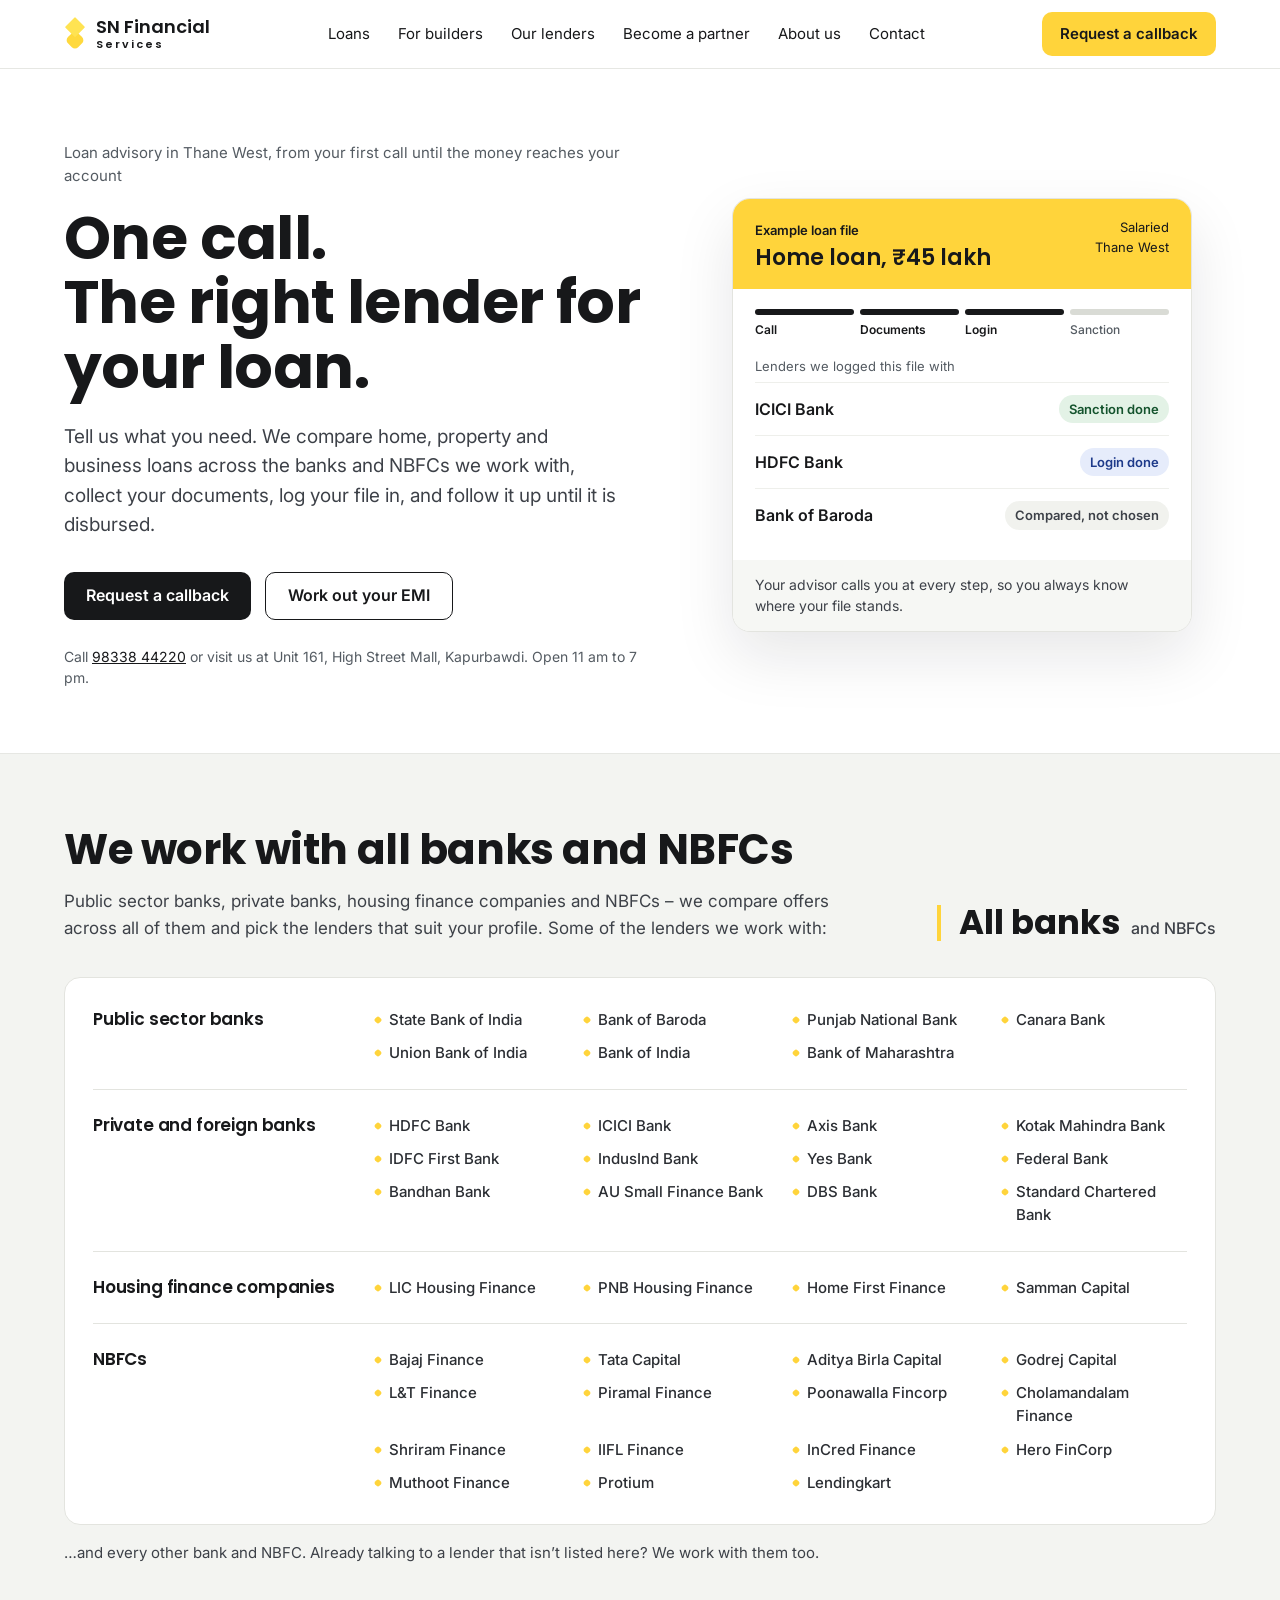
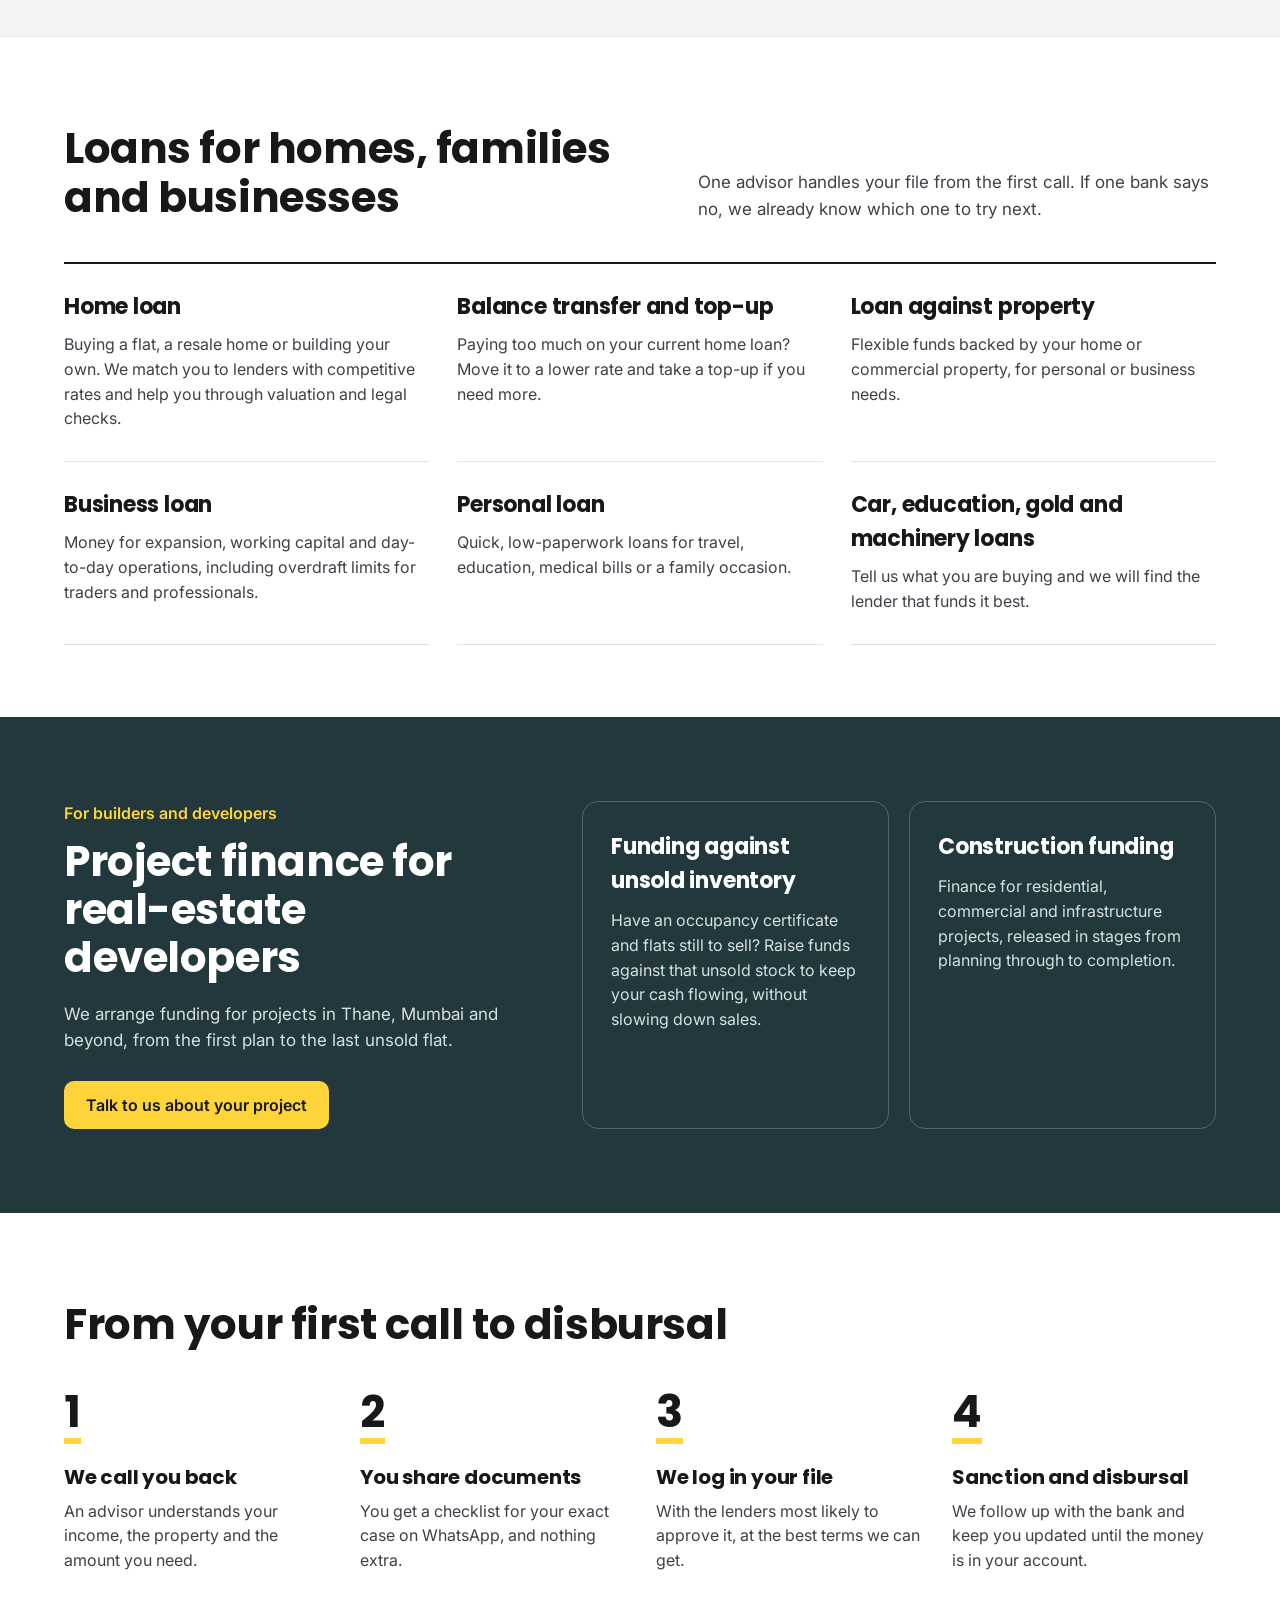
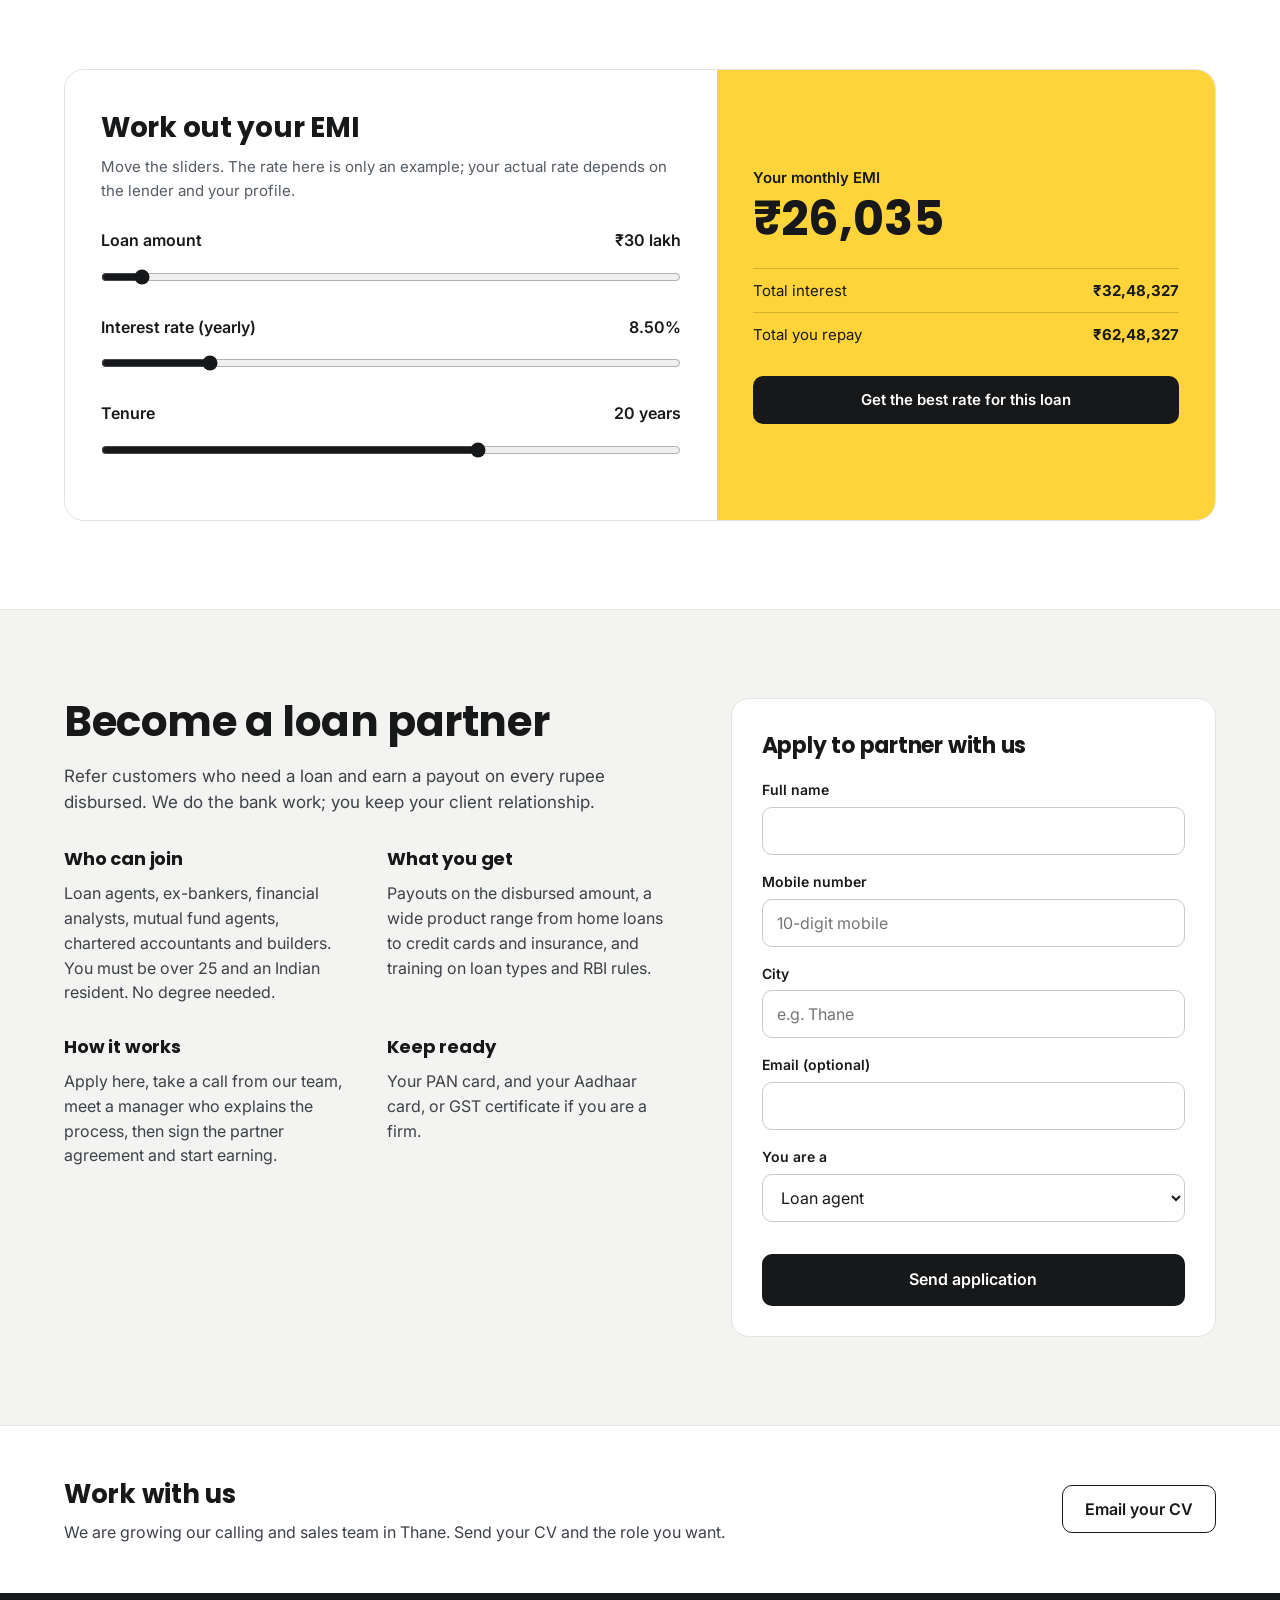
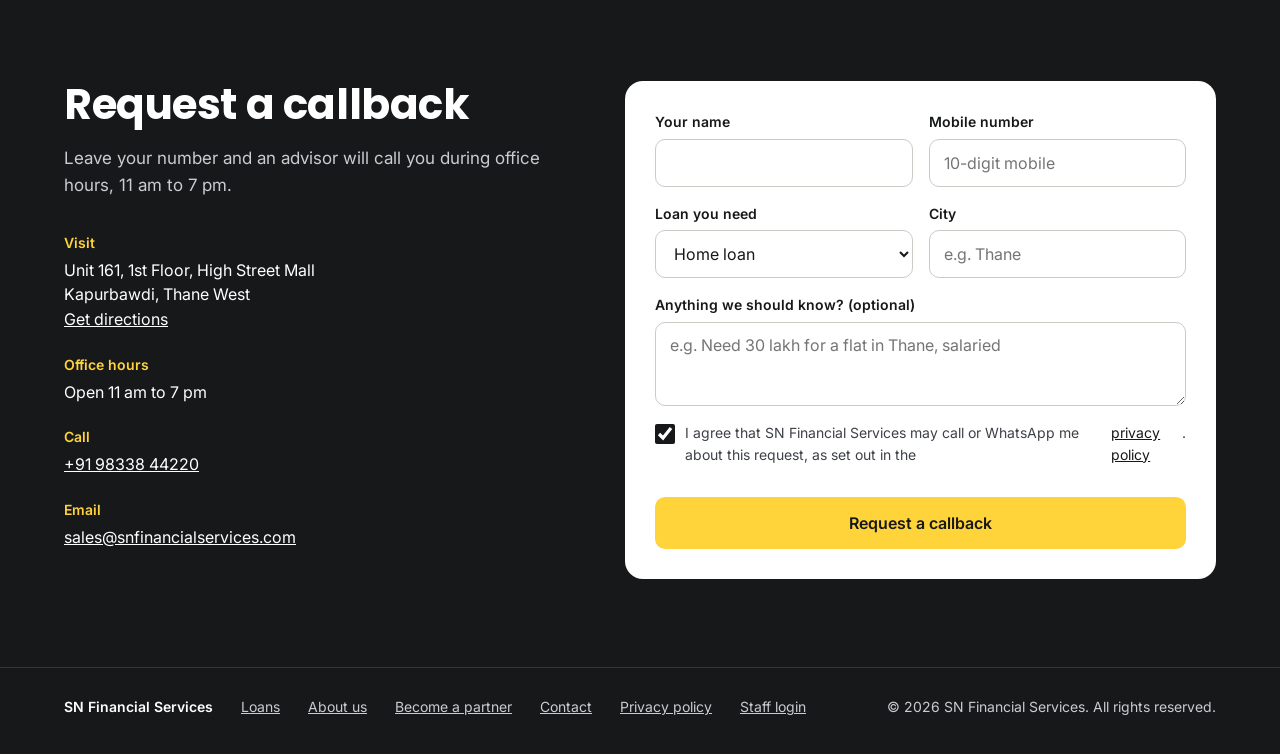
==== commit 3b661bec: "Website: Deepak Nair as founder on About us, say we work with all banks (no lender counts) Co-Author" ====
--- a/index.html
+++ b/index.html
@@ -10,7 +10,7 @@
 <link rel="preconnect" href="https://fonts.googleapis.com">
 <link rel="preconnect" href="https://fonts.gstatic.com" crossorigin>
 <link href="https://fonts.googleapis.com/css2?family=Inter:wght@400;500;600&family=Poppins:wght@500;600;700&display=swap" rel="stylesheet">
-<link rel="stylesheet" href="site.css">
+<link rel="stylesheet" href="site.css?v=4">
 </head>
 <body>
 
@@ -68,12 +68,13 @@
   <div class="wrap">
     <div class="lhead">
       <div>
-        <h2 class="h2">Banks and NBFCs we place files with</h2>
-        <p class="lead">We compare offers across public sector banks, private banks, housing finance companies and NBFCs, and pick the lenders that suit your profile.</p>
-      </div>
-      <div class="lstat"><b id="lenderCount"></b><span>lending partners</span></div>
+        <h2 class="h2">We work with all banks and NBFCs</h2>
+        <p class="lead">Public sector banks, private banks, housing finance companies and NBFCs – we compare offers across all of them and pick the lenders that suit your profile. Some of the lenders we work with:</p>
+      </div>
+      <div class="lstat"><b>All banks</b><span>and NBFCs</span></div>
     </div>
     <div class="lgrid" id="lenderGrid"></div>
+    <p class="lmore">…and every other bank and NBFC. Already talking to a lender that isn’t listed here? We work with them too.</p>
   </div>
 </section>
 
@@ -173,7 +174,7 @@
   </div>
 </section>
 
-<section class="careers">
+<section class="careers" id="careers">
   <div class="wrap">
     <div style="flex:1 1 520px;min-width:0"><h2>Work with us</h2><p>We are growing our calling and sales team in Thane. Send your CV and the role you want.</p></div>
     <a class="btn o" href="mailto:sales@snfinancialservices.com?subject=Job%20application">Email your CV</a>
@@ -247,8 +248,7 @@
 $("#cEmail").textContent=CONTACT.email;$("#cEmail").href="mailto:"+CONTACT.email;
 $("#cHours").textContent=CONTACT.hours;
 $("#yr").textContent=new Date().getFullYear();
-$("#lenderGrid").innerHTML=LENDERS.map(([g,l])=>`<div class="lgroup"><h3>${esc(g)}<span>${l.length} ${l.length===1?"lender":"lenders"}</span></h3><ul>${l.map(n=>"<li>"+esc(n)+"</li>").join("")}</ul></div>`).join("");
-$("#lenderCount").textContent=LENDERS.reduce((a,g)=>a+g[1].length,0);
+$("#lenderGrid").innerHTML=LENDERS.map(([g,l])=>`<div class="lgroup"><h3>${esc(g)}</h3><ul>${l.map(n=>"<li>"+esc(n)+"</li>").join("")}</ul></div>`).join("");
 
 /* phone menu */
 const mb=$("#menuBtn"),dr=$("#drawer");
--- a/site.css
+++ b/site.css
@@ -199,12 +199,19 @@
 }
 
 /* inner pages */
-.pageHead{background:var(--soft);border-bottom:1px solid #e6e7e3}
-.pageHead .wrap{padding-top:64px;padding-bottom:48px}
-.pageHead h1{font-size:clamp(34px,4.4vw,52px);line-height:1.1;font-weight:700}
-.pageHead p{margin-top:16px;font-size:18px;color:var(--ink2);max-width:680px}
-.crumb{font-size:14px;color:var(--mute);margin-bottom:14px}
-.crumb a{color:var(--mute)}
+.pageHead{background:var(--teal);color:#fff}
+.pageHead .wrap{display:flex;flex-wrap:wrap;gap:40px 64px;align-items:center;justify-content:space-between;padding-top:80px;padding-bottom:72px}
+.phText{flex:1 1 520px;min-width:0;max-width:680px}
+.pageHead h1{font-size:clamp(38px,5vw,60px);line-height:1.08;font-weight:700}
+.pageHead p{margin-top:18px;font-size:19px;color:#d7e0e1;max-width:620px}
+.pageHead .ctas{margin-top:30px}
+.pageHead .phMeta{font-size:15px;margin-top:22px;color:#fff;display:inline-block;border-left:4px solid var(--yel);padding-left:12px}
+.btn.ow{border:1.5px solid #fff;color:#fff;background:transparent}.btn.ow:hover{background:rgba(255,255,255,.08)}
+.pageHead :focus-visible{outline-color:var(--yel)}
+.phFacts{list-style:none;margin:0;padding:0;flex:0 1 380px;min-width:260px;border-top:1px solid rgba(255,255,255,.22)}
+.phFacts li{padding:18px 0;border-bottom:1px solid rgba(255,255,255,.22)}
+.phFacts b{display:block;font:700 28px/1.15 Poppins,sans-serif;color:var(--yel)}
+.phFacts span{display:block;margin-top:4px;color:#d7e0e1;font-size:15px}
 .prose{max-width:760px;padding-top:56px;padding-bottom:88px}
 .prose h2{font-size:24px;margin:40px 0 12px}
 .prose h2:first-child{margin-top:0}
@@ -217,7 +224,7 @@
 .toc b{display:block;margin-bottom:8px}
 .toc ol{margin:0;padding-left:22px;columns:2;column-gap:32px}
 .toc li{font-size:15px;margin:0;padding:3px 0;break-inside:avoid}
-@media (max-width:640px){.toc ol{columns:1}.pageHead .wrap{padding-top:40px;padding-bottom:36px}.prose{padding-top:40px;padding-bottom:64px}}
+@media (max-width:640px){.toc ol{columns:1}.pageHead .wrap{padding-top:48px;padding-bottom:48px}.pageHead p{font-size:17px}.pageHead .ctas .btn{flex:1 1 100%}.prose{padding-top:40px;padding-bottom:64px}}
 .split{display:flex;flex-wrap:wrap;gap:48px;padding-top:72px;padding-bottom:72px}
 .split>div{flex:1 1 380px;min-width:0}
 .split h2{font-size:clamp(26px,3vw,36px);line-height:1.2;margin-bottom:14px}
@@ -242,3 +249,18 @@
 .ftext p{color:var(--ink2);font-size:17px}
 .ftext p+p{margin-top:14px}
 @media (max-width:640px){.fcard{flex:1 1 100%}}
+.fphoto{flex:0 1 320px;min-width:240px;margin:0;position:relative}
+.fphoto img{display:block;width:100%;height:auto;border-radius:18px;box-shadow:12px 12px 0 var(--yel)}
+.fphoto figcaption{margin-top:26px}
+.fphoto figcaption b{display:block;font:600 24px/1.2 Poppins,sans-serif}
+.fphoto figcaption span{font-size:15px;color:var(--ink2)}
+.fexp{font-size:17px;margin-bottom:14px}
+.fcos{font-size:17px;margin:26px 0 12px}
+.cos{list-style:none;margin:0;padding:0;display:flex;flex-wrap:wrap;gap:10px}
+.cos li{border:1px solid var(--line);background:#fff;border-radius:999px;padding:8px 16px;font-weight:600;font-size:15px}
+.fyrs2{margin-top:28px;display:flex;align-items:baseline;gap:12px;border-left:4px solid var(--yel);padding-left:16px}
+.fyrs2 b{font:700 32px/1.1 Poppins,sans-serif;white-space:nowrap}
+.fyrs2 span{color:var(--ink2);font-size:15px}
+@media (max-width:640px){.fphoto{flex:1 1 100%;max-width:250px}.fphoto img{box-shadow:8px 8px 0 var(--yel)}.fyrs2{flex-direction:column;gap:2px}}
+.lstat b{font-size:34px}
+.lmore{margin-top:16px;font-size:15px;color:var(--ink2)}
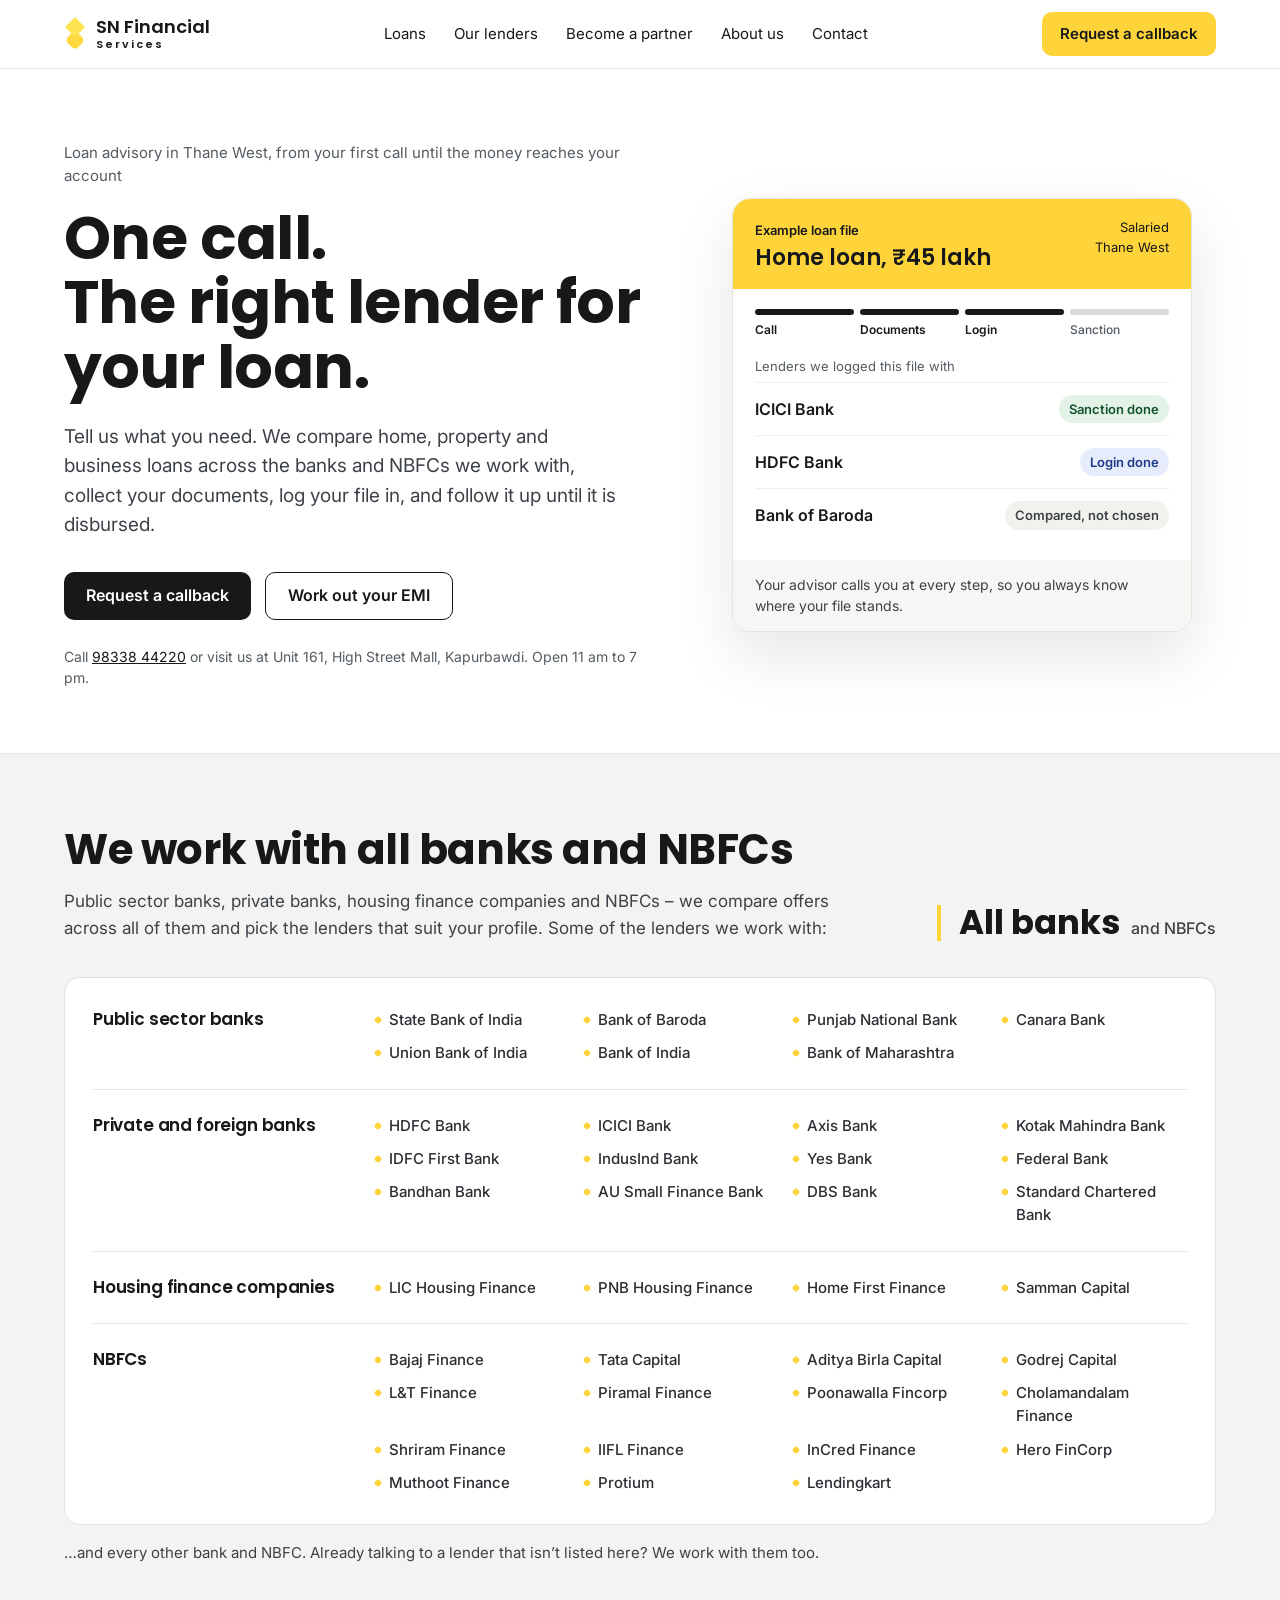
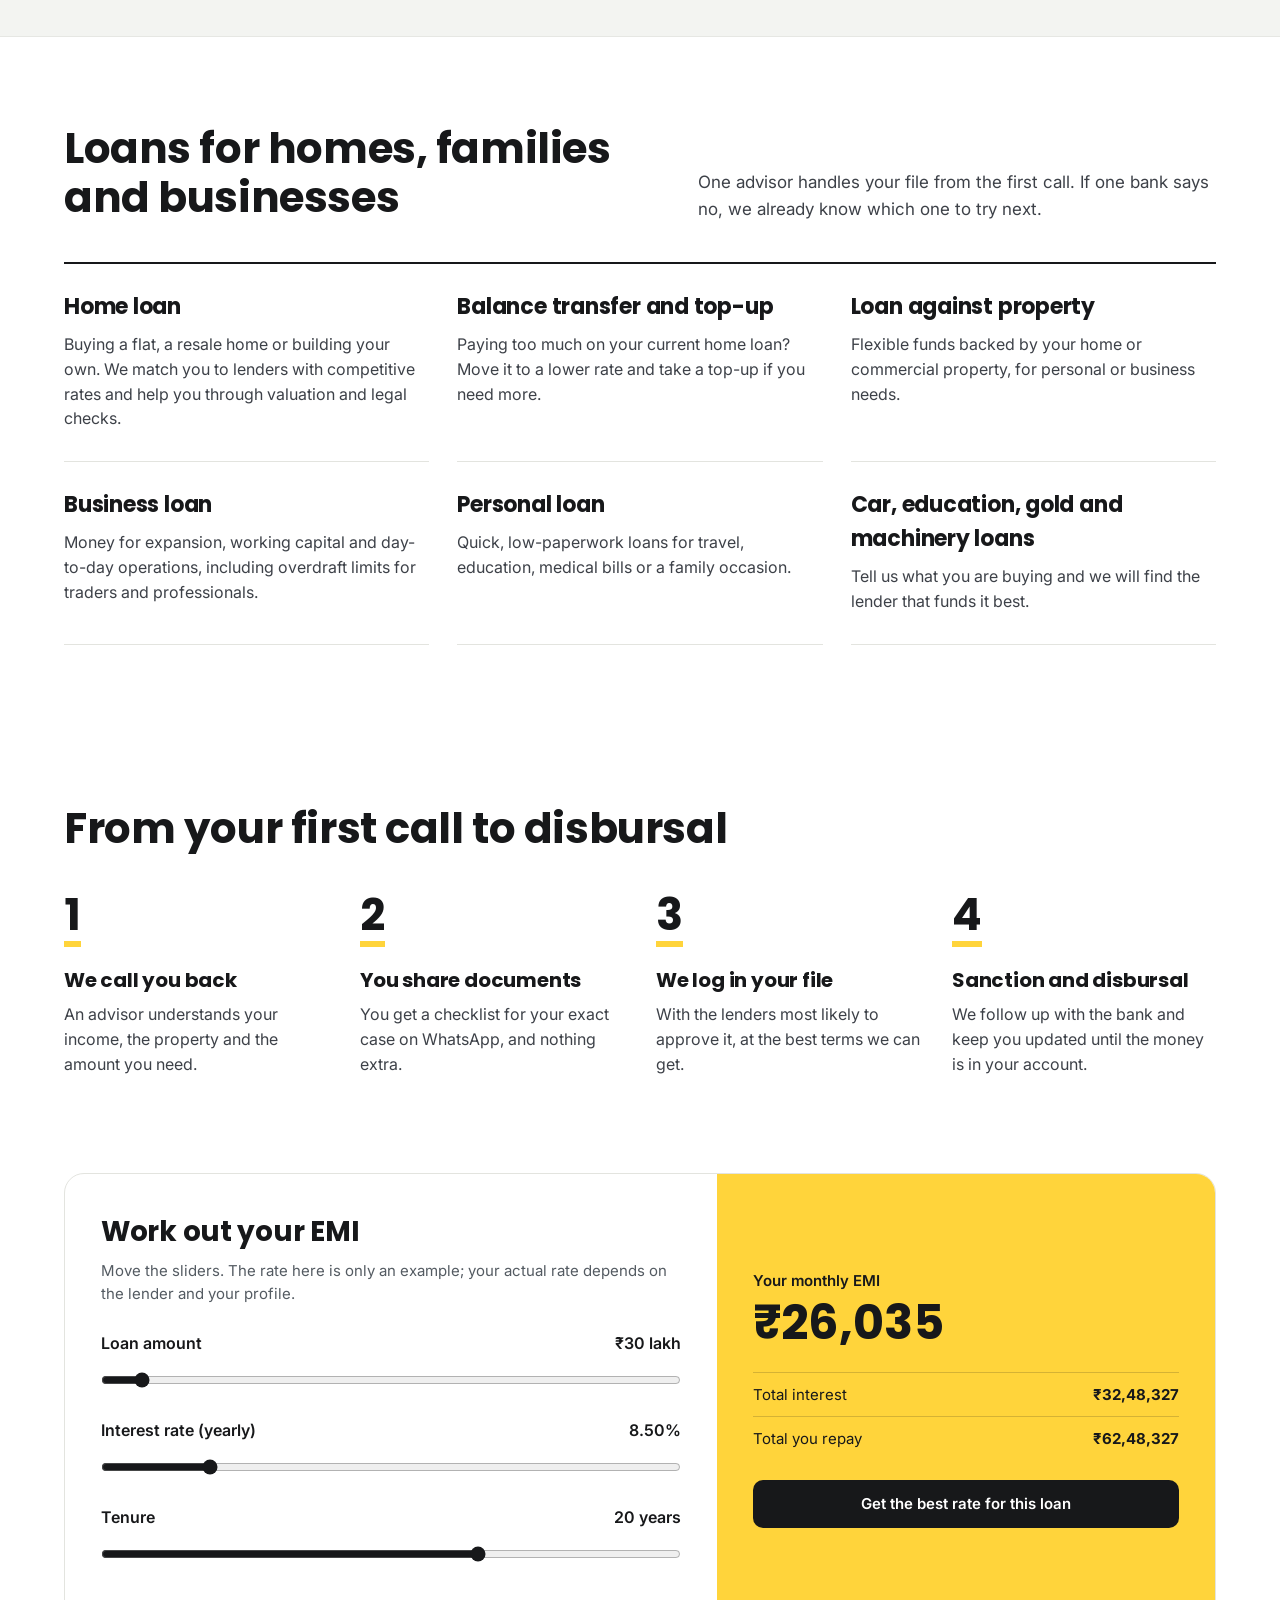
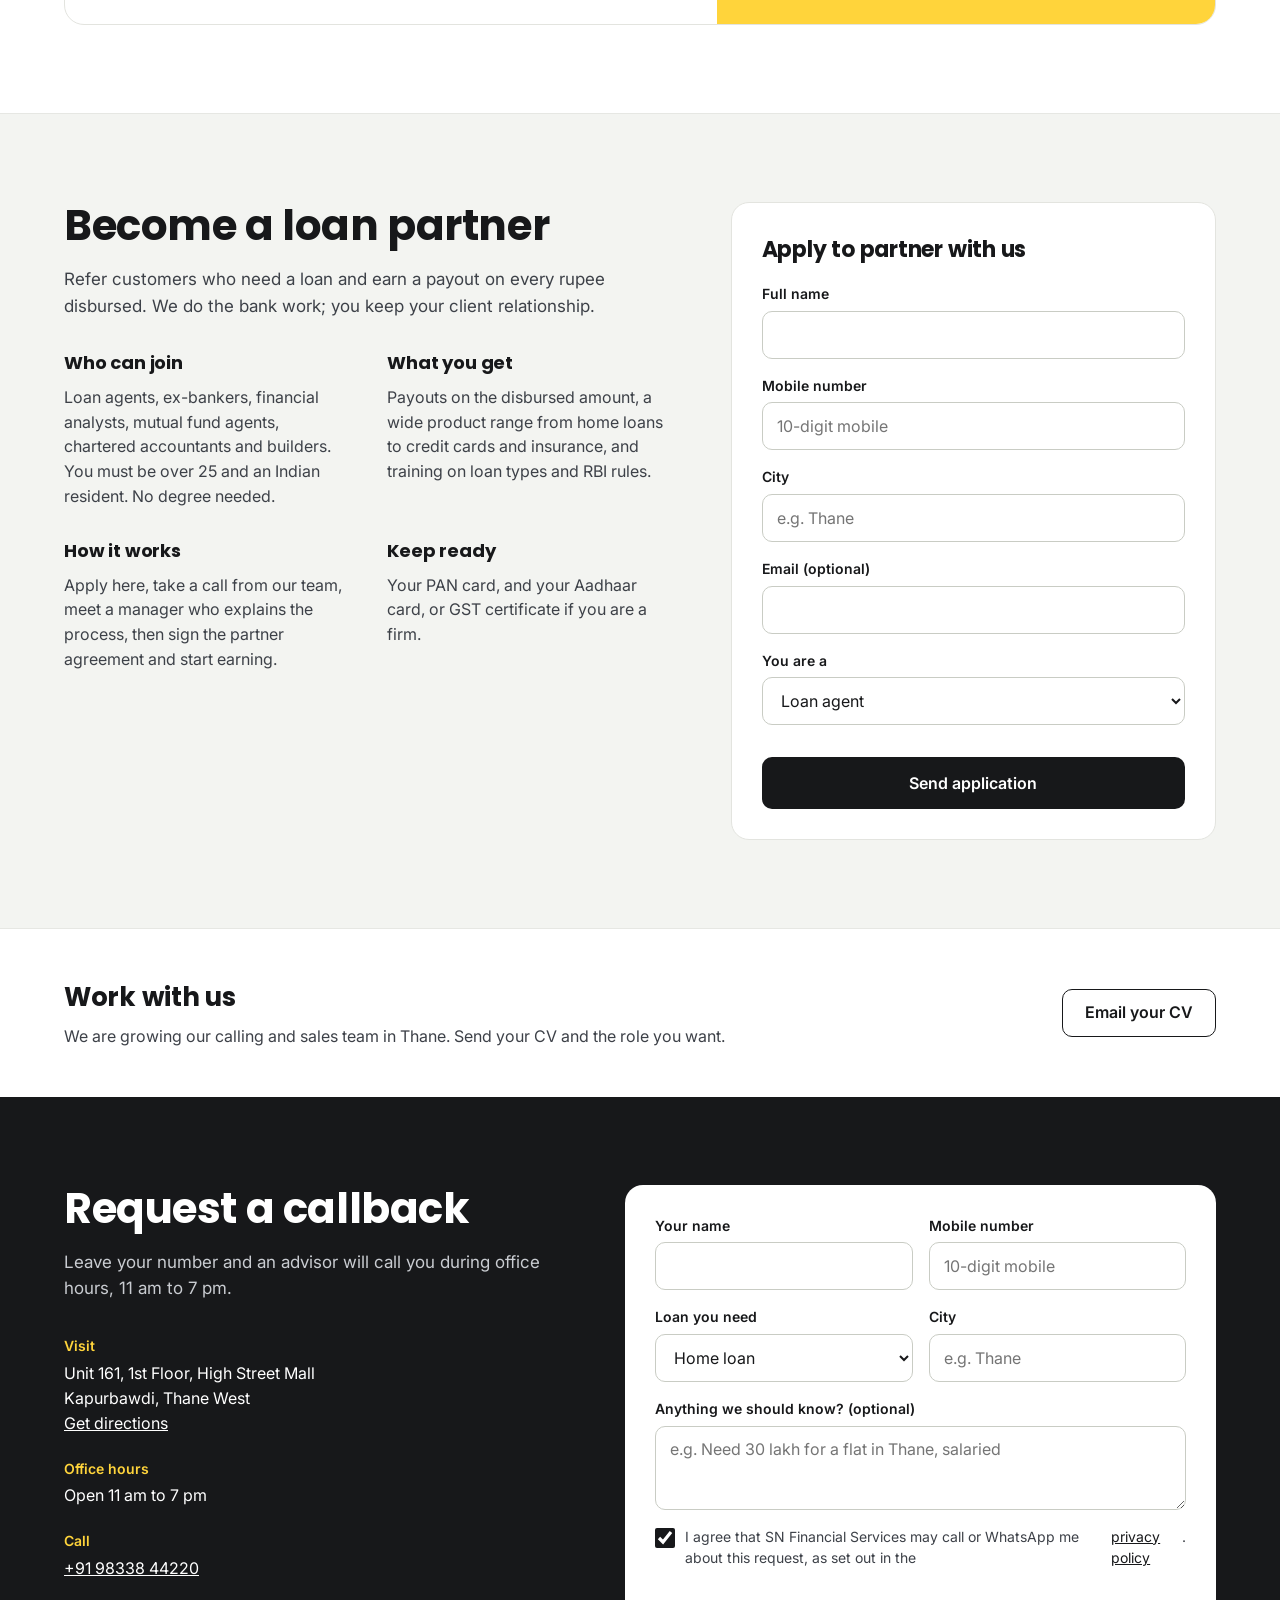
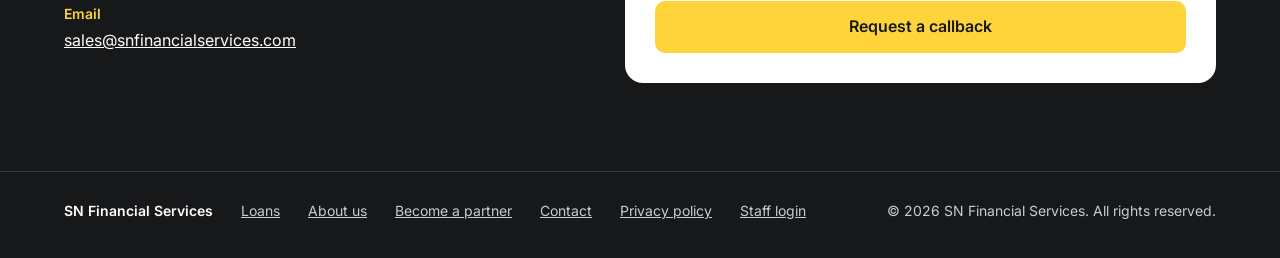
==== commit 6c1616b2: "Website: remove builders/developers section and menu link, remove companies list from founder sectio" ====
--- a/index.html
+++ b/index.html
@@ -21,7 +21,7 @@
       <span><b>SN Financial</b><small>Services</small></span>
     </a>
     <nav class="nav" aria-label="Main">
-      <a href="#loans">Loans</a><a href="#builders">For builders</a><a href="#lenders">Our lenders</a><a href="#partner">Become a partner</a><a href="about.html">About us</a><a href="#contact">Contact</a>
+      <a href="#loans">Loans</a><a href="#lenders">Our lenders</a><a href="#partner">Become a partner</a><a href="about.html">About us</a><a href="#contact">Contact</a>
     </nav>
     <a class="btn y" href="#contact">Request a callback</a>
     <button class="menuBtn" id="menuBtn" type="button" aria-expanded="false" aria-controls="drawer" aria-label="Open menu">
@@ -29,7 +29,7 @@
     </button>
   </div>
   <nav class="drawer" id="drawer" aria-label="Menu">
-    <a href="#loans">Loans</a><a href="#builders">For builders</a><a href="#lenders">Our lenders</a><a href="#emi">EMI calculator</a><a href="#partner">Become a partner</a><a href="about.html">About us</a><a href="#contact">Contact</a>
+    <a href="#loans">Loans</a><a href="#lenders">Our lenders</a><a href="#emi">EMI calculator</a><a href="#partner">Become a partner</a><a href="about.html">About us</a><a href="#contact">Contact</a>
   </nav>
 </header>
 
@@ -91,21 +91,6 @@
       <div><h3>Business loan</h3><p>Money for expansion, working capital and day-to-day operations, including overdraft limits for traders and professionals.</p></div>
       <div><h3>Personal loan</h3><p>Quick, low-paperwork loans for travel, education, medical bills or a family occasion.</p></div>
       <div><h3>Car, education, gold and machinery loans</h3><p>Tell us what you are buying and we will find the lender that funds it best.</p></div>
-    </div>
-  </div>
-</section>
-
-<section class="dark" id="builders">
-  <div class="wrap">
-    <div class="l">
-      <p class="tag">For builders and developers</p>
-      <h2 class="h2">Project finance for real-estate developers</h2>
-      <p class="lead">We arrange funding for projects in Thane, Mumbai and beyond, from the first plan to the last unsold flat.</p>
-      <a class="btn y" href="#contact" data-need="Project or construction funding">Talk to us about your project</a>
-    </div>
-    <div class="r">
-      <div class="card"><h3>Funding against unsold inventory</h3><p>Have an occupancy certificate and flats still to sell? Raise funds against that unsold stock to keep your cash flowing, without slowing down sales.</p></div>
-      <div class="card"><h3>Construction funding</h3><p>Finance for residential, commercial and infrastructure projects, released in stages from planning through to completion.</p></div>
     </div>
   </div>
 </section>
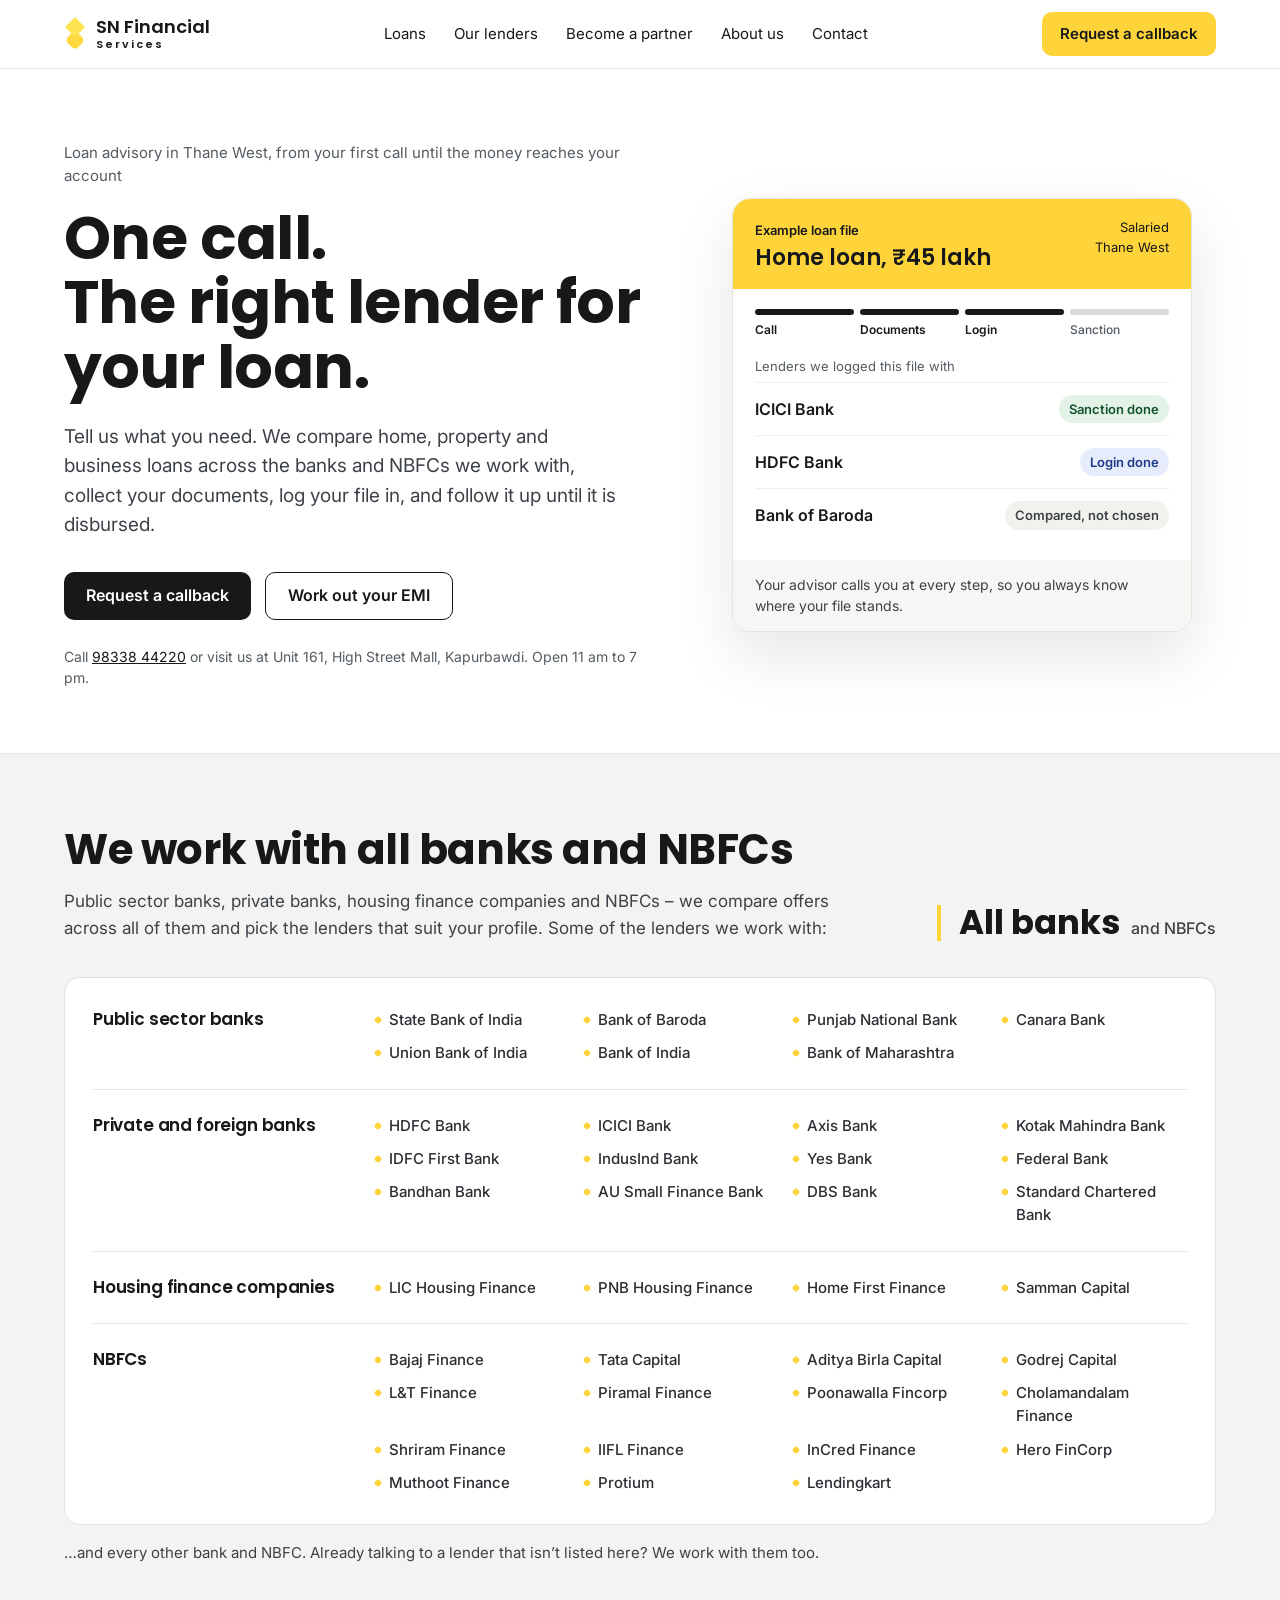
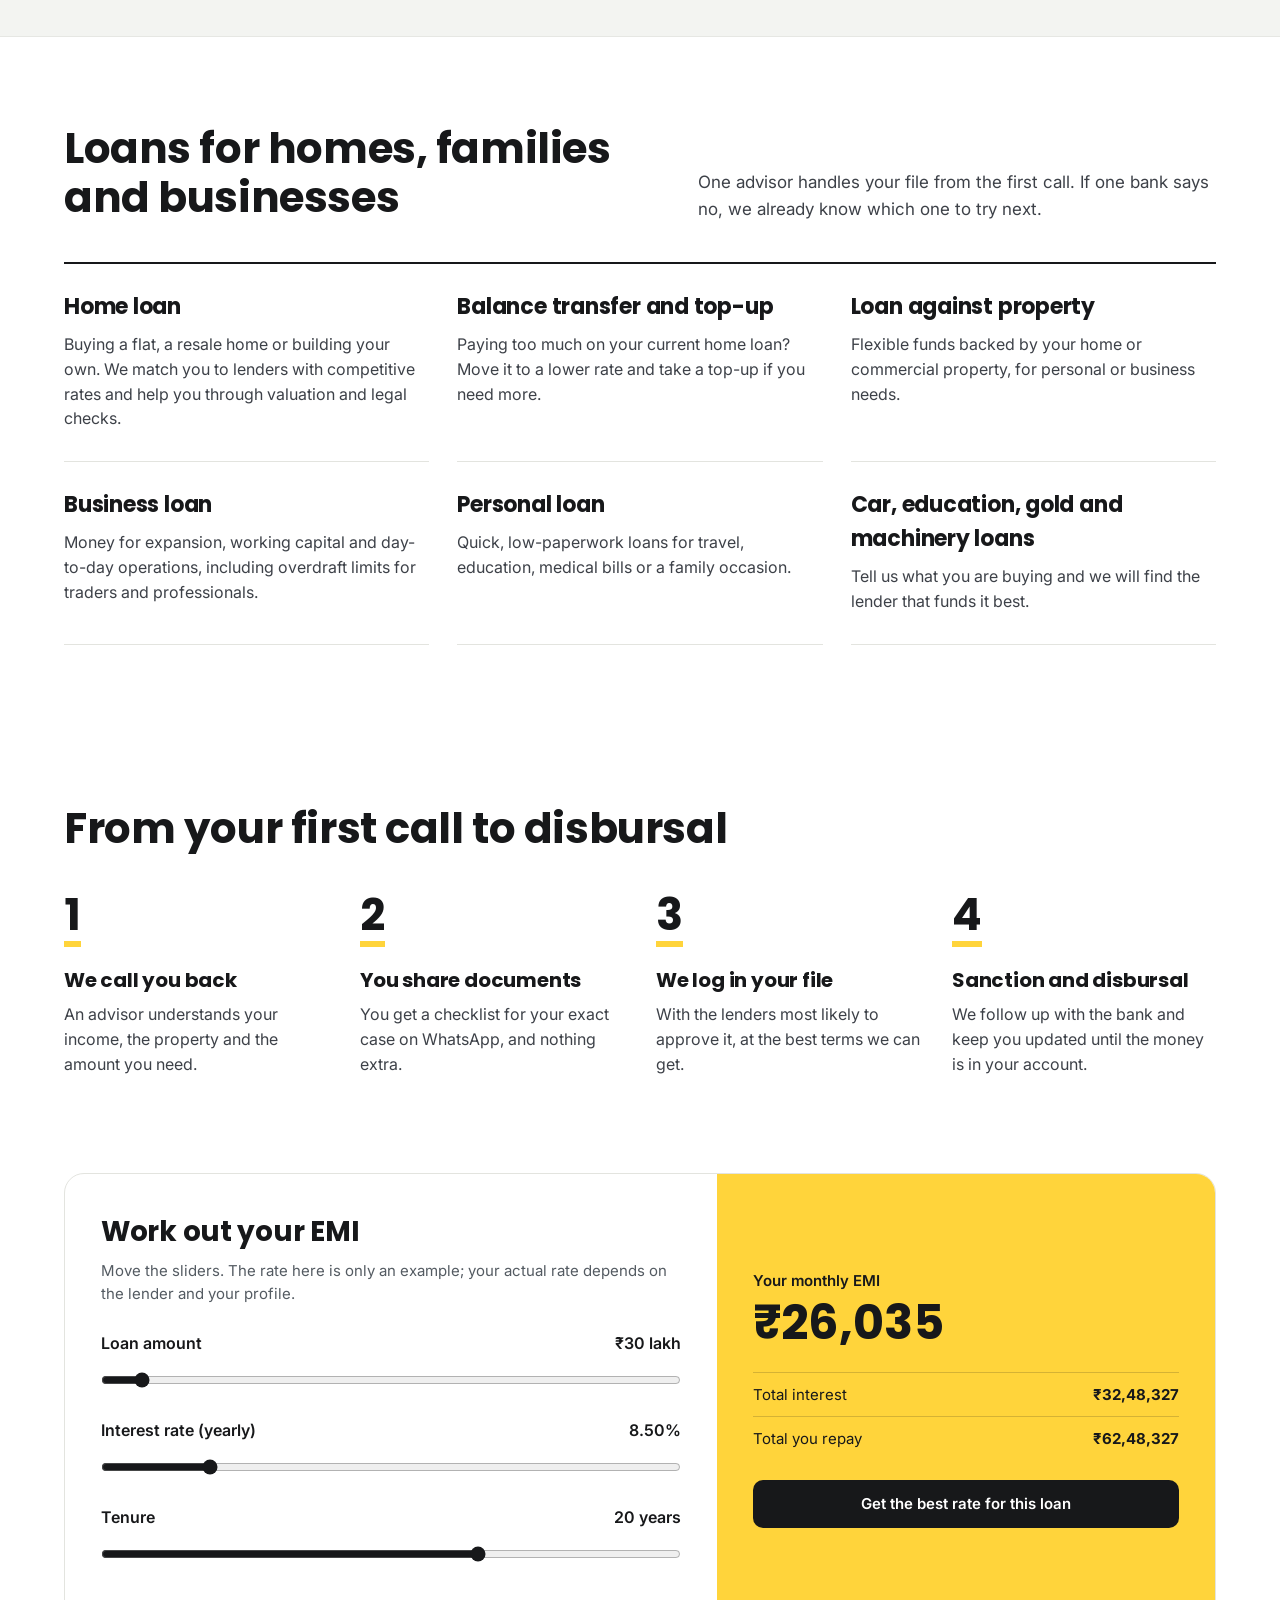
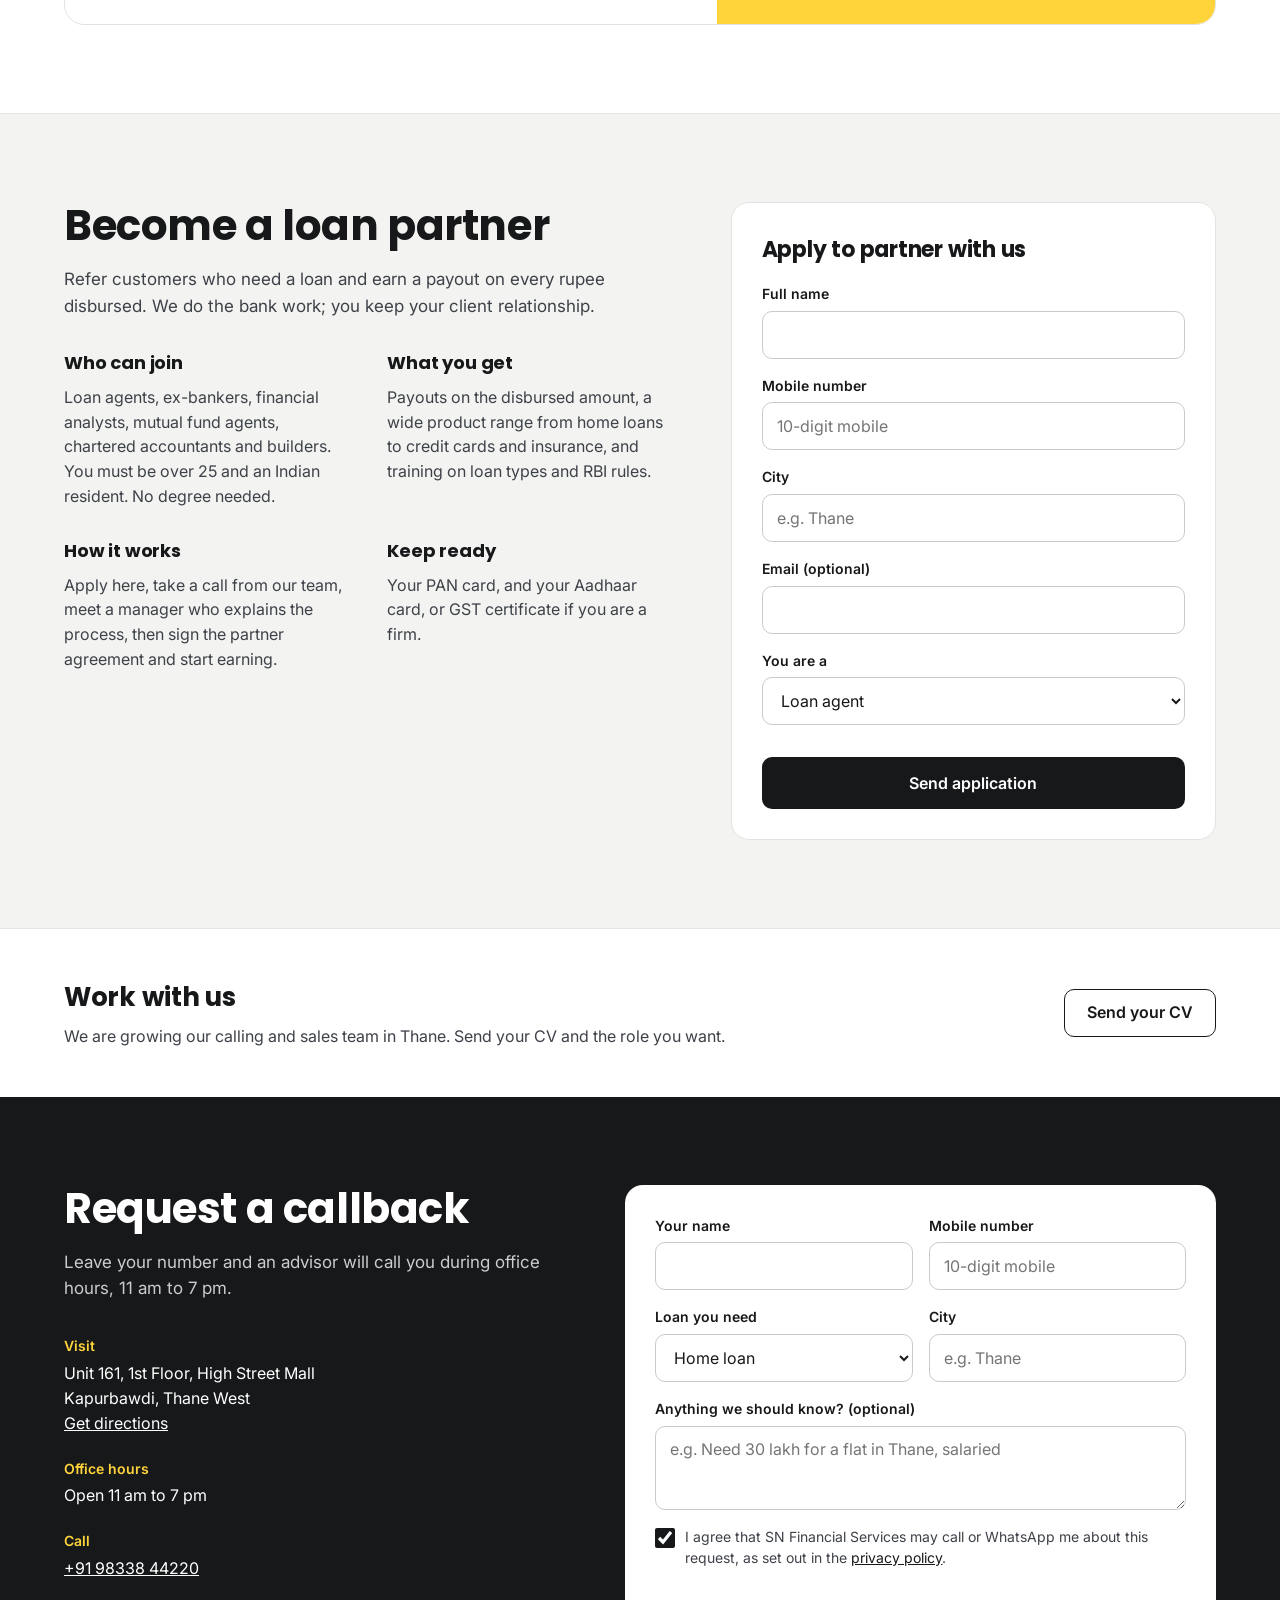
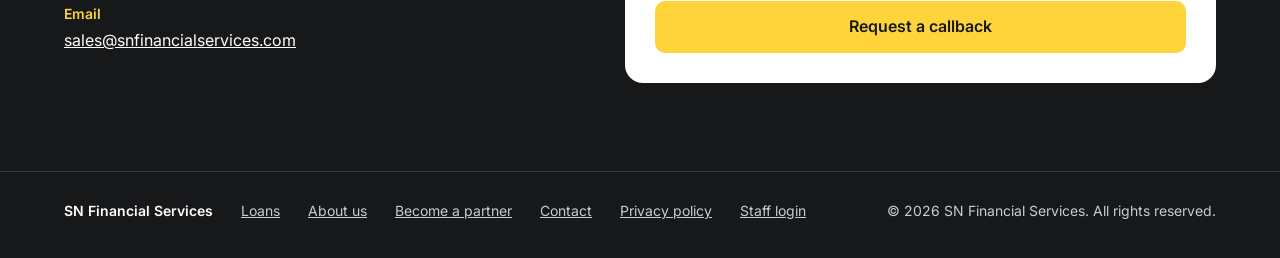
==== commit 9db53673: "Website: Send your CV options (Gmail, WhatsApp, copy, email app), fix consent line layout Co-Authore" ====
--- a/index.html
+++ b/index.html
@@ -10,7 +10,7 @@
 <link rel="preconnect" href="https://fonts.googleapis.com">
 <link rel="preconnect" href="https://fonts.gstatic.com" crossorigin>
 <link href="https://fonts.googleapis.com/css2?family=Inter:wght@400;500;600&family=Poppins:wght@500;600;700&display=swap" rel="stylesheet">
-<link rel="stylesheet" href="site.css?v=4">
+<link rel="stylesheet" href="site.css?v=5">
 </head>
 <body>
 
@@ -162,7 +162,17 @@
 <section class="careers" id="careers">
   <div class="wrap">
     <div style="flex:1 1 520px;min-width:0"><h2>Work with us</h2><p>We are growing our calling and sales team in Thane. Send your CV and the role you want.</p></div>
-    <a class="btn o" href="mailto:sales@snfinancialservices.com?subject=Job%20application">Email your CV</a>
+    <button class="btn o" type="button" id="cvBtn" aria-expanded="false" aria-controls="cvBox">Send your CV</button>
+    <div class="cvbox" id="cvBox" hidden>
+      <p>Send your CV and the role you want to <b>sales@snfinancialservices.com</b> using any of these:</p>
+      <div class="cvacts">
+        <a class="btn k" target="_blank" rel="noopener" href="https://mail.google.com/mail/?view=cm&amp;fs=1&amp;to=sales@snfinancialservices.com&amp;su=Job%20application%20%E2%80%93%20SN%20Financial%20Services">Open in Gmail</a>
+        <a class="btn o" target="_blank" rel="noopener" href="https://wa.me/919833844220?text=Hi%2C%20I%20would%20like%20to%20apply%20for%20a%20job%20at%20SN%20Financial%20Services.">Send on WhatsApp</a>
+        <button class="btn o" type="button" id="cvCopy">Copy email address</button>
+        <a class="btn o" href="mailto:sales@snfinancialservices.com?subject=Job%20application">Other email app</a>
+      </div>
+      <p class="small" id="cvMsg" role="status"></p>
+    </div>
   </div>
 </section>
 
@@ -186,7 +196,7 @@
         <label>City<input id="fCity" autocomplete="address-level2" placeholder="e.g. Thane"></label>
         <label class="full">Anything we should know? (optional)<textarea id="fMsg" placeholder="e.g. Need 30 lakh for a flat in Thane, salaried"></textarea></label>
         <div class="hp" aria-hidden="true"><label>Website<input id="fWeb" tabindex="-1" autocomplete="off"></label></div>
-        <label class="chk full"><input type="checkbox" id="fOk" checked> I agree that SN Financial Services may call or WhatsApp me about this request, as set out in the <a href="privacy.html">privacy policy</a>.</label>
+        <label class="chk full"><input type="checkbox" id="fOk" checked><span>I agree that SN Financial Services may call or WhatsApp me about this request, as set out in the <a href="privacy.html">privacy policy</a>.</span></label>
         <p class="msg" id="fMsgOut" role="alert"></p>
         <button class="btn y" id="fBtn" type="submit">Request a callback</button>
       </form>
@@ -242,6 +252,11 @@
 
 /* "Talk to us about your project" pre-selects the loan type */
 document.querySelectorAll("[data-need]").forEach(a=>a.addEventListener("click",()=>{$("#fNeed").value=a.dataset.need;setTimeout(()=>$("#fName").focus({preventScroll:true}),600)}));
+
+/* careers: send CV options */
+const cvB=$("#cvBtn"),cvX=$("#cvBox");
+cvB.addEventListener("click",()=>{const o=cvX.hidden;cvX.hidden=!o;cvB.setAttribute("aria-expanded",o)});
+$("#cvCopy").addEventListener("click",async()=>{const m=$("#cvMsg");try{await navigator.clipboard.writeText("sales@snfinancialservices.com");m.textContent="Email address copied. Paste it in your email app and attach your CV."}catch(e){m.textContent="Copy this address: sales@snfinancialservices.com"}});
 
 /* ===== EMI calculator ===== */
 const inr=n=>"₹"+Math.round(n).toLocaleString("en-IN");
--- a/site.css
+++ b/site.css
@@ -264,3 +264,8 @@
 @media (max-width:640px){.fphoto{flex:1 1 100%;max-width:250px}.fphoto img{box-shadow:8px 8px 0 var(--yel)}.fyrs2{flex-direction:column;gap:2px}}
 .lstat b{font-size:34px}
 .lmore{margin-top:16px;font-size:15px;color:var(--ink2)}
+.cvbox{flex:1 1 100%;background:var(--soft);border:1px solid var(--line);border-radius:14px;padding:20px 22px}
+.cvbox p{color:var(--ink2)}
+.cvacts{display:flex;flex-wrap:wrap;gap:10px;margin:14px 0 4px}
+.cvbox .small{font-size:14px;margin-top:6px;color:var(--ink)}
+.form .chk span{display:block}
